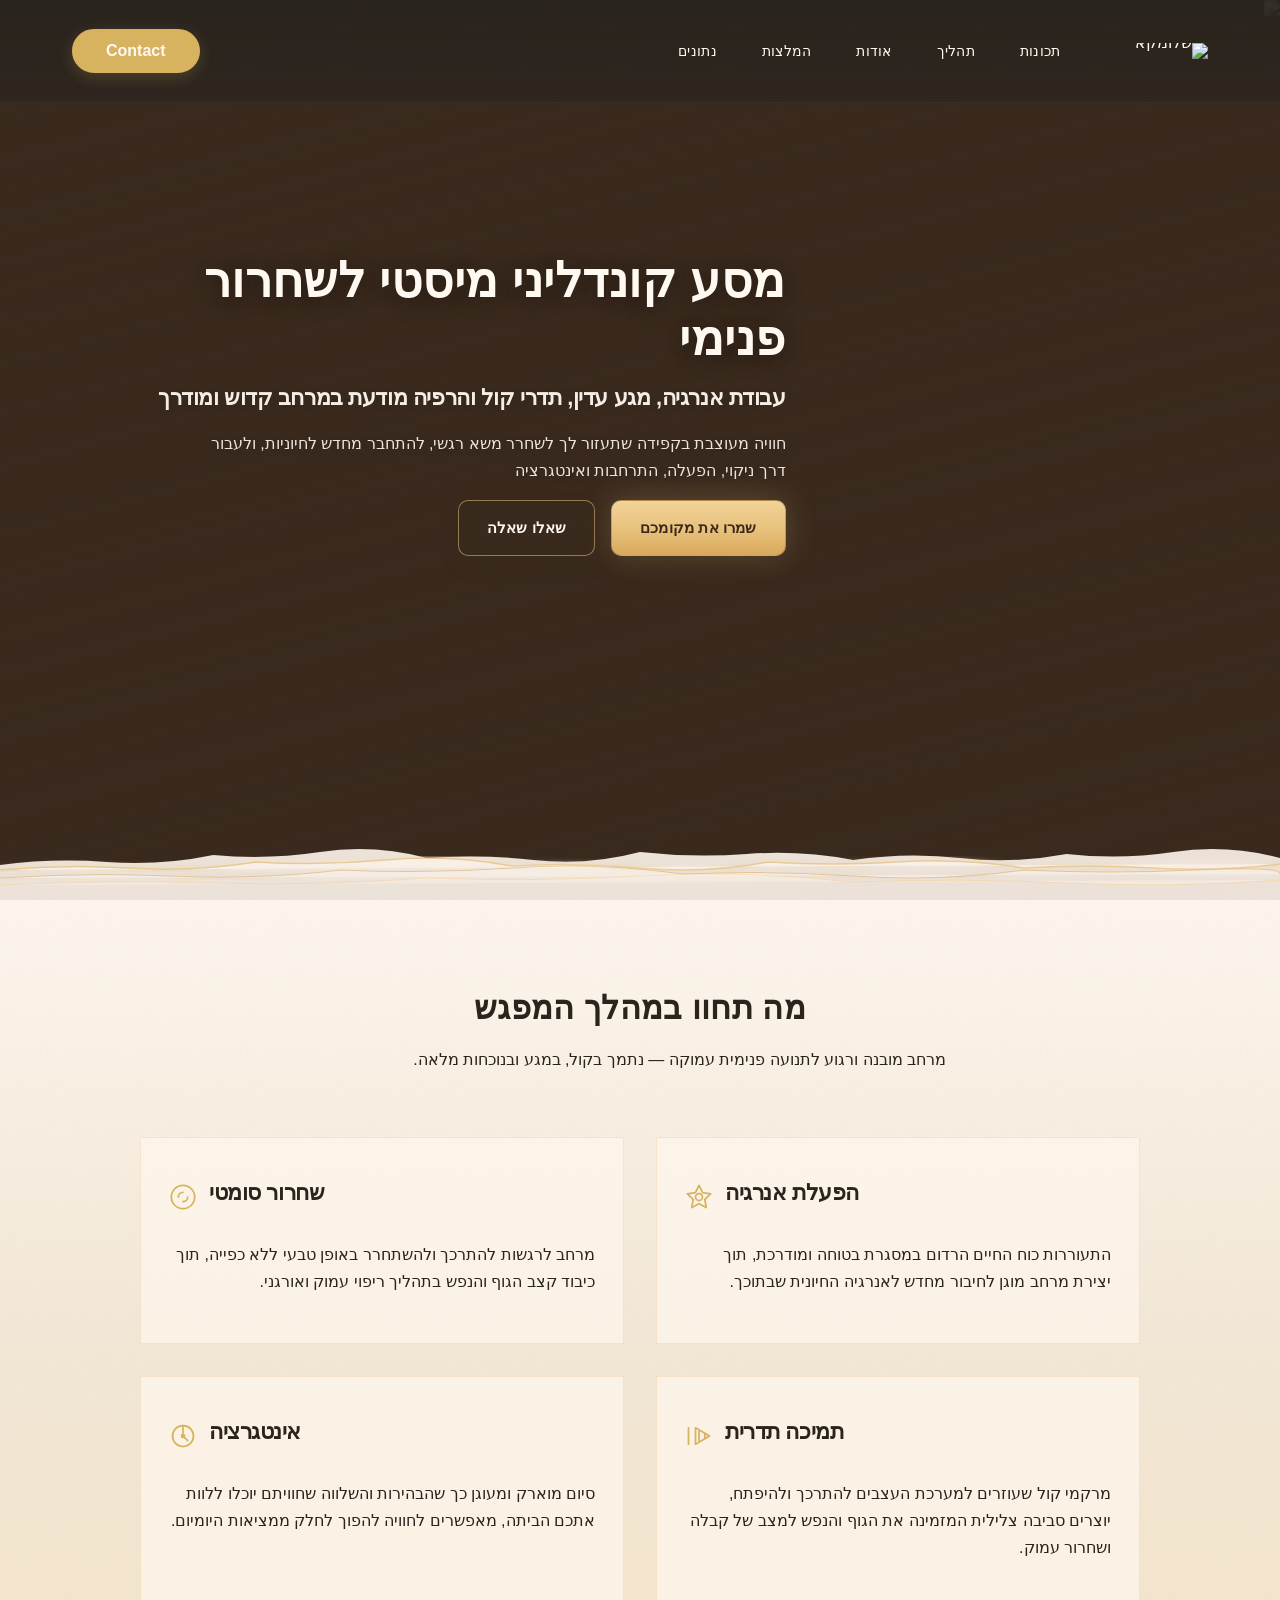
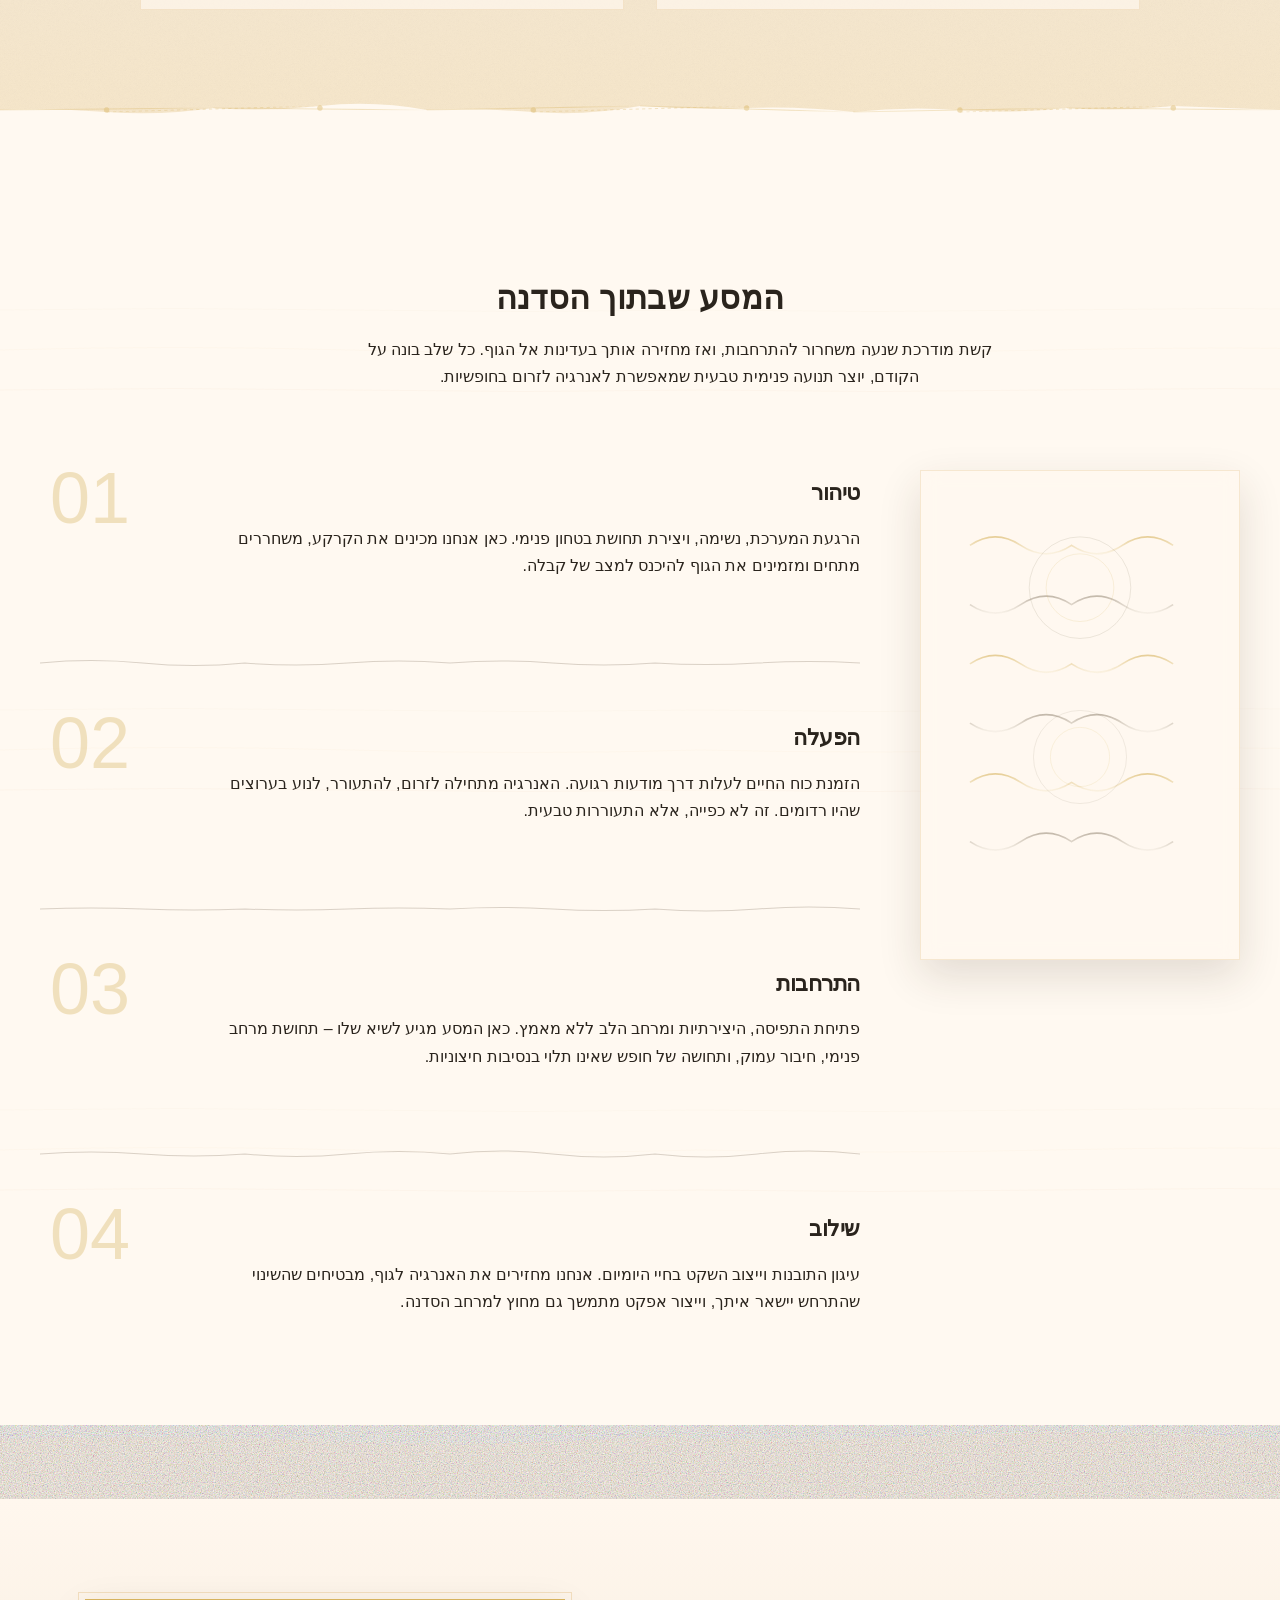
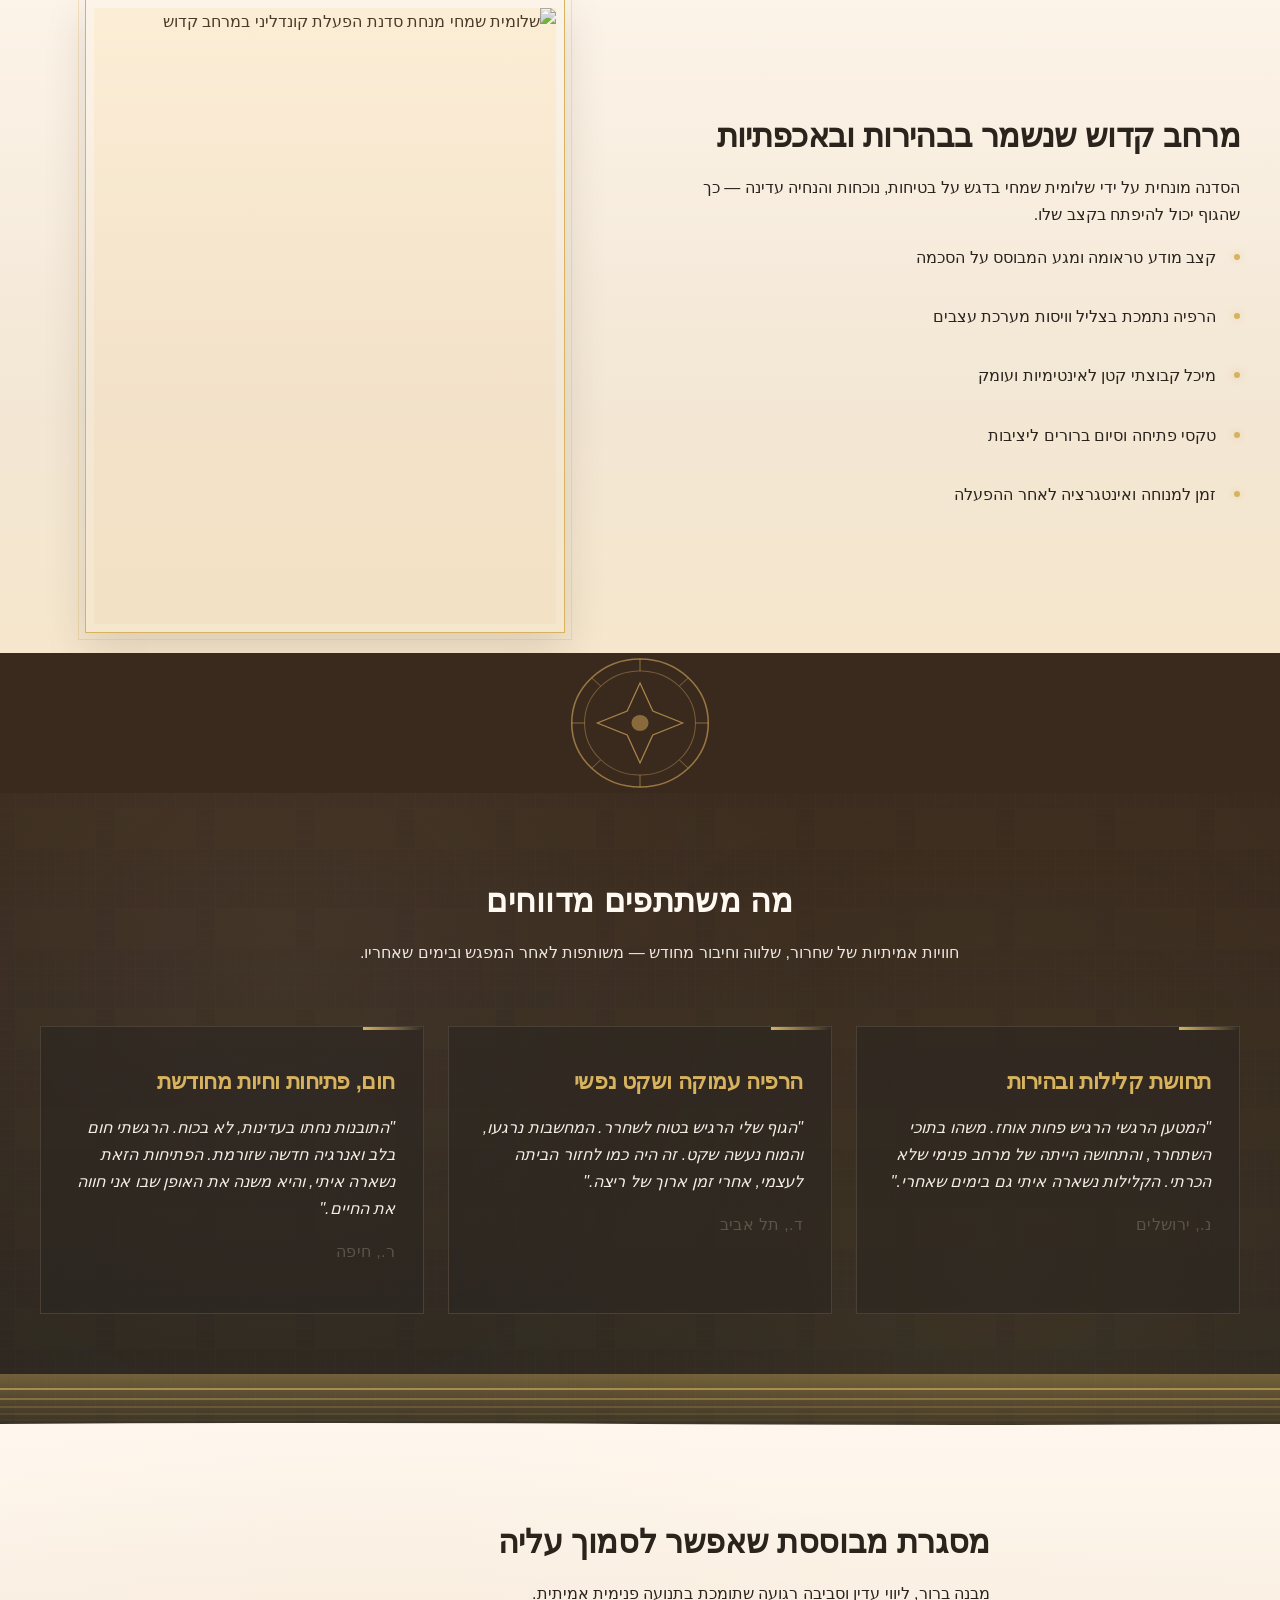
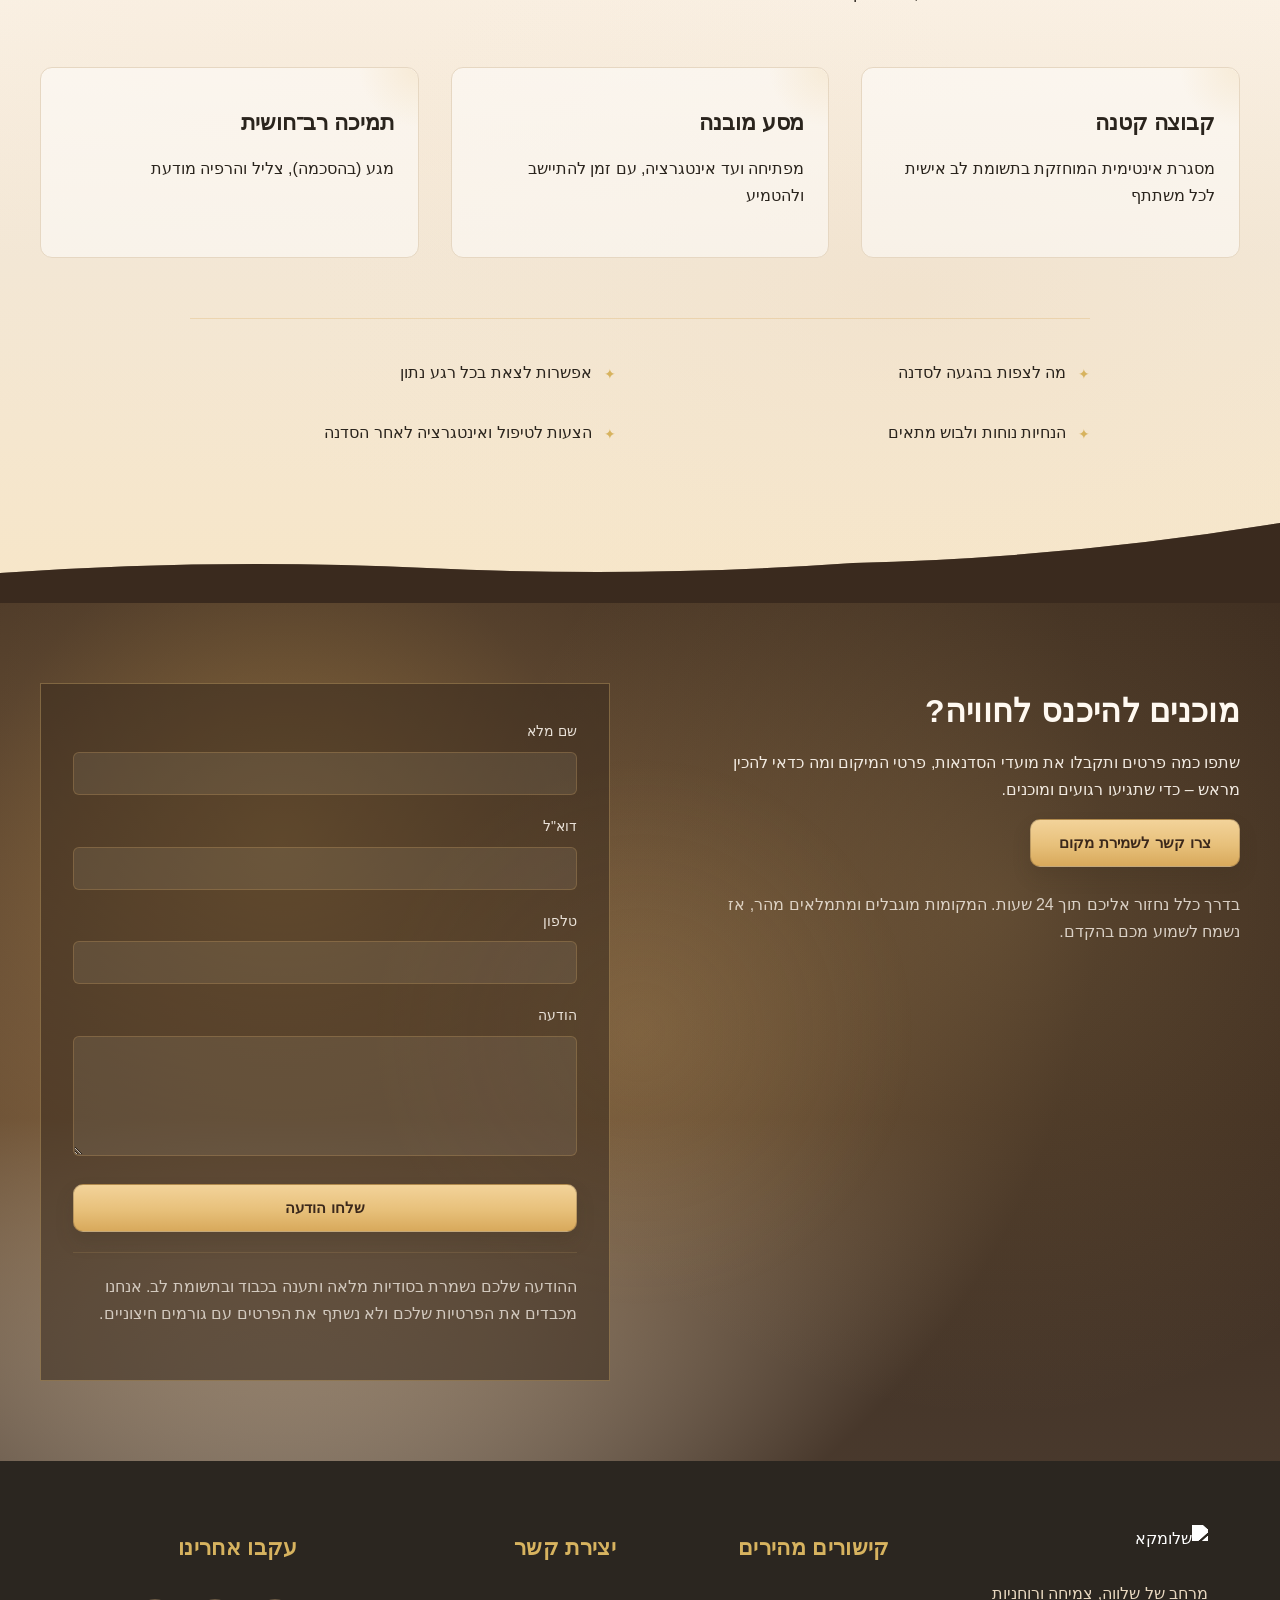
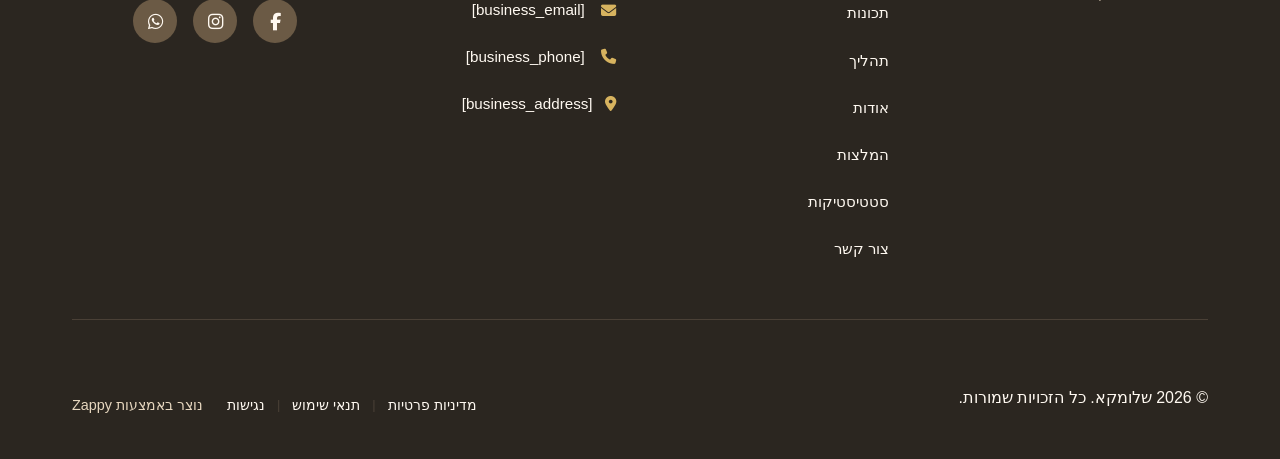
==== index.html @ fddba95b "Initial website commit" ====
<!DOCTYPE html>
<html lang="he" dir="rtl">
<head>
    <meta charset="UTF-8">
    <meta name="viewport" content="width=device-width, initial-scale=1.0">
    <meta name="robots" content="index, follow">
    <title>הפעלת קונדליני לשחרור פנימי וחופש רוחני — שלומקא</title>
    <meta name="description" content="סדנת קונדליני מיסטית בהנחיית שלומית סימצ&#39;י. שחררי נטלים רגשיים, התחברי לחיוניות הפנימית שלך וחוויי ריפוי טבעי דרך עבודת אנרגיה, מגע עדין ותדרי קול. מסע של טיהור והתרחבות מחכה לך.">
    <meta name="keywords" content="הפעלת קונדליני, סדנת רוחניות, שחרור רגשי, ריפוי אנרגטי, צמיחה רוחנית">
    
    <!-- Favicons -->
    <link rel="icon" type="image/x-icon" href="/assets/favicon.ico">
    <link rel="icon" type="image/png" sizes="16x16" href="/assets/favicon-16x16.png">
    <link rel="icon" type="image/png" sizes="32x32" href="/assets/favicon-32x32.png">
    <link rel="icon" type="image/png" sizes="48x48" href="/assets/favicon-48x48.png">
    <link rel="icon" type="image/png" sizes="192x192" href="/assets/favicon-192x192.png">
    <link rel="icon" type="image/png" sizes="512x512" href="/assets/favicon-512x512.png">
    <link rel="apple-touch-icon" href="/assets/apple-touch-icon.png">
    <!-- Zappy Analytics -->
<script>
(function() {
  'use strict';
  
  // Configuration
  var config = {
    websiteId: '18ccdbd9-aa16-41fb-8353-57daefb50f26',
    apiUrl: 'https://api.zappy5.com/api/analytics/track',
    sessionDuration: 30 * 60 * 1000, // 30 minutes
    visitorDuration: 30 * 24 * 60 * 60 * 1000, // 30 days
    trackPageViews: true,
    trackClicks: true,
    trackFormSubmissions: true
  };
  
  // Generate or retrieve persistent visitor ID (30 days)
  function getVisitorId() {
    var visitorKey = 'zappy_visitor_' + config.websiteId;
    var visitor = null;
    
    try {
      visitor = localStorage.getItem(visitorKey);
      if (visitor) {
        var visitorData = JSON.parse(visitor);
        var now = Date.now();
        
        // Check if visitor ID is still valid (30 days)
        if (now - visitorData.created < config.visitorDuration) {
          // Update last seen timestamp
          visitorData.lastSeen = now;
          localStorage.setItem(visitorKey, JSON.stringify(visitorData));
          return visitorData.id;
        }
      }
    } catch (e) {
      console.warn('Zappy Analytics: LocalStorage not available');
    }
    
    // Generate new visitor ID
    var newVisitorId = 'zv_' + Date.now() + '_' + Math.random().toString(36).substr(2, 9);
    
    try {
      localStorage.setItem(visitorKey, JSON.stringify({
        id: newVisitorId,
        created: Date.now(),
        lastSeen: Date.now()
      }));
    } catch (e) {
      // Continue without local storage
    }
    
    return newVisitorId;
  }
  
  // Generate or retrieve session ID (30 minutes)
  function getSessionId() {
    var sessionKey = 'zappy_session_' + config.websiteId;
    var session = null;
    
    try {
      session = sessionStorage.getItem(sessionKey);
      if (session) {
        var sessionData = JSON.parse(session);
        var now = Date.now();
        
        // Check if session is still valid
        if (now - sessionData.timestamp < config.sessionDuration) {
          // Update timestamp
          sessionData.timestamp = now;
          sessionStorage.setItem(sessionKey, JSON.stringify(sessionData));
          return sessionData.id;
        }
      }
    } catch (e) {
      console.warn('Zappy Analytics: SessionStorage not available');
    }
    
    // Generate new session ID
    var newSessionId = 'zs_' + Date.now() + '_' + Math.random().toString(36).substr(2, 9);
    
    try {
      sessionStorage.setItem(sessionKey, JSON.stringify({
        id: newSessionId,
        timestamp: Date.now()
      }));
    } catch (e) {
      // Continue without session storage
    }
    
    return newSessionId;
  }
  
  var visitorId = getVisitorId();
  var sessionId = getSessionId();
  
  // Track an event
  function trackEvent(eventType, data) {
    data = data || {};
    
    var eventData = {
      website_id: config.websiteId,
      event_type: eventType,
      page_path: window.location.pathname,
      referrer: document.referrer || 'direct',
      visitor_id: visitorId,
      session_id: sessionId,
      metadata: data
    };
    
    // Use sendBeacon if available (better for page unload events)
    if (navigator.sendBeacon) {
      var blob = new Blob([JSON.stringify(eventData)], { type: 'application/json' });
      navigator.sendBeacon(config.apiUrl, blob);
    } else {
      // Fallback to fetch
      fetch(config.apiUrl, {
        method: 'POST',
        headers: {
          'Content-Type': 'application/json'
        },
        body: JSON.stringify(eventData),
        keepalive: true
      }).catch(function(error) {
        console.warn('Zappy Analytics: Failed to track event', error);
      });
    }
  }
  
  // Track page view
  if (config.trackPageViews) {
    trackEvent('pageview', {
      title: document.title,
      url: window.location.href
    });
  }
  
  // Track clicks on important elements
  if (config.trackClicks) {
    document.addEventListener('click', function(e) {
      var target = e.target;
      
      // Track button clicks (counted as actions)
      if (target.tagName === 'BUTTON' || target.closest('button')) {
        var button = target.tagName === 'BUTTON' ? target : target.closest('button');
        trackEvent('click', {
          element: 'button',
          text: button.textContent.trim().substring(0, 100),
          id: button.id || null,
          class: button.className || null
        });
      }
      
      // Track link clicks (navigation - not counted as actions)
      else if (target.tagName === 'A' || target.closest('a')) {
        var link = target.tagName === 'A' ? target : target.closest('a');
        trackEvent('navigation', {
          element: 'link',
          text: link.textContent.trim().substring(0, 100),
          href: link.href,
          external: link.hostname !== window.location.hostname
        });
      }
    }, true);
  }
  
  // Track form submissions
  if (config.trackFormSubmissions) {
    document.addEventListener('submit', function(e) {
      var form = e.target;
      
      trackEvent('form_submit', {
        form_id: form.id || null,
        form_name: form.name || null,
        form_action: form.action || null,
        form_method: form.method || 'GET'
      });
    }, true);
  }
  
  // Track time on page (send on page unload)
  var pageLoadTime = Date.now();
  
  window.addEventListener('beforeunload', function() {
    var timeOnPage = Math.floor((Date.now() - pageLoadTime) / 1000); // in seconds
    
    trackEvent('page_unload', {
      time_on_page: timeOnPage,
      page_path: window.location.pathname
    });
  });
  
  // Expose tracking function globally for custom events
  window.zappyAnalytics = {
    track: trackEvent,
    getVisitorId: function() { return visitorId; },
    getSessionId: function() { return sessionId; }
  };
  
})();
</script>
<!-- End Zappy Analytics -->
    <meta property="og:title" content="הפעלת קונדליני לשחרור פנימי וחופש רוחני — שלומקא">
  <meta property="og:description" content="סדנת קונדליני מיסטית בהנחיית שלומית סימצ'י. שחררי נטלים רגשיים, התחברי לחיוניות הפנימית שלך וחוויי ריפוי טבעי דרך עבודת אנרגיה, מגע עדין ותדרי קול. מסע של טיהור והתרחבות מחכה לך.">
  <meta property="og:type" content="website">
  <meta property="og:locale" content="he_IL">
  
  <meta name="twitter:card" content="summary_large_image">
  <meta name="twitter:title" content="הפעלת קונדליני לשחרור פנימי וחופש רוחני — שלומקא">
  <meta name="twitter:description" content="סדנת קונדליני מיסטית בהנחיית שלומית סימצ'י. שחררי נטלים רגשיים, התחברי לחיוניות הפנימית שלך וחוויי ריפוי טבעי דרך עבודת אנרגיה, מגע עדין ותדרי קול. מסע של טיהור והתרחבות מחכה לך.">
  
  <link rel="stylesheet" href="https://cdnjs.cloudflare.com/ajax/libs/font-awesome/6.4.0/css/all.min.css">

    <!-- Favicons -->
    <link rel="icon" type="image/x-icon" href="/assets/favicon.ico">
    <link rel="icon" type="image/png" sizes="16x16" href="/assets/favicon-16x16.png">
    <link rel="icon" type="image/png" sizes="32x32" href="/assets/favicon-32x32.png">
    <link rel="icon" type="image/png" sizes="48x48" href="/assets/favicon-48x48.png">
    <link rel="icon" type="image/png" sizes="192x192" href="/assets/favicon-192x192.png">
    <link rel="icon" type="image/png" sizes="512x512" href="/assets/favicon-512x512.png">
    <link rel="apple-touch-icon" href="/assets/apple-touch-icon.png">
    <!-- Cookie Consent -->
    <link rel="stylesheet" href="https://cdn.jsdelivr.net/npm/vanilla-cookieconsent@3/dist/cookieconsent.css">
    <script src="https://cdn.jsdelivr.net/npm/vanilla-cookieconsent@3/dist/cookieconsent.umd.js"></script>
    <!-- Mickidum Accessibility Toolbar -->
    <script src="https://cdn.jsdelivr.net/gh/mickidum/acc_toolbar/acctoolbar/acctoolbar.min.js"></script>
    <link rel="stylesheet" href="/styles.css">

    <style id="zappy-dropdown-submenu-styles">
      /* ========== DESKTOP DROPDOWN SUBMENU STYLES ========== */
      /* Base styles for dropdown submenus - parent must be positioned */
      .nav-menu li:has(.sub-menu), nav li:has(.sub-menu), .navbar li:has(.sub-menu), #navMenu li:has(.sub-menu) { position: relative; }
      /* Submenu base - hidden by default */
      .nav-menu .sub-menu, nav .sub-menu, .navbar .sub-menu, #navMenu .sub-menu { display: block !important; position: absolute !important; top: 100%; left: 0; min-width: 220px; background: white; border-radius: 8px; box-shadow: 0 8px 25px rgba(0,0,0,0.15); padding: 8px 0; opacity: 0; visibility: hidden; transform: translateY(10px); transition: all 0.3s ease; z-index: 1000; list-style: none; pointer-events: none; }
      /* CRITICAL: Desktop hover styles to show dropdown */
      .nav-menu li:hover > .sub-menu, nav li:hover > .sub-menu, .navbar li:hover > .sub-menu, #navMenu li:hover > .sub-menu { opacity: 1 !important; visibility: visible !important; transform: translateY(0) !important; pointer-events: auto !important; }
      /* Submenu item styling */
      .sub-menu li { list-style: none; margin: 0; padding: 0; }
      .sub-menu a { display: block !important; padding: 10px 16px !important; color: var(--text-dark, #333) !important; font-weight: 500; text-decoration: none; white-space: nowrap; transition: background-color 0.2s; }
      .sub-menu a:hover { background-color: #f5f5f5; }
      /* RTL (Hebrew/Arabic) dropdown positioning */
      [dir="rtl"] .nav-menu .sub-menu, [dir="rtl"] nav .sub-menu, [dir="rtl"] .navbar .sub-menu, html[lang="he"] .nav-menu .sub-menu, html[lang="he"] nav .sub-menu, html[lang="he"] .navbar .sub-menu, html[lang="ar"] .nav-menu .sub-menu, html[lang="ar"] nav .sub-menu, html[lang="ar"] .navbar .sub-menu { left: auto !important; right: 0 !important; }
      /* Hide empty dropdown menus */
      .sub-menu:empty, .sub-menu:not(:has(li:not(.zappy-hidden-menu-item))), .sub-menu:not(:has(li)) { display: none !important; opacity: 0 !important; visibility: hidden !important; pointer-events: none !important; }
      /* Desktop: show submenu on Menu Group hover */
      li:has(.menu-group-title):hover > .sub-menu { opacity: 1 !important; visibility: visible !important; transform: translateY(0) !important; pointer-events: auto !important; }
      /* Menu Group title styling */
      .nav-menu > li > .menu-group-title, #navMenu > li > .menu-group-title { display: inline-block; padding: 0.5rem 1rem; cursor: default; user-select: none; }
      
      /* ========== MOBILE SUBMENU STYLES ========== */
      @media (max-width: 768px) {
        .nav-menu .sub-menu, nav .sub-menu, .navbar .sub-menu, #navMenu .sub-menu { position: static !important; transform: none !important; box-shadow: none !important; background: transparent !important; max-height: 0; overflow: hidden; opacity: 0; visibility: hidden; transition: max-height 0.3s ease, opacity 0.3s ease; padding: 0 !important; border-radius: 0 !important; }
        .sub-menu.mobile-expanded { max-height: 500px !important; opacity: 1 !important; visibility: visible !important; padding: 8px 0 8px 16px !important; }
        [dir="rtl"] .sub-menu.mobile-expanded, html[lang="he"] .sub-menu.mobile-expanded { padding: 8px 16px 8px 0 !important; }
        /* Disable hover behavior on mobile */
        .nav-menu li:hover > .sub-menu, nav li:hover > .sub-menu, .navbar li:hover > .sub-menu, #navMenu li:hover > .sub-menu { opacity: 0; visibility: hidden; pointer-events: none; }
        .nav-menu li > .sub-menu.mobile-expanded, nav li > .sub-menu.mobile-expanded, .navbar li > .sub-menu.mobile-expanded, #navMenu li > .sub-menu.mobile-expanded { opacity: 1 !important; visibility: visible !important; pointer-events: auto !important; }
        .nav-menu li:has(.sub-menu), nav li:has(.sub-menu), .navbar li:has(.sub-menu), #navMenu li:has(.sub-menu) { display: flex !important; flex-wrap: wrap !important; align-items: center !important; position: relative !important; min-height: 44px !important; }
        .nav-menu li:has(.sub-menu) > a, nav li:has(.sub-menu) > a, .navbar li:has(.sub-menu) > a, #navMenu li:has(.sub-menu) > a { flex: 1 !important; min-width: 0 !important; }
        .nav-menu li:has(.sub-menu) > .menu-group-title, nav li:has(.sub-menu) > .menu-group-title, .navbar li:has(.sub-menu) > .menu-group-title, #navMenu li:has(.sub-menu) > .menu-group-title { flex: 1 !important; min-width: 0 !important; padding: 0 !important; line-height: inherit !important; }
        .nav-menu li:has(.sub-menu) > .sub-menu, nav li:has(.sub-menu) > .sub-menu, .navbar li:has(.sub-menu) > .sub-menu, #navMenu li:has(.sub-menu) > .sub-menu { flex-basis: 100% !important; width: 100% !important; }
        .nav-menu li:has(.sub-menu) > a [class*="chevron"], .nav-menu li:has(.sub-menu) > a [class*="arrow"], .nav-menu li:has(.sub-menu) > a .fa-chevron-down, .nav-menu li:has(.sub-menu) > a .fa-angle-down, nav li:has(.sub-menu) > a [class*="chevron"], nav li:has(.sub-menu) > a [class*="arrow"], #navMenu li:has(.sub-menu) > a [class*="chevron"], #navMenu li:has(.sub-menu) > a [class*="arrow"] { display: none !important; visibility: hidden !important; }
        .mobile-submenu-toggle { display: flex !important; align-items: center !important; justify-content: center !important; width: 44px !important; height: auto !important; background: transparent !important; border: none !important; cursor: pointer !important; color: var(--text-dark) !important; position: static !important; flex-shrink: 0 !important; align-self: stretch !important; z-index: 2 !important; padding: 0 !important; margin: 0 !important; }
        .mobile-submenu-toggle::after { content: '' !important; width: 0 !important; height: 0 !important; border-left: 6px solid transparent !important; border-right: 6px solid transparent !important; border-top: 7px solid currentColor !important; transition: transform 0.3s ease !important; }
        .mobile-submenu-toggle.expanded::after { transform: rotate(180deg) !important; }
        .sub-menu a { padding: 10px 0 !important; display: block !important; color: var(--text-dark) !important; }
        .navbar .sub-menu li a, nav.navbar .sub-menu li a, .zappy-products-dropdown .sub-menu a { color: var(--text-dark) !important; }
      }
      @media (min-width: 769px) { .mobile-submenu-toggle { display: none !important; } }
    </style>

    <style id="mobile-lang-menu-deployed-css">
    @media (max-width: 768px) {
      .lang-switcher,
      .nav-cta-container .lang-switcher,
      .nav-container .lang-switcher,
      .navbar .lang-switcher,
      .navbar .nav-cta-container .lang-switcher,
      .nav-icons-left .lang-switcher,
      .nav-ecommerce-icons .lang-switcher { display: none !important; }
      .mobile-lang-menu { width: 100%; border-top: 1px solid rgba(128,128,128,0.2); padding: 8px 0 0 0; margin-top: 8px; }
      .mobile-lang-toggle { display: flex !important; align-items: center; justify-content: space-between; width: 100%; padding: 12px 16px; background: none; border: none; cursor: pointer; font-size: 15px; color: inherit; font-family: inherit; }
      .mobile-lang-toggle::after { content: ''; display: inline-block; width: 8px; height: 8px; border-right: 2px solid currentColor; border-bottom: 2px solid currentColor; transform: rotate(45deg); transition: transform 0.3s ease; margin-left: 8px; }
      .mobile-lang-toggle.expanded::after { transform: rotate(-135deg); }
      .mobile-lang-options { max-height: 0; overflow: hidden; transition: max-height 0.3s ease; }
      .mobile-lang-options.expanded { max-height: 300px; }
      .mobile-lang-option { display: flex !important; align-items: center; gap: 10px; padding: 10px 24px; text-decoration: none; color: inherit; font-size: 14px; font-family: inherit; }
      .mobile-lang-option:hover { background: rgba(128,128,128,0.1); }
      .mobile-lang-option.active { font-weight: 600; opacity: 0.7; pointer-events: none; }
      .mobile-lang-option img { width: 20px; height: 20px; border-radius: 50%; }
    }
    @media (min-width: 769px) {
      .mobile-lang-menu { display: none !important; }
    }
    </style>

    <style id="zappy-widget-visibility">
      #mic-access-tool-general-button, .mic-access-tool-general-button,
      #mic-init-access-tool .mic-access-tool-general-button, #mic-init-access-tool #mic-access-tool-general-button,
      ._access-icon, #mic-access-tool-box, .mic-access-tool-box,
      #mic-init-access-tool #mic-access-tool-box, div[id*="mic-access-tool-box"], ._access-menu {
        display: none !important; visibility: hidden !important; opacity: 0 !important; pointer-events: none !important;
      }
    </style>
</head>
<body>

  <nav class="navbar" dir="rtl">
  <button class="mobile-toggle" id="mobileToggle" aria-label="תפריט">
    <svg class="hamburger-icon" width="24" height="24" viewbox="0 0 24 24" fill="none">
      <path d="M3 12h18M3 6h18M3 18h18" stroke="currentColor" stroke-width="2" stroke-linecap="round"></path>
    </svg>
    <svg class="close-icon" width="24" height="24" viewbox="0 0 24 24" fill="none" style="display: none;">
      <path d="M18 6L6 18M6 6l12 12" stroke="currentColor" stroke-width="2" stroke-linecap="round"></path>
    </svg>
  </button>
  
  <button class="phone-header-btn" aria-label="התקשר">
    <svg width="20" height="20" viewbox="0 0 24 24" fill="currentColor">
      <path d="M22 16.92v3a2 2 0 0 1-2.18 2 19.79 19.79 0 0 1-8.63-3.07 19.5 19.5 0 0 1-6-6 19.79 19.79 0 0 1-3.07-8.67A2 2 0 0 1 4.11 2h3a2 2 0 0 1 2 1.72 12.84 12.84 0 0 0 .7 2.81 2 2 0 0 1-.45 2.11L8.09 9.91a16 16 0 0 0 6 6l1.27-1.27a2 2 0 0 1 2.11-.45 12.84 12.84 0 0 0 2.81.7A2 2 0 0 1 22 16.92z"></path>
    </svg>
  </button>
  
  <div class="nav-container">
    <div class="nav-right-group"><div class="nav-brand">
      <a href="/" class="logo-link">
        <img src="/assets/business-logo.webp" alt="שלומקא" class="logo">
      </a>
    </div><ul class="nav-menu" id="navMenu"><li><a href="#features">תכונות</a></li><li><a href="#process">תהליך</a></li><li><a href="#about">אודות</a></li><li><a href="#testimonials">המלצות</a></li><li><a href="#stats">נתונים</a></li></ul></div>
    
    
    
    <div class="nav-cta-container">
      <a href="#contact" class="nav-cta-btn">Contact</a>
    </div>
  </div>
</nav>
<script>

// Navbar Mobile Menu Toggle and Contrast Fix
(function() {
  // Use 'load' event instead of 'DOMContentLoaded' to ensure we run AFTER all other scripts
  window.addEventListener('load', function() {
    
    // FIX MOBILE BUTTON CONTRAST
    // Detect navbar background color and apply contrasting color to mobile buttons
    const navbar = document.querySelector('.navbar, nav, header');
    if (!navbar) {
      console.log('[Navbar] Navbar element not found');
      return;
    }
    
    // DECLARE VARIABLES EARLY to avoid Temporal Dead Zone errors
    // These are used in multiple places below
    let mobileToggle = document.getElementById('mobileToggle') ||
                       document.querySelector('.mobile-toggle') ||
                       document.querySelector('.hamburger') ||
                       document.querySelector('.hamburger-menu') ||
                       document.querySelector('.menu-toggle') ||
                       document.querySelector('.burger-menu') ||
                       document.querySelector('[aria-label="Menu"]') ||
                       document.querySelector('[aria-label="תפריט"]');
    
    const phoneBtn = document.querySelector('.phone-header-btn');
    
    const computedStyle = window.getComputedStyle(navbar);
    let bgColor = computedStyle.backgroundColor;
    
    console.log('[Navbar] Initial navbar background:', bgColor);
    
    // Check if background is transparent or rgba with 0 alpha
    const isTransparent = bgColor === 'transparent' || 
                         bgColor === 'rgba(0, 0, 0, 0)' ||
                         (bgColor.startsWith('rgba') && bgColor.includes(', 0)'));
    
    if (isTransparent) {
      // Check for background-image or gradient
      const bgImage = computedStyle.backgroundImage;
      if (bgImage && bgImage !== 'none') {
        console.log('[Navbar] Navbar has background image/gradient, using dark text');
        bgColor = 'rgb(240, 240, 240)'; // Assume light background
      } else {
        // Transparent navbar - check body background
        const bodyBg = window.getComputedStyle(document.body).backgroundColor;
        console.log('[Navbar] Navbar transparent, using body background:', bodyBg);
        bgColor = bodyBg;
      }
    }
    
    // Calculate luminance to determine if background is light or dark
    const rgb = bgColor.match(/\d+/g);
    if (rgb && rgb.length >= 3) {
      const r = parseInt(rgb[0]);
      const g = parseInt(rgb[1]);
      const b = parseInt(rgb[2]);
      const luminance = (0.299 * r + 0.587 * g + 0.114 * b) / 255;
      
      // Mobile button colors are set by Claude's AI-generated CSS (same as .nav-menu a)
      // No dynamic color overrides needed - colors come from the generated navbar CSS
      console.log('[Navbar] Mobile button colors preserved from Claude CSS (luminance:', luminance.toFixed(2) + ')');
      
      // FIX ICON SIZES - Ensure SVGs are properly sized and visible
      // INJECT CRITICAL CSS TO OVERRIDE ANY CONFLICTING RULES
      const criticalCSS = document.createElement('style');
      criticalCSS.id = 'zappy-mobile-nav-fix';
      const htmlLang = document.documentElement.lang || 'en';
      const htmlDir = document.documentElement.dir || 'ltr';
      // Check both dir attribute AND lang for RTL detection
      // dir="rtl" is the most reliable indicator
      const isRTL = htmlDir === 'rtl' || htmlLang === 'he' || htmlLang === 'ar';
      
      criticalCSS.textContent = `
        /* Hide mobile buttons on desktop, show only on mobile */
        @media (min-width: 769px) {
          .mobile-toggle,
          .phone-header-btn {
            display: none !important;
          }
        }
        
        /* Show and position mobile buttons correctly on mobile */
        @media (max-width: 768px) {
          .mobile-toggle,
          .phone-header-btn {
            position: absolute !important;
            top: 50% !important;
            transform: translateY(-50%) !important;
            z-index: 1001 !important;
            display: flex !important;
            align-items: center !important;
            justify-content: center !important;
            width: 36px !important;
            height: 36px !important;
            border-radius: 50% !important;
            border: none !important;
            cursor: pointer !important;
            padding: 6px !important;
            background: none !important;
            color: var(--nav-text, var(--text-dark)) !important;
          }
          
          /* LTR positioning (default): hamburger LEFT, phone RIGHT */
          html:not([dir="rtl"]):not([lang="he"]):not([lang="ar"]) .mobile-toggle,
          html[dir="ltr"] .mobile-toggle {
            left: 12px !important;
            right: auto !important;
          }
          html:not([dir="rtl"]):not([lang="he"]):not([lang="ar"]) .phone-header-btn,
          html[dir="ltr"] .phone-header-btn {
            right: 12px !important;
            left: auto !important;
          }
          
          /* RTL positioning: hamburger RIGHT, phone LEFT */
          html[dir="rtl"] .mobile-toggle,
          html[lang="he"] .mobile-toggle,
          html[lang="ar"] .mobile-toggle {
            right: 12px !important;
            left: auto !important;
          }
          html[dir="rtl"] .phone-header-btn,
          html[lang="he"] .phone-header-btn,
          html[lang="ar"] .phone-header-btn {
            left: 12px !important;
            right: auto !important;
          }
          
          /* CRITICAL: Ensure nav-container has min-height on mobile */
          /* All children are positioned absolutely/fixed on mobile, so height:auto collapses to 0 */
          .nav-container {
            min-height: 70px !important;
            position: relative !important;
          }
          
          /* Ensure SVG icons are properly sized and inherit color */
          .mobile-toggle svg,
          .phone-header-btn svg {
            width: 24px !important;
            height: 24px !important;
            /* Don't force display - let JavaScript control hamburger/close toggle */
          }
          
          /* Reset nav-cta-container on mobile - remove desktop box-shadow/padding */
          /* that creates a visible ghost box when CTA button is hidden */
          .nav-cta-container {
            box-shadow: none !important;
            padding: 0 !important;
          }
          
          /* Hide nav-cta-container entirely on mobile when there's no lang-switcher */
          /* (only the CTA button is inside, and it's hidden on mobile) */
          .nav-cta-container:not(:has(.lang-switcher)) {
            display: none !important;
          }
          
          /* CRITICAL: Prevent hero image fade gradient from bleeding over headline text */
          /* The .image-fade-gradient has bottom: -30px (extends below parent) */
          /* On mobile stacked layout, this overlaps the h1 text below the image */
          .hero-image-column {
            overflow: hidden !important;
          }
          .image-fade-gradient {
            bottom: 0 !important;
          }
          
          /* Hide desktop language switcher on mobile - hamburger menu handles it */
          /* High specificity to override stored CSS */
          .lang-switcher,
          .nav-cta-container .lang-switcher,
          .nav-container .lang-switcher,
          .navbar .lang-switcher,
          .navbar .nav-cta-container .lang-switcher {
            display: none !important;
          }
        }
      `;
      
      // Remove existing fix if present and inject new one
      const existing = document.getElementById('zappy-mobile-nav-fix');
      if (existing) existing.remove();
      document.head.appendChild(criticalCSS);
      
      console.log('[Navbar] Critical CSS injected for mobile nav positioning');
      
      // ONLY apply inline positioning styles on mobile viewport
      // On desktop, the CSS handles hiding these buttons with display: none
      // Inline styles were breaking desktop layout by overriding CSS
      const isMobileViewport = window.innerWidth <= 768;
      
      if (mobileToggle) {
        // Icon sizing applies to all viewports for consistency
        const hamburgerIcon = mobileToggle.querySelector('.hamburger-icon');
        const closeIcon = mobileToggle.querySelector('.close-icon');
        
        if (hamburgerIcon) {
          hamburgerIcon.style.setProperty('width', '24px', 'important');
          hamburgerIcon.style.setProperty('height', '24px', 'important');
          hamburgerIcon.style.setProperty('display', 'block', 'important'); // Show hamburger by default
        }
        if (closeIcon) {
          closeIcon.style.setProperty('width', '24px', 'important');
          closeIcon.style.setProperty('height', '24px', 'important');
          closeIcon.style.setProperty('display', 'none', 'important'); // Hide close icon by default
        }
        
        // ONLY set positioning inline styles on mobile
        if (isMobileViewport) {
          mobileToggle.style.setProperty('position', 'absolute', 'important');
          mobileToggle.style.setProperty('top', '50%', 'important');
          mobileToggle.style.setProperty('transform', 'translateY(-50%)', 'important');
          mobileToggle.style.setProperty('z-index', '1001', 'important');
          
          // Clear any inline left/right so CSS can take over based on html[dir]
          mobileToggle.style.removeProperty('left');
          mobileToggle.style.removeProperty('right');
          
          console.log('[Navbar] Mobile toggle positioning applied (mobile viewport)');
        } else {
          // On desktop, clear any positioning styles to let CSS handle it
          mobileToggle.style.removeProperty('position');
          mobileToggle.style.removeProperty('top');
          mobileToggle.style.removeProperty('transform');
          mobileToggle.style.removeProperty('z-index');
          mobileToggle.style.removeProperty('left');
          mobileToggle.style.removeProperty('right');
          console.log('[Navbar] Desktop viewport - cleared mobile toggle inline positioning');
        }
      }
      
      if (phoneBtn) {
        // Icon sizing applies to all viewports
        const phoneIcon = phoneBtn.querySelector('svg');
        if (phoneIcon) {
          phoneIcon.style.width = '24px';
          phoneIcon.style.height = '24px';
          phoneIcon.setAttribute('width', '24');
          phoneIcon.setAttribute('height', '24');
        }
        
        // ONLY set positioning inline styles on mobile
        if (isMobileViewport) {
          phoneBtn.style.setProperty('position', 'absolute', 'important');
          phoneBtn.style.setProperty('top', '50%', 'important');
          phoneBtn.style.setProperty('transform', 'translateY(-50%)', 'important');
          phoneBtn.style.setProperty('z-index', '1001', 'important');
          
          // Clear any inline left/right so CSS can take over based on html[dir]
          phoneBtn.style.removeProperty('left');
          phoneBtn.style.removeProperty('right');
          
          console.log('[Navbar] Phone button positioning applied (mobile viewport)');
        } else {
          // On desktop, clear any positioning styles to let CSS handle it
          phoneBtn.style.removeProperty('position');
          phoneBtn.style.removeProperty('top');
          phoneBtn.style.removeProperty('transform');
          phoneBtn.style.removeProperty('z-index');
          phoneBtn.style.removeProperty('left');
          phoneBtn.style.removeProperty('right');
          console.log('[Navbar] Desktop viewport - cleared phone button inline positioning');
        }
      }
    } else {
      console.log('[Navbar] Could not parse background color:', bgColor);
    }
    
    // MOBILE MENU TOGGLE
    // Re-query in case DOM changed (mobileToggle already declared at top of function)
    mobileToggle = document.getElementById('mobileToggle') ||
                   document.querySelector('.mobile-toggle') ||
                   document.querySelector('.hamburger') ||
                   document.querySelector('.hamburger-menu') ||
                   document.querySelector('.menu-toggle') ||
                   document.querySelector('.burger-menu') ||
                   document.querySelector('[aria-label="Menu"]') ||
                   document.querySelector('[aria-label="תפריט"]');
    
    // EXPANDED SEARCH: Find nav menu by ID or class
    const navMenu = document.getElementById('navMenu') ||
                  document.querySelector('.nav-menu') ||
                  document.querySelector('.nav-links') ||
                  document.querySelector('nav ul:not(.submenu)');
    
    if (!mobileToggle || !navMenu) {
      console.log('[Navbar] Mobile toggle or menu not found:', { toggle: !!mobileToggle, menu: !!navMenu });
      return;
    }
    
    // Ensure navMenu has ID for CSS targeting
    if (!navMenu.id) {
      navMenu.id = 'navMenu';
    }
    
    console.log('[Navbar] Initializing mobile menu...');
    
    // Remove any existing event listeners by cloning the button
    const newToggle = mobileToggle.cloneNode(true);
    mobileToggle.parentNode.replaceChild(newToggle, mobileToggle);
    
    // Toggle menu on button click - use newToggle now
    newToggle.addEventListener('click', function(e) {
      e.preventDefault();
      e.stopPropagation();
      
      const hamburgerIcon = this.querySelector('.hamburger-icon');
      const closeIcon = this.querySelector('.close-icon');
      const isActive = navMenu.classList.contains('active');
      
      if (isActive) {
        // Close menu
        navMenu.classList.remove('active');
        if (hamburgerIcon) hamburgerIcon.style.setProperty('display', 'block', 'important');
        if (closeIcon) closeIcon.style.setProperty('display', 'none', 'important');
        document.body.style.overflow = '';
        console.log('[Navbar] Menu closed');
      } else {
        // Open menu
        navMenu.classList.add('active');
        if (hamburgerIcon) hamburgerIcon.style.setProperty('display', 'none', 'important');
        if (closeIcon) closeIcon.style.setProperty('display', 'block', 'important');
        document.body.style.overflow = 'hidden';
        console.log('[Navbar] Menu opened');
      }
    });
    
    // Close menu when clicking nav links (but NOT dropdown toggles)
    const navLinks = navMenu.querySelectorAll('a');
    navLinks.forEach(function(link) {
      link.addEventListener('click', function() {
        // Don't close if it's a dropdown child (unless it's a real navigation link)
        if (this.getAttribute('href') === '#') return;
        
        const hamburgerIcon = newToggle.querySelector('.hamburger-icon');
        const closeIcon = newToggle.querySelector('.close-icon');
        
        navMenu.classList.remove('active');
        if (hamburgerIcon) hamburgerIcon.style.setProperty('display', 'block', 'important');
        if (closeIcon) closeIcon.style.setProperty('display', 'none', 'important');
        document.body.style.overflow = '';
        console.log('[Navbar] Menu closed (link clicked)');
      });
    });
    
    // DROPDOWN MENU TOGGLE (for mobile and touch devices)
    var dropdownToggles = navMenu.querySelectorAll('.dropdown-toggle');
    dropdownToggles.forEach(function(toggle) {
      toggle.addEventListener('click', function(e) {
        e.preventDefault();
        e.stopPropagation();
        var parent = this.closest('.nav-dropdown');
        if (!parent) return;
        
        // Close other open dropdowns at the same level
        var siblings = parent.parentNode.querySelectorAll('.nav-dropdown.open');
        siblings.forEach(function(sib) {
          if (sib !== parent) sib.classList.remove('open');
        });
        
        parent.classList.toggle('open');
        console.log('[Navbar] Dropdown toggled:', parent.classList.contains('open') ? 'open' : 'closed');
      });
    });
    
    // Close dropdowns when clicking outside
    document.addEventListener('click', function(e) {
      if (!e.target.closest('.nav-dropdown')) {
        var openDropdowns = document.querySelectorAll('.nav-dropdown.open');
        openDropdowns.forEach(function(dd) { dd.classList.remove('open'); });
      }
    });
    
    console.log('[Navbar] Dropdown handlers initialized for ' + dropdownToggles.length + ' dropdowns');
    
    // Phone button functionality (phoneBtn already declared at top of function)
    if (phoneBtn) {
      phoneBtn.addEventListener('click', function() {
        // Get phone number from placeholder in page or use default
        const phoneLinks = document.querySelectorAll('a[href^="tel:"]');
        const phoneNumber = phoneLinks.length > 0 
          ? phoneLinks[0].getAttribute('href').replace('tel:', '')
          : '[business_phone]';
        
        window.location.href = 'tel:' + phoneNumber;
        console.log('[Navbar] Phone button clicked');
      });
    }
    
    console.log('[Navbar] Mobile menu initialized successfully');
    
    // === WHATSAPP BUTTON VISIBILITY FIX ===
    // Ensure WhatsApp floating button is hidden on desktop and visible on mobile
    // IMPORTANT: Only target the floating button by its class, NOT generic wa.me links
    const handleWhatsAppVisibility = function() {
      const whatsappBtn = document.querySelector('.whatsapp-float');
      if (whatsappBtn) {
        const isDesktop = window.innerWidth >= 769;
        if (isDesktop) {
          whatsappBtn.style.setProperty('display', 'none', 'important');
          whatsappBtn.style.setProperty('visibility', 'hidden', 'important');
          whatsappBtn.style.setProperty('opacity', '0', 'important');
          whatsappBtn.style.setProperty('pointer-events', 'none', 'important');
          console.log('[WhatsApp] Button hidden on desktop');
        } else {
          whatsappBtn.style.removeProperty('display');
          whatsappBtn.style.removeProperty('visibility');
          whatsappBtn.style.removeProperty('opacity');
          whatsappBtn.style.removeProperty('pointer-events');
          console.log('[WhatsApp] Button visible on mobile');
        }
      }
    };
    
    // Run on load
    handleWhatsAppVisibility();
    
    // Run on resize with debouncing
    let resizeTimer;
    window.addEventListener('resize', function() {
      clearTimeout(resizeTimer);
      resizeTimer = setTimeout(handleWhatsAppVisibility, 100);
    });
  });
})();

</script>
  
  <main>
    <section class="index-hero-section" data-layout-spec="בית-hero" data-hero-type="fullscreen-scrim">
  <!-- Background Image -->
  <img data-hero-bg="true" data-placeholder="index-hero-image-1" data-context="Cinematic warm-toned workshop scene for Kundalini Activation. Soft-focus meditation space with warm golden lighting, subtle sacred geometry bokeh effects in background, sand and pearl color tones. Peaceful atmosphere with hints of candles or soft ambient light. Shot from slightly elevated angle showing serene workshop environment. Aura-like blur effect, mystical but refined aesthetic. No people visible, focus on the sacred space itself." class="index-hero-bg" width="1920" height="1080" src="/assets/site-index-hero-image-1.webp" alt="מרחב סדנת קונדליני בתאורה חמה ומיסטית">
  
  <!-- Scrim Overlay for Text Legibility -->
  <div class="index-hero-scrim" aria-hidden="true"></div>
  
  <!-- Content Overlay Group -->
  <div class="index-hero-content">
    <div class="index-hero-text-wrapper">
      <h1 class="index-hero-headline">מסע קונדליני מיסטי לשחרור פנימי</h1>
      <h3 class="index-hero-subtitle">עבודת אנרגיה, מגע עדין, תדרי קול והרפיה מודעת במרחב קדוש ומודרך</h3>
      <p class="index-hero-description">חוויה מעוצבת בקפידה שתעזור לך לשחרר משא רגשי, להתחבר מחדש לחיוניות, ולעבור דרך ניקוי, הפעלה, התרחבות ואינטגרציה</p>
      
      <div class="index-hero-cta-group">
        <a href="#contact" class="index-hero-btn-primary">שמרו את מקומכם</a>
        <a href="#contact" class="index-hero-btn-secondary">שאלו שאלה</a>
      </div>
    </div>
  </div>
  
  <!-- Bottom Divider: Sound Frequency Band -->
  <div class="index-hero-divider-wrapper">
    <svg data-no-icon-edit="true" aria-hidden="true" viewbox="0 0 1200 100" preserveaspectratio="none" xmlns="http://www.w3.org/2000/svg">
      <defs>
        <linearGradient id="index-hero-gold-glow" x1="0%" y1="0%" x2="0%" y2="100%">
          <stop offset="0%" style="stop-color:#E7C07A;stop-opacity:0.8"></stop>
          <stop offset="50%" style="stop-color:#D8A95B;stop-opacity:0.5"></stop>
          <stop offset="100%" style="stop-color:#F3E7D5;stop-"></stop>
        </linearGradient>
        <filter id="index-hero-glow-filter">
          <feGaussianBlur stddeviation="3" result="coloredBlur"></feGaussianBlur>
          <feMerge>
            <feMergeNode in="coloredBlur"></feMergeNode>
            <feMergeNode in="SourceGraphic"></feMergeNode>
          </feMerge>
        </filter>
      </defs>
      
      <!-- Oscillating frequency lines (gold foil effect) -->
      <path d="M0,100 L0,65 Q50,58 100,62 T200,55 Q250,60 300,52 T400,58 Q450,54 500,60 T600,52 Q650,58 700,54 T800,60 Q850,52 900,58 T1000,54 Q1050,60 1100,52 T1200,58 L1200,100 Z" fill="#FFF7EE" opacity="0.9"></path>
      
      <path d="M0,70 Q60,64 120,68 T240,62 Q300,66 360,60 T480,66 Q540,62 600,68 T720,62 Q780,66 840,62 T960,68 Q1020,64 1080,68 T1200,64" stroke="#E7C07A" stroke-width="1.5" fill="#FFF7EE" opacity="0.7" filter="url(#index-hero-glow-filter)"></path>
      
      <path d="M0,78 Q80,72 160,76 T320,70 Q400,74 480,68 T640,74 Q720,70 800,76 T960,70 Q1040,74 1120,70 T1200,74" stroke="#D8A95B" stroke-width="1" fill="#FFF7EE" opacity="0.5" filter="url(#index-hero-glow-filter)"></path>
      
      <path d="M0,85 Q100,80 200,83 T400,78 Q500,82 600,76 T800,82 Q900,78 1000,83 T1200,80" stroke="#FFC86B" stroke-width="0.8" fill="#FFF7EE" opacity="0.4"></path>
    </svg>
  </div>
</section>

<section id="features" class="index-features-section" data-layout-spec="בית-features">
  <div class="index-features-section__container">
    <div class="index-features-section__intro">
      <h2 class="index-features-section__title">מה תחוו במהלך המפגש</h2>
      <p class="index-features-section__description">מרחב מובנה ורגוע לתנועה פנימית עמוקה — נתמך בקול, במגע ובנוכחות מלאה.</p>
    </div>
    
    <div class="index-features-section__grid">
      <article class="index-features-section__card">
        <div class="index-features-section__card-header">
          <svg data-element-type="icon" data-icon-type="svg" class="index-features-section__icon" viewbox="0 0 24 24" fill="none" xmlns="http://www.w3.org/2000/svg">
            <path d="M12 2L15.09 8.26L22 9.27L17 14.14L18.18 21.02L12 17.77L5.82 21.02L7 14.14L2 9.27L8.91 8.26L12 2Z" stroke="currentColor" stroke-width="1.5" stroke-linecap="round" stroke-linejoin="round"></path>
            <circle cx="12" cy="12" r="3" stroke="currentColor" stroke-width="1.5"></circle>
          </svg>
          <h3 class="index-features-section__card-title">הפעלת אנרגיה</h3>
        </div>
        <p class="index-features-section__card-text">התעוררות כוח החיים הרדום במסגרת בטוחה ומודרכת, תוך יצירת מרחב מוגן לחיבור מחדש לאנרגיה החיונית שבתוכך.</p>
      </article>

      <article class="index-features-section__card">
        <div class="index-features-section__card-header">
          <svg data-element-type="icon" data-icon-type="svg" class="index-features-section__icon" viewbox="0 0 24 24" fill="none" xmlns="http://www.w3.org/2000/svg">
            <path d="M12 22C17.5228 22 22 17.5228 22 12C22 6.47715 17.5228 2 12 2C6.47715 2 2 6.47715 2 12C2 17.5228 6.47715 22 12 22Z" stroke="currentColor" stroke-width="1.5"></path>
            <path d="M8 12C8 9.79086 9.79086 8 12 8" stroke="currentColor" stroke-width="1.5" stroke-linecap="round"></path>
            <path d="M12 16C14.2091 16 16 14.2091 16 12" stroke="currentColor" stroke-width="1.5" stroke-linecap="round"></path>
          </svg>
          <h3 class="index-features-section__card-title">שחרור סומטי</h3>
        </div>
        <p class="index-features-section__card-text">מרחב לרגשות להתרכך ולהשתחרר באופן טבעי ללא כפייה, תוך כיבוד קצב הגוף והנפש בתהליך ריפוי עמוק ואורגני.</p>
      </article>

      <article class="index-features-section__card">
        <div class="index-features-section__card-header">
          <svg data-element-type="icon" data-icon-type="svg" class="index-features-section__icon" viewbox="0 0 24 24" fill="none" xmlns="http://www.w3.org/2000/svg">
            <path d="M9 18V5L21 12L9 19V18Z" stroke="currentColor" stroke-width="1.5" stroke-linejoin="round"></path>
            <path d="M3 5V19" stroke="currentColor" stroke-width="1.5" stroke-linecap="round"></path>
            <path d="M12 8L12 16" stroke="currentColor" stroke-width="1.5" stroke-linecap="round"></path>
            <path d="M17 10L17 14" stroke="currentColor" stroke-width="1.5" stroke-linecap="round"></path>
          </svg>
          <h3 class="index-features-section__card-title">תמיכה תדרית</h3>
        </div>
        <p class="index-features-section__card-text">מרקמי קול שעוזרים למערכת העצבים להתרכך ולהיפתח, יוצרים סביבה צלילית המזמינה את הגוף והנפש למצב של קבלה ושחרור עמוק.</p>
      </article>

      <article class="index-features-section__card">
        <div class="index-features-section__card-header">
          <svg data-element-type="icon" data-icon-type="svg" class="index-features-section__icon" viewbox="0 0 24 24" fill="none" xmlns="http://www.w3.org/2000/svg">
            <circle cx="12" cy="12" r="9" stroke="currentColor" stroke-width="1.5"></circle>
            <path d="M12 3V12L16 16" stroke="currentColor" stroke-width="1.5" stroke-linecap="round" stroke-linejoin="round"></path>
            <circle cx="12" cy="12" r="2" fill="currentColor"></circle>
          </svg>
          <h3 class="index-features-section__card-title">אינטגרציה</h3>
        </div>
        <p class="index-features-section__card-text">סיום מוארק ומעוגן כך שהבהירות והשלווה שחוויתם יוכלו ללוות אתכם הביתה, מאפשרים לחוויה להפוך לחלק ממציאות היומיום.</p>
      </article>
    </div>
  </div>

  <div class="index-features-section__divider-wrapper">
    <svg data-no-icon-edit="true" aria-hidden="true" viewbox="0 0 1200 100" preserveaspectratio="none" xmlns="http://www.w3.org/2000/svg">
      <defs>
        <linearGradient id="lattice-gradient" x1="0%" y1="0%" x2="100%" y2="0%">
          <stop offset="0%" stop-color="var(--accent)" stop-opacity="0.45"></stop>
          <stop offset="70%" stop-color="var(--accent)" stop-opacity="0.75"></stop>
          <stop offset="100%" stop-color="var(--accent)" stop-opacity="0"></stop>
        </linearGradient>
      </defs>
      <path d="M0,100 L0,60 Q50,58 100,62 T200,58 Q250,62 300,56 T400,60 Q450,58 500,62 T600,56 Q650,60 700,58 T800,62 Q850,56 900,60 T1000,58 Q1050,62 1100,56 L1200,60 L1200,100 Z" fill="var(--bg-light)"></path>
      <g stroke="url(#lattice-gradient)" fill="none" stroke-width="0.8" opacity="0.6">
        <line x1="0" y1="60" x2="200" y2="58"></line>
        <line x1="200" y1="58" x2="400" y2="60"></line>
        <line x1="400" y1="60" x2="600" y2="56"></line>
        <line x1="600" y1="56" x2="800" y2="62"></line>
        <line x1="800" y1="62" x2="1000" y2="58"></line>
        <line x1="1000" y1="58" x2="1200" y2="60"></line>
        <circle cx="100" cy="60" r="2.5" fill="var(--accent)" opacity="0.7"></circle>
        <circle cx="300" cy="58" r="2.5" fill="var(--accent)" opacity="0.7"></circle>
        <circle cx="500" cy="60" r="2.5" fill="var(--accent)" opacity="0.7"></circle>
        <circle cx="700" cy="58" r="2.5" fill="var(--accent)" opacity="0.7"></circle>
        <circle cx="900" cy="60" r="2.5" fill="var(--accent)" opacity="0.7"></circle>
        <circle cx="1100" cy="58" r="2.5" fill="var(--accent)" opacity="0.7"></circle>
        <line x1="100" y1="62" x2="300" y2="56" stroke-dasharray="3,3"></line>
        <line x1="500" y1="62" x2="700" y2="56" stroke-dasharray="3,3"></line>
        <line x1="900" y1="62" x2="1100" y2="56" stroke-dasharray="3,3"></line>
      </g>
    </svg>
  </div>
</section>

<section class="index-process-section" data-layout-spec="בית-process">
  <div class="index-process-container">
    <!-- Intro Block -->
    <div class="index-process-intro">
      <h2>המסע שבתוך הסדנה</h2>
      <p>קשת מודרכת שנעה משחרור להתרחבות, ואז מחזירה אותך בעדינות אל הגוף. כל שלב בונה על הקודם, יוצר תנועה פנימית טבעית שמאפשרת לאנרגיה לזרום בחופשיות.</p>
    </div>

    <!-- Main Content Wrapper -->
    <div class="index-process-main-wrapper">
      <!-- Steps Column -->
      <div class="index-process-steps-column">
        <!-- Step 1 -->
        <div class="index-process-step">
          <div class="index-process-step-number" aria-hidden="true">01</div>
          <div class="index-process-step-content">
            <h3>טיהור</h3>
            <p>הרגעת המערכת, נשימה, ויצירת תחושת בטחון פנימי. כאן אנחנו מכינים את הקרקע, משחררים מתחים ומזמינים את הגוף להיכנס למצב של קבלה.</p>
          </div>
        </div>
        <svg class="index-process-frequency-line" data-no-icon-edit="true" aria-hidden="true" viewbox="0 0 800 40" preserveaspectratio="none" xmlns="http://www.w3.org/2000/svg">
          <path d="M0,20 Q50,15 100,20 T200,20 Q250,24 300,20 T400,20 Q450,16 500,20 T600,20 Q650,23 700,20 T800,20" stroke="currentColor" stroke-width="1" fill="none" opacity="0.25"></path>
        </svg>

        <!-- Step 2 -->
        <div class="index-process-step">
          <div class="index-process-step-number" aria-hidden="true">02</div>
          <div class="index-process-step-content">
            <h3>הפעלה</h3>
            <p>הזמנת כוח החיים לעלות דרך מודעות רגועה. האנרגיה מתחילה לזרום, להתעורר, לנוע בערוצים שהיו רדומים. זה לא כפייה, אלא התעוררות טבעית.</p>
          </div>
        </div>
        <svg class="index-process-frequency-line" data-no-icon-edit="true" aria-hidden="true" viewbox="0 0 800 40" preserveaspectratio="none" xmlns="http://www.w3.org/2000/svg">
          <path d="M0,20 Q50,18 100,20 T200,20 Q250,22 300,20 T400,20 Q450,17 500,20 T600,20 Q650,24 700,20 T800,20" stroke="currentColor" stroke-width="1" fill="none" opacity="0.25"></path>
        </svg>

        <!-- Step 3 -->
        <div class="index-process-step">
          <div class="index-process-step-number" aria-hidden="true">03</div>
          <div class="index-process-step-content">
            <h3>התרחבות</h3>
            <p>פתיחת התפיסה, היצירתיות ומרחב הלב ללא מאמץ. כאן המסע מגיע לשיא שלו – תחושת מרחב פנימי, חיבור עמוק, ותחושה של חופש שאינו תלוי בנסיבות חיצוניות.</p>
          </div>
        </div>
        <svg class="index-process-frequency-line" data-no-icon-edit="true" aria-hidden="true" viewbox="0 0 800 40" preserveaspectratio="none" xmlns="http://www.w3.org/2000/svg">
          <path d="M0,20 Q50,16 100,20 T200,20 Q250,25 300,20 T400,20 Q450,14 500,20 T600,20 Q650,26 700,20 T800,20" stroke="currentColor" stroke-width="1" fill="none" opacity="0.25"></path>
        </svg>

        <!-- Step 4 -->
        <div class="index-process-step">
          <div class="index-process-step-number" aria-hidden="true">04</div>
          <div class="index-process-step-content">
            <h3>שילוב</h3>
            <p>עיגון התובנות וייצוב השקט בחיי היומיום. אנחנו מחזירים את האנרגיה לגוף, מבטיחים שהשינוי שהתרחש יישאר איתך, וייצור אפקט מתמשך גם מחוץ למרחב הסדנה.</p>
          </div>
        </div>
      </div>

      <!-- Companion Visualization Panel -->
      <div class="index-process-visualization-panel">
        <svg data-no-icon-edit="true" aria-hidden="true" viewbox="0 0 300 500" xmlns="http://www.w3.org/2000/svg">
          <defs>
            <linearGradient id="freq-grad-1" x1="0%" y1="0%" x2="0%" y2="100%">
              <stop offset="0%" stop-color="var(--accent)" stop-opacity="0.6"></stop>
              <stop offset="100%" stop-color="var(--accent)" stop-opacity="0.1"></stop>
            </linearGradient>
            <linearGradient id="freq-grad-2" x1="0%" y1="0%" x2="0%" y2="100%">
              <stop offset="0%" stop-color="var(--secondary)" stop-opacity="0.4"></stop>
              <stop offset="100%" stop-color="var(--secondary)" stop-opacity="0.05"></stop>
            </linearGradient>
          </defs>
          
          <!-- Frequency waves -->
          <path d="M20,50 Q50,30 80,50 T140,50 Q170,70 200,50 T260,50" stroke="url(#freq-grad-1)" stroke-width="2" fill="none"></path>
          <path d="M20,120 Q50,140 80,120 T140,120 Q170,100 200,120 T260,120" stroke="url(#freq-grad-2)" stroke-width="2" fill="none"></path>
          <path d="M20,190 Q50,170 80,190 T140,190 Q170,210 200,190 T260,190" stroke="url(#freq-grad-1)" stroke-width="2" fill="none"></path>
          <path d="M20,260 Q50,280 80,260 T140,260 Q170,240 200,260 T260,260" stroke="url(#freq-grad-2)" stroke-width="2" fill="none"></path>
          <path d="M20,330 Q50,310 80,330 T140,330 Q170,350 200,330 T260,330" stroke="url(#freq-grad-1)" stroke-width="2" fill="none"></path>
          <path d="M20,400 Q50,420 80,400 T140,400 Q170,380 200,400 T260,400" stroke="url(#freq-grad-2)" stroke-width="2" fill="none"></path>
          
          <!-- Sacred geometry circles -->
          <circle cx="150" cy="100" r="40" fill="none" stroke="var(--accent)" stroke-width="1" opacity="0.2"></circle>
          <circle cx="150" cy="100" r="60" fill="none" stroke="var(--secondary)" stroke-width="1" opacity="0.15"></circle>
          <circle cx="150" cy="300" r="35" fill="none" stroke="var(--accent)" stroke-width="1" opacity="0.18"></circle>
          <circle cx="150" cy="300" r="55" fill="none" stroke="var(--secondary)" stroke-width="1" opacity="0.12"></circle>
        </svg>
      </div>
    </div>
  </div>

  <!-- Bottom Divider -->
  <div class="index-process-divider-wrapper">
    <svg data-no-icon-edit="true" aria-hidden="true" viewbox="0 0 1200 100" preserveaspectratio="none" xmlns="http://www.w3.org/2000/svg">
      <defs>
        <linearGradient id="process-divider-grad" x1="0%" y1="0%" x2="0%" y2="100%">
          <stop offset="0%" stop-color="var(--bg-light)" stop-opacity="1"></stop>
          <stop offset="45%" stop-color="#E7D7BF" stop-opacity="0.85"></stop>
          <stop offset="100%" stop-color="var(--bg-dark)" stop-opacity="1"></stop>
        </linearGradient>
        <filter id="noise-filter">
          <feTurbulence type="fractalNoise" basefrequency="0.9" numoctaves="4" result="noise"></feTurbulence>
          <feColorMatrix in="noise" type="saturate" values="0"></feColorMatrix>
          <feBlend in="SourceGraphic" in2="noise" mode="multiply" result="blend"></feBlend>
        </filter>
      </defs>
      <path d="M0,100 L0,40 Q150,35 300,42 T600,38 Q750,44 900,36 T1200,42 L1200,100 Z" fill="#FFF7EE" filter="url(#noise-filter)"></path>
    </svg>
  </div>
</section>

<section class="index-about-section" data-layout-spec="בית-about">
  <div class="index-about-container">
    <div class="index-about-content">
      <h2 class="index-about-title">מרחב קדוש שנשמר בבהירות ובאכפתיות</h2>
      <p class="index-about-intro">הסדנה מונחית על ידי שלומית שמחי בדגש על בטיחות, נוכחות והנחיה עדינה — כך שהגוף יכול להיפתח בקצב שלו.</p>
      <div class="index-about-bullets">
        <p class="index-about-bullet">קצב מודע טראומה ומגע המבוסס על הסכמה</p>
        <p class="index-about-bullet">הרפיה נתמכת בצליל וויסות מערכת עצבים</p>
        <p class="index-about-bullet">מיכל קבוצתי קטן לאינטימיות ועומק</p>
        <p class="index-about-bullet">טקסי פתיחה וסיום ברורים ליציבות</p>
        <p class="index-about-bullet">זמן למנוחה ואינטגרציה לאחר ההפעלה</p>
      </div>
    </div>
    <div class="index-about-imagery">
      <div class="index-about-image-wrapper">
        <div class="index-about-image-overlay"></div>
        <img data-placeholder="index-about-image-1" data-context="Portrait-style photograph of a serene female spiritual facilitator (Shlomit Simchi) in a Kundalini Activation workshop setting. Warm sand-colored lighting creates a mystical atmosphere. She is seated or standing in a meditative pose, wearing flowing earth-toned clothing. Soft aura-like glow around her figure. Background shows a sacred workshop space with cushions, candles, and subtle sacred geometry symbols. Photographic style with natural grain, intimate and warm mood, professional wellness photography aesthetic." width="600" height="800" src="/assets/site-index-about-image-1.webp" alt="שלומית שמחי מנחת סדנת הפעלת קונדליני במרחב קדוש">
      </div>
    </div>
  </div>
  <div class="index-about-divider-wrapper">
    <svg data-no-icon-edit="true" aria-hidden="true" viewbox="0 0 1200 140" preserveaspectratio="none" xmlns="http://www.w3.org/2000/svg">
      <defs>
        <linearGradient id="about-medallion-gradient" x1="0%" y1="0%" x2="0%" y2="100%">
          <stop offset="0%" stop-color="#F3E7D5" stop-opacity="1"></stop>
          <stop offset="100%" stop-color="#3A2A1E" stop-opacity="1"></stop>
        </linearGradient>
      </defs>
      <path d="M0,140 L0,0 L1200,0 L1200,140 Z" fill="#3A2A1E"></path>
      <g transform="translate(600, 70)">
        <circle cx="0" cy="0" r="64" fill="none" stroke="#D8A95B" stroke-width="1.5" opacity="0.6"></circle>
        <circle cx="0" cy="0" r="52" fill="none" stroke="#D8A95B" stroke-width="1" opacity="0.4"></circle>
        <path d="M0,-40 L12,-12 L40,0 L12,12 L0,40 L-12,12 L-40,0 L-12,-12 Z" fill="#3A2A1E" stroke="#D8A95B" stroke-width="1.2" opacity="0.7"></path>
        <circle cx="0" cy="0" r="8" fill="#D8A95B" opacity="0.5"></circle>
        <path d="M0,-52 L0,-64 M52,0 L64,0 M0,52 L0,64 M-52,0 L-64,0" stroke="#D8A95B" stroke-width="1" opacity="0.5"></path>
        <path d="M-37,-37 L-45,-45 M37,-37 L45,-45 M37,37 L45,45 M-37,37 L-45,45" stroke="#D8A95B" stroke-width="1" opacity="0.4"></path>
      </g>
    </svg>
  </div>
</section>

<section class="index-testimonials-section" data-layout-spec="בית-testimonials">
  <div class="index-testimonials-container">
    <div class="index-testimonials-intro">
      <h2>מה משתתפים מדווחים</h2>
      <p>חוויות אמיתיות של שחרור, שלווה וחיבור מחודש — משותפות לאחר המפגש ובימים שאחריו.</p>
    </div>
    
    <div class="index-testimonials-grid">
      <article class="index-testimonial-card">
        <h3>תחושת קלילות ובהירות</h3>
        <p class="index-testimonial-quote">"המטען הרגשי הרגיש פחות אוחז. משהו בתוכי השתחרר, והתחושה הייתה של מרחב פנימי שלא הכרתי. הקלילות נשארה איתי גם בימים שאחרי."</p>
        <p class="index-testimonial-author">נ., ירושלים</p>
      </article>
      
      <article class="index-testimonial-card">
        <h3>הרפיה עמוקה ושקט נפשי</h3>
        <p class="index-testimonial-quote">"הגוף שלי הרגיש בטוח לשחרר. המחשבות נרגעו, והמוח נעשה שקט. זה היה כמו לחזור הביתה לעצמי, אחרי זמן ארוך של ריצה."</p>
        <p class="index-testimonial-author">ד., תל אביב</p>
      </article>
      
      <article class="index-testimonial-card">
        <h3>חום, פתיחות וחיות מחודשת</h3>
        <p class="index-testimonial-quote">"התובנות נחתו בעדינות, לא בכוח. הרגשתי חום בלב ואנרגיה חדשה שזורמת. הפתיחות הזאת נשארה איתי, והיא משנה את האופן שבו אני חווה את החיים."</p>
        <p class="index-testimonial-author">ר., חיפה</p>
      </article>
    </div>
  </div>
  
  <div class="index-testimonials-divider-wrapper">
    <svg data-no-icon-edit="true" aria-hidden="true" viewbox="0 0 1200 60" preserveaspectratio="none" xmlns="http://www.w3.org/2000/svg">
      <defs>
        <linearGradient id="testimonials-glow" x1="0%" y1="0%" x2="0%" y2="100%">
          <stop offset="0%" stop-color="#D7B35F" stop-opacity="0.4"></stop>
          <stop offset="100%" stop-color="#D7B35F" stop-opacity="0"></stop>
        </linearGradient>
      </defs>
      <line x1="0" y1="15" x2="1200" y2="15" stroke="#D7B35F" stroke-width="2" opacity="0.6"></line>
      <line x1="0" y1="25" x2="1200" y2="25" stroke="#D7B35F" stroke-width="1.5" opacity="0.5"></line>
      <line x1="0" y1="33" x2="1200" y2="33" stroke="#D7B35F" stroke-width="1" opacity="0.4"></line>
      <line x1="0" y1="40" x2="1200" y2="40" stroke="#D7B35F" stroke-width="0.8" opacity="0.3"></line>
      <line x1="0" y1="46" x2="1200" y2="46" stroke="#D7B35F" stroke-width="0.5" opacity="0.2"></line>
      <rect x="0" y="0" width="1200" height="60" fill="url(#testimonials-glow)"></rect>
      <path d="M0,60 L0,50 Q300,48 600,50 T1200,50 L1200,60 Z" fill="#FFF7EE"></path>
    </svg>
  </div>
</section>

<section class="index-stats-section" data-layout-spec="בית-stats">
  <div class="index-stats-section__container">
    <div class="index-stats-section__intro">
      <h2 class="index-stats-section__title">מסגרת מבוססת שאפשר לסמוך עליה</h2>
      <p class="index-stats-section__subtitle">מבנה ברור, ליווי עדין וסביבה רגועה שתומכת בתנועה פנימית אמיתית.</p>
    </div>

    <div class="index-stats-section__stats-grid">
      <div class="index-stats-section__stat-card">
        <h3 class="index-stats-section__stat-number">קבוצה קטנה</h3>
        <p class="index-stats-section__stat-text">מסגרת אינטימית המוחזקת בתשומת לב אישית לכל משתתף</p>
      </div>
      <div class="index-stats-section__stat-card">
        <h3 class="index-stats-section__stat-number">מסע מובנה</h3>
        <p class="index-stats-section__stat-text">מפתיחה ועד אינטגרציה, עם זמן להתיישב ולהטמיע</p>
      </div>
      <div class="index-stats-section__stat-card">
        <h3 class="index-stats-section__stat-number">תמיכה רב־חושית</h3>
        <p class="index-stats-section__stat-text">מגע (בהסכמה), צליל והרפיה מודעת</p>
      </div>
    </div>

    <div class="index-stats-section__trust-list">
      <div class="index-stats-section__trust-column">
        <p class="index-stats-section__trust-item"><span class="index-stats-section__trust-icon">✦</span>מה לצפות בהגעה לסדנה</p>
        <p class="index-stats-section__trust-item"><span class="index-stats-section__trust-icon">✦</span>הנחיות נוחות ולבוש מתאים</p>
      </div>
      <div class="index-stats-section__trust-column">
        <p class="index-stats-section__trust-item"><span class="index-stats-section__trust-icon">✦</span>אפשרות לצאת בכל רגע נתון</p>
        <p class="index-stats-section__trust-item"><span class="index-stats-section__trust-icon">✦</span>הצעות לטיפול ואינטגרציה לאחר הסדנה</p>
      </div>
    </div>
  </div>

  <div class="index-stats-section__divider-wrapper">
    <svg data-no-icon-edit="true" aria-hidden="true" viewbox="0 0 1200 120" preserveaspectratio="none" xmlns="http://www.w3.org/2000/svg">
      <defs>
        <pattern id="sacred-geo-pattern" x="0" y="0" width="80" height="80" patternunits="userSpaceOnUse">
          <circle cx="40" cy="40" r="18" fill="none" stroke="rgba(231,192,122,0.15)" stroke-width="1"></circle>
          <circle cx="40" cy="40" r="12" fill="none" stroke="rgba(231,192,122,0.12)" stroke-width="0.8"></circle>
          <line x1="40" y1="22" x2="40" y2="58" stroke="rgba(231,192,122,0.1)" stroke-width="0.6"></line>
          <line x1="22" y1="40" x2="58" y2="40" stroke="rgba(231,192,122,0.1)" stroke-width="0.6"></line>
        </pattern>
      </defs>
      <path d="M0,120 L0,90 Q200,75 400,85 T800,80 Q1000,75 1200,40 L1200,120 Z" fill="#3A2A1E"></path>
      <path d="M0,120 L0,90 Q200,75 400,85 T800,80 Q1000,75 1200,40 L1200,120 Z" fill="#3A2A1E" opacity="0.5"></path>
    </svg>
  </div>
</section>

<section id="contact" class="index-contact-section" data-layout-spec="בית-contact">
  <div class="index-contact-container">
    <div class="index-contact-content">
      <h2>מוכנים להיכנס לחוויה?</h2>
      <p class="index-contact-intro">שתפו כמה פרטים ותקבלו את מועדי הסדנאות, פרטי המיקום ומה כדאי להכין מראש – כדי שתגיעו רגועים ומוכנים.</p>
      <button class="btn-primary index-contact-cta" onclick="document.querySelector('.contact-form').scrollIntoView({behavior: 'smooth', block: 'start'})">צרו קשר לשמירת מקום</button>
      <p class="index-contact-response">בדרך כלל נחזור אליכם תוך 24 שעות. המקומות מוגבלים ומתמלאים מהר, אז נשמח לשמוע מכם בהקדם.</p>
    </div>
    
    <div class="index-contact-form-wrapper">
      <form class="contact-form">
        <div class="index-form-group">
          <label for="contact-name">שם מלא</label>
          <input type="text" id="contact-name" name="name" required="">
        </div>
        
        <div class="index-form-group">
          <label for="contact-email">דוא"ל</label>
          <input type="email" id="contact-email" name="email" required="">
        </div>
        
        <div class="index-form-group">
          <label for="contact-phone">טלפון</label>
          <input type="tel" id="contact-phone" name="phone" required="">
        </div>
        
        <div class="index-form-group">
          <label for="contact-message">הודעה</label>
          <textarea id="contact-message" name="message" rows="5" required=""></textarea>
        </div>
        
        <button type="submit" class="btn-primary index-submit-btn">שלחו הודעה</button>
      </form>
      
      <p class="index-privacy-note">ההודעה שלכם נשמרת בסודיות מלאה ותענה בכבוד ובתשומת לב. אנחנו מכבדים את הפרטיות שלכם ולא נשתף את הפרטים עם גורמים חיצוניים.</p>
    </div>
  </div>
  
  <div class="index-contact-glow-orb"></div>
</section>
  </main>
  
  <footer class="site-footer">
  <div class="footer-container">
    <div class="footer-top">
      <div class="footer-column footer-about">
        <img src="/assets/business-logo.webp" alt="שלומקא" class="logo">
        <p class="footer-tagline">מרחב של שלווה, צמיחה ורוחניות</p>
      </div>
      
      <div class="footer-column footer-links">
        <h3 class="footer-title">קישורים מהירים</h3>
        <ul class="footer-menu">
          <li><a href="#features">תכונות</a></li>
          <li><a href="#process">תהליך</a></li>
          <li><a href="#about">אודות</a></li>
          <li><a href="#testimonials">המלצות</a></li>
          <li><a href="#stats">סטטיסטיקות</a></li>
          <li><a href="#contact">צור קשר</a></li>
        </ul>
      </div>
      
      <div class="footer-column footer-contact">
        <h3 class="footer-title">יצירת קשר</h3>
        <ul class="contact-list">
          <li>
            <i class="fas fa-envelope"></i>
            <a href="mailto:[business_email]">[business_email]</a>
          </li>
          <li>
            <i class="fas fa-phone"></i>
            <a href="tel:[business_phone]">[business_phone]</a>
          </li>
          <li><a href="/"><i class="fas fa-map-marker-alt"></i>
            <span>[business_address]</span></a></li>
        </ul>
      </div>
      
      <div class="footer-column footer-social">
        <h3 class="footer-title">עקבו אחרינו</h3>
        <div class="social-links">
          <a href="[facebook_handle]" aria-label="Facebook"><i class="fab fa-facebook-f"></i></a>
          <a href="[instagram_handle]" aria-label="Instagram"><i class="fab fa-instagram"></i></a>
          <a href="[whatsapp_handle]" aria-label="WhatsApp"><i class="fab fa-whatsapp"></i></a>
        </div>
      </div>
    </div>
    
    <div class="footer-bottom">
      <div class="footer-bottom-content">
        <p class="copyright">© 2026 שלומקא. כל הזכויות שמורות.</p>
        <div class="footer-bottom-links">
          <nav class="legal-links">
            <a href="/privacy">מדיניות פרטיות</a>
            <span class="separator">|</span>
            <a href="/terms">תנאי שימוש</a>
            <span class="separator">|</span>
            <a href="/accessibility">נגישות</a>
          </nav>
          <a href="https://zappy5.com" target="_blank" class="zappy-attribution">נוצר באמצעות Zappy</a>
        </div>
      </div>
    </div>
  </div>
</footer>
  
  <a href="https://wa.me/[whatsapp_handle]" class="whatsapp-float" aria-label="WhatsApp">
    <i class="fab fa-whatsapp"></i>
  </a>
  
  <div data-integration="accessibility:toolbar"></div>

    <script src="/script.js"></script>

    <script id="zappy-mobile-submenu-script">
    (function() {
      function initMobileSubmenuToggles() {
        if (window.innerWidth > 768) {
          document.querySelectorAll('.mobile-submenu-toggle').forEach(function(btn) { btn.remove(); });
          document.querySelectorAll('.sub-menu.mobile-expanded').forEach(function(menu) { menu.classList.remove('mobile-expanded'); });
          return;
        }
        var items = document.querySelectorAll('.nav-menu li:has(.sub-menu), nav li:has(.sub-menu), .navbar li:has(.sub-menu), #navMenu li:has(.sub-menu)');
        items.forEach(function(li) {
          if (li.querySelector('.mobile-submenu-toggle')) return;
          var submenu = li.querySelector('.sub-menu');
          var parentLink = li.querySelector(':scope > a');
          if (!submenu || !parentLink) return;
          var toggleBtn = document.createElement('button');
          toggleBtn.className = 'mobile-submenu-toggle';
          toggleBtn.setAttribute('aria-label', 'Toggle submenu');
          toggleBtn.setAttribute('type', 'button');
          parentLink.insertAdjacentElement('afterend', toggleBtn);
          toggleBtn.addEventListener('click', function(e) {
            e.preventDefault(); e.stopPropagation();
            document.querySelectorAll('.sub-menu.mobile-expanded').forEach(function(menu) {
              if (menu !== submenu) { menu.classList.remove('mobile-expanded'); var t = menu.parentElement.querySelector('.mobile-submenu-toggle'); if(t) t.classList.remove('expanded'); }
            });
            submenu.classList.toggle('mobile-expanded');
            toggleBtn.classList.toggle('expanded');
          });
        });
      }
      if (document.readyState === 'loading') { document.addEventListener('DOMContentLoaded', initMobileSubmenuToggles); }
      else { initMobileSubmenuToggles(); }
      var resizeTimer; window.addEventListener('resize', function() { clearTimeout(resizeTimer); resizeTimer = setTimeout(initMobileSubmenuToggles, 250); });
      // Re-initialize when mobile menu becomes visible (MutationObserver)
      var observer = new MutationObserver(function(mutations) {
        mutations.forEach(function(mutation) {
          if (mutation.type === 'attributes') {
            var target = mutation.target;
            if (target.classList && (target.classList.contains('active') || target.classList.contains('open'))) {
              setTimeout(initMobileSubmenuToggles, 100);
            }
          }
        });
      });
      setTimeout(function() {
        document.querySelectorAll('.mobile-menu, .nav-menu, #navMenu, nav').forEach(function(menu) {
          observer.observe(menu, { attributes: true, attributeFilter: ['class', 'style'] });
        });
      }, 500);
    })();
    </script>

    <script id="zappy-navbar-scroll-effect">
    (function(){
      var nb=document.querySelector('nav.navbar,.navbar:not(.zappy-catalog-menu)');
      var cm=document.querySelector('.zappy-catalog-menu,#zappy-catalog-menu');
      if(!nb)return;
      var fb='rgba(43,38,32,0.85)';
      var th=60;
      var rs=getComputedStyle(document.documentElement);
      var td=rs.getPropertyValue('--text-dark').trim()||'#1a1a1a';
      var tl=rs.getPropertyValue('--text-light').trim()||'#ffffff';
      var st=false?td:tl;
      nb.style.transition='background 0.3s ease,backdrop-filter 0.3s ease,-webkit-backdrop-filter 0.3s ease,box-shadow 0.3s ease';
      if(cm)cm.style.transition='background 0.3s ease,backdrop-filter 0.3s ease,-webkit-backdrop-filter 0.3s ease';
      var neSel='a,.navbar-brand,.navbar-brand a,.dropdown-toggle,.mobile-toggle,.phone-header-btn,.mobile-hamburger-btn,.mobile-close-btn,.mobile-submenu-toggle,.nav-link';
      var skipCls=['cart-link','login-link','nav-search-toggle','search-toggle'];
      function sTC(c,clr){var els=c.querySelectorAll(neSel);for(var i=0;i<els.length;i++){var sk=false;if(els[i].closest('.sub-menu')||els[i].closest('.dropdown-menu')){sk=true;}for(var j=0;j<skipCls.length;j++){if(els[i].classList.contains(skipCls[j])){sk=true;break;}}if(!sk)els[i].style.setProperty('color',clr,'important');}}
      function cTC(c){var els=c.querySelectorAll(neSel);for(var i=0;i<els.length;i++){if(els[i].closest('.sub-menu')||els[i].closest('.dropdown-menu'))continue;els[i].style.removeProperty('color');}}
      function applyScrolled(){
        nb.classList.add('scrolled');
        if(window.innerWidth>768){
          nb.style.setProperty('--frosted-text',st);
          nb.style.setProperty('background-image','none','important');
          nb.style.setProperty('background-color',fb,'important');
          nb.style.backdropFilter='blur(12px)';nb.style.webkitBackdropFilter='blur(12px)';nb.style.boxShadow='0 2px 16px rgba(0,0,0,0.12)';
          sTC(nb,st);
        }
        if(cm){cm.classList.add('scrolled');if(window.innerWidth>768){cm.style.setProperty('background',fb,'important');cm.style.setProperty('backdrop-filter','blur(12px)','important');cm.style.setProperty('-webkit-backdrop-filter','blur(12px)','important');sTC(cm,st);}}
      }
      function onS(){
        if(window._zappyNavNoDarkHero) return;
        if(window.innerWidth<=768){nb.classList.remove('scrolled');cTC(nb);if(cm){cm.classList.remove('scrolled');cTC(cm);}return;}
        var y=window.scrollY||window.pageYOffset;
        if(y>th){
          nb.classList.add('scrolled');nb.style.setProperty('background-color',fb,'important');nb.style.setProperty('background-image','none','important');
          nb.style.setProperty('--frosted-text',st);nb.style.backdropFilter='blur(12px)';nb.style.webkitBackdropFilter='blur(12px)';nb.style.boxShadow='0 2px 16px rgba(0,0,0,0.12)';
          sTC(nb,st);
          if(cm){cm.classList.add('scrolled');cm.style.setProperty('background',fb,'important');cm.style.setProperty('backdrop-filter','blur(12px)','important');cm.style.setProperty('-webkit-backdrop-filter','blur(12px)','important');sTC(cm,st);}
        }else{
          nb.classList.remove('scrolled');nb.style.setProperty('background-color','transparent','important');nb.style.removeProperty('background-image');
          nb.style.removeProperty('--frosted-text');nb.style.backdropFilter='none';nb.style.webkitBackdropFilter='none';nb.style.boxShadow='none';
          cTC(nb);
          if(cm){cm.classList.remove('scrolled');cm.style.setProperty('background','transparent','important');cm.style.setProperty('backdrop-filter','none','important');cm.style.setProperty('-webkit-backdrop-filter','none','important');cTC(cm);}
        }
      }
      function sLum(rv,gv,bv){rv/=255;gv/=255;bv/=255;rv=rv<=0.03928?rv/12.92:Math.pow((rv+0.055)/1.055,2.4);gv=gv<=0.03928?gv/12.92:Math.pow((gv+0.055)/1.055,2.4);bv=bv<=0.03928?bv/12.92:Math.pow((bv+0.055)/1.055,2.4);return 0.2126*rv+0.7152*gv+0.0722*bv;}
      window.addEventListener('scroll',onS,{passive:true});
      window.addEventListener('resize',onS,{passive:true});
      onS();
      var heroEl=document.querySelector('section[class*="hero"],[data-hero-type],main>section:first-child');
      var hasDH=false;
      if(heroEl){var hCs=getComputedStyle(heroEl);var hBI=hCs.backgroundImage;if(hBI&&hBI!=='none'){if(hBI.indexOf('url(')!==-1){var hM2=hCs.backgroundColor.match(/\d+/g);if(hM2&&hM2.length>=3){hasDH=sLum(parseInt(hM2[0]),parseInt(hM2[1]),parseInt(hM2[2]))<0.4;}else{hasDH=true;}}else if(hBI.indexOf('gradient')!==-1){var cM=hBI.match(/rgba?\(\s*(\d+)\s*,\s*(\d+)\s*,\s*(\d+)/g);if(cM&&cM.length>0){var tLm=0;for(var ci=0;ci<cM.length;ci++){var pts=cM[ci].match(/\d+/g);tLm+=sLum(parseInt(pts[0]),parseInt(pts[1]),parseInt(pts[2]));}hasDH=(tLm/cM.length)<0.4;}else{hasDH=true;}}else{hasDH=true;}}else{var hM=hCs.backgroundColor.match(/\d+/g);if(hM&&hM.length>=3){hasDH=sLum(parseInt(hM[0]),parseInt(hM[1]),parseInt(hM[2]))<0.4;}}}
      if(!hasDH){window.removeEventListener('scroll',onS);window.removeEventListener('resize',onS);applyScrolled();window._zappyNavNoDarkHero=true;}
    })();
    </script>

    <script id="zappy-mobile-lang-menu-script">
    (function() {
      function initMobileLangMenu() {
        if (window.innerWidth > 768) {
          var existingMenu = document.querySelector('.mobile-lang-menu');
          if (existingMenu) existingMenu.remove();
          return;
        }
        if (document.querySelector('.mobile-lang-menu')) return;
        var switcher = document.querySelector('.lang-switcher');
        if (!switcher) return;
        var dropdown = switcher.querySelector('.lang-switcher-dropdown');
        if (!dropdown) return;
        var options = dropdown.querySelectorAll('.lang-option');
        if (options.length === 0) return;
        var navMenu = document.getElementById('navMenu') || document.querySelector('.nav-menu') || document.querySelector('nav ul');
        if (!navMenu) return;
        var currentLang = document.documentElement.lang || 'en';
        var langConfigs = {
          he: {name:'עברית',flag:'https://api.iconify.design/circle-flags/il.svg'},
          en: {name:'English',flag:'https://api.iconify.design/circle-flags/us.svg'},
          ar: {name:'العربية',flag:'https://api.iconify.design/circle-flags/sa.svg'},
          fr: {name:'Français',flag:'https://api.iconify.design/circle-flags/fr.svg'},
          es: {name:'Español',flag:'https://api.iconify.design/circle-flags/es.svg'},
          de: {name:'Deutsch',flag:'https://api.iconify.design/circle-flags/de.svg'},
          ru: {name:'Русский',flag:'https://api.iconify.design/circle-flags/ru.svg'},
          zh: {name:'中文',flag:'https://api.iconify.design/circle-flags/cn.svg'},
          ja: {name:'日本語',flag:'https://api.iconify.design/circle-flags/jp.svg'},
          pt: {name:'Português',flag:'https://api.iconify.design/circle-flags/br.svg'},
          it: {name:'Italiano',flag:'https://api.iconify.design/circle-flags/it.svg'},
          ko: {name:'한국어',flag:'https://api.iconify.design/circle-flags/kr.svg'}
        };
        var container = document.createElement('div');
        container.className = 'mobile-lang-menu';
        var currentConfig = langConfigs[currentLang] || {name:currentLang,flag:''};
        var toggleBtn = document.createElement('button');
        toggleBtn.className = 'mobile-lang-toggle';
        toggleBtn.type = 'button';
        var currentFlagHtml = currentConfig.flag ? '<img src="' + currentConfig.flag + '" width="20" height="20" alt="" style="border-radius:50%;margin-right:8px;margin-left:8px;">' : '';
        toggleBtn.innerHTML = currentFlagHtml + currentConfig.name;
        container.appendChild(toggleBtn);
        var optionsDiv = document.createElement('div');
        optionsDiv.className = 'mobile-lang-options';
        var currentLink = document.createElement('a');
        currentLink.className = 'mobile-lang-option active';
        currentLink.href = '#';
        currentLink.innerHTML = currentFlagHtml + currentConfig.name;
        optionsDiv.appendChild(currentLink);
        options.forEach(function(opt) {
          var link = document.createElement('a');
          link.className = 'mobile-lang-option';
          link.href = opt.getAttribute('href');
          link.innerHTML = opt.innerHTML;
          optionsDiv.appendChild(link);
        });
        container.appendChild(optionsDiv);
        navMenu.appendChild(container);
        toggleBtn.addEventListener('click', function(e) {
          e.preventDefault();
          e.stopPropagation();
          toggleBtn.classList.toggle('expanded');
          optionsDiv.classList.toggle('expanded');
        });
      }
      if (document.readyState === 'loading') { document.addEventListener('DOMContentLoaded', initMobileLangMenu); }
      else { initMobileLangMenu(); }
      window.addEventListener('resize', function() { clearTimeout(window._mlrt); window._mlrt = setTimeout(initMobileLangMenu, 250); });
    })();
    </script>
</body>
</html>
---- styles.css ----
/* Self-hosted fonts (Inter + Rubik for multi-language support) */

/* Inter font (English / LTR languages) */
@font-face {
  font-family: 'Inter';
  font-style: normal;
  font-weight: 400;
  font-display: swap;
  src: url('assets/fonts/Inter-Regular.woff2') format('woff2');
}

@font-face {
  font-family: 'Inter';
  font-style: normal;
  font-weight: 500;
  font-display: swap;
  src: url('assets/fonts/Inter-Medium.woff2') format('woff2');
}

@font-face {
  font-family: 'Inter';
  font-style: normal;
  font-weight: 600;
  font-display: swap;
  src: url('assets/fonts/Inter-SemiBold.woff2') format('woff2');
}

@font-face {
  font-family: 'Inter';
  font-style: normal;
  font-weight: 700;
  font-display: swap;
  src: url('assets/fonts/Inter-Bold.woff2') format('woff2');
}

/* Rubik font (Hebrew / RTL languages) */
@font-face {
  font-family: 'Rubik';
  font-style: normal;
  font-weight: 400;
  font-display: swap;
  src: url('assets/fonts/Rubik-Regular.woff2') format('woff2');
}

@font-face {
  font-family: 'Rubik';
  font-style: normal;
  font-weight: 500;
  font-display: swap;
  src: url('assets/fonts/Rubik-Medium.woff2') format('woff2');
}

@font-face {
  font-family: 'Rubik';
  font-style: normal;
  font-weight: 600;
  font-display: swap;
  src: url('assets/fonts/Rubik-SemiBold.woff2') format('woff2');
}

@font-face {
  font-family: 'Rubik';
  font-style: normal;
  font-weight: 700;
  font-display: swap;
  src: url('assets/fonts/Rubik-Bold.woff2') format('woff2');
}


/* Self-hosted fonts (Inter + Rubik for multi-language support) */

/* Inter font (English / LTR languages) */
@font-face {
  font-family: 'Inter';
  font-style: normal;
  font-weight: 400;
  font-display: swap;
  src: url('assets/fonts/Inter-Regular.woff2') format('woff2');
}

@font-face {
  font-family: 'Inter';
  font-style: normal;
  font-weight: 500;
  font-display: swap;
  src: url('assets/fonts/Inter-Medium.woff2') format('woff2');
}

@font-face {
  font-family: 'Inter';
  font-style: normal;
  font-weight: 600;
  font-display: swap;
  src: url('assets/fonts/Inter-SemiBold.woff2') format('woff2');
}

@font-face {
  font-family: 'Inter';
  font-style: normal;
  font-weight: 700;
  font-display: swap;
  src: url('assets/fonts/Inter-Bold.woff2') format('woff2');
}

/* Rubik font (Hebrew / RTL languages) */
@font-face {
  font-family: 'Rubik';
  font-style: normal;
  font-weight: 400;
  font-display: swap;
  src: url('assets/fonts/Rubik-Regular.woff2') format('woff2');
}

@font-face {
  font-family: 'Rubik';
  font-style: normal;
  font-weight: 500;
  font-display: swap;
  src: url('assets/fonts/Rubik-Medium.woff2') format('woff2');
}

@font-face {
  font-family: 'Rubik';
  font-style: normal;
  font-weight: 600;
  font-display: swap;
  src: url('assets/fonts/Rubik-SemiBold.woff2') format('woff2');
}

@font-face {
  font-family: 'Rubik';
  font-style: normal;
  font-weight: 700;
  font-display: swap;
  src: url('assets/fonts/Rubik-Bold.woff2') format('woff2');
}
:root {
  --primary: #E7D7BF;
  --secondary: #6B5A45;
  --accent: #D7B35F;
  --bg-light: #FFF9F1;
  --bg-dark: #2B2620;
  --text-dark: #2A241D;
  --text-light: #FFF9F1;
  --text-muted: #6F655A;
  --border-light: #E6D7C2;
  --border-dark: #4A4036;
  --nav-bg: transparent;
  --nav-text: #FFF9F1;
  --nav-text-hover: #F4B24D;
  
  --gradient-primary: linear-gradient(180deg, #F3D39A 0%, #E7C07A 45%, #C9944D 100%);
  --gradient-goldShine: linear-gradient(90deg, rgba(255,255,255,0) 0%, rgba(255,255,255,0.55) 18%, rgba(255,255,255,0) 38%, rgba(255,255,255,0.35) 62%, rgba(255,255,255,0) 100%);
  --gradient-secondary: linear-gradient(180deg, #6A4B2C 0%, #3A2A1E 100%);
  --gradient-goldAccent: linear-gradient(135deg, #FFDCA2 0%, #E7C07A 35%, #D8A95B 70%, #B27C3D 100%);
  --gradient-darkSection: linear-gradient(180deg, #3A2A1E 0%, #6C5034 55%, rgba(58,42,30,0) 100%);
  --gradient-overlayDark: linear-gradient(90deg, rgba(58,42,30,0.65) 0%, rgba(58,42,30,0.15) 55%, rgba(58,42,30,0) 100%);
  --gradient-lightSection: linear-gradient(180deg, #FFF7EE 0%, #F3E7D5 55%, #F7E6C8 100%);
  --gradient-overlayLight: linear-gradient(180deg, rgba(255,247,238,0.0) 0%, rgba(255,247,238,0.85) 68%, rgba(255,247,238,1) 100%);
  
  --font-heading: 'Fraunces', 'Ivar Text', 'Cormorant Garamond', Georgia, serif;
  --font-body: 'Inter', 'Manrope', 'IBM Plex Sans', -apple-system, BlinkMacSystemFont, 'Segoe UI', sans-serif;
  
  --container-max-width: 1200px;
  --container-padding: 1rem;
  --border-radius: 8px;
  --transition-speed: 0.3s;
}

* {
  margin: 0;
  padding: 0;
  box-sizing: border-box;
}

*::before,
*::after {
  box-sizing: border-box;
}

html {
  font-size: 16px !important;
  direction: rtl;
  scroll-behavior: smooth;
  -webkit-font-smoothing: antialiased;
  -moz-osx-font-smoothing: grayscale;
}

body {
  font-family: 'Rubik', sans-serif;
  font-size: 16px !important;
  line-height: 1.7 !important;
  color: var(--text-dark);
  background-color: var(--bg-light);
  overflow-x: hidden;
}

h1, h2, h3, h4, h5, h6 {
  font-family: 'Rubik', sans-serif;
  letter-spacing: -0.02em;
  color: var(--text-dark);
}

h1 {
  font-size: 48px !important;
  font-weight: 700 !important;
  line-height: 1.2 !important;
  margin-bottom: 1rem !important;
  margin-top: 0.5rem !important;
}

h2 {
  font-size: 32px !important;
  font-weight: 600 !important;
  line-height: 1.3 !important;
  margin-bottom: 1rem !important;
  margin-top: 0.5rem !important;
}

h3 {
  font-size: 22px !important;
  font-weight: 600 !important;
  line-height: 1.4 !important;
  margin-bottom: 1rem !important;
  margin-top: 0.5rem !important;
}

h4 {
  font-size: 18px;
  font-weight: 600;
  line-height: 1.5;
  margin-bottom: 0.75rem;
  margin-top: 0.5rem;
}

h5 {
  font-size: 16px;
  font-weight: 600;
  line-height: 1.5;
  margin-bottom: 0.5rem;
  margin-top: 0.5rem;
}

h6 {
  font-size: 14px;
  font-weight: 600;
  line-height: 1.5;
  margin-bottom: 0.5rem;
  margin-top: 0.5rem;
}

p {
  font-size: 16px !important;
  font-weight: 400 !important;
  line-height: 1.7 !important;
  margin-bottom: 1rem !important;
  max-width: 72ch;
}

small, .small-text {
  font-size: 14px !important;
  font-weight: 400 !important;
  line-height: 1.6 !important;
}

a {
  color: var(--primary);
  text-decoration: none;
  transition: color var(--transition-speed);
}

a:hover {
  color: var(--accent);
}

img {
  max-width: 100%;
  height: auto;
  display: block;
}

ul, ol {
  margin-bottom: 1rem;
  padding-right: 1.5rem;
  padding-left: 0;
}

li {
  margin-bottom: 0.5rem;
  line-height: 1.7;
}

button {
  font-family: 'Rubik', sans-serif;
  cursor: pointer;
  border: none;
  outline: none;
}

input, textarea, select {
  font-family: 'Rubik', sans-serif;
  font-size: 16px;
}

.container {
  max-width: var(--container-max-width);
  margin: 0 auto;
  padding-right: var(--container-padding);
  padding-left: var(--container-padding);
  width: 100%;
}

.btn {
  display: inline-block;
  padding: 12px 32px;
  font-size: 16px;
  font-weight: 500;
  text-align: center;
  border-radius: var(--border-radius);
  transition: all var(--transition-speed);
  cursor: pointer;
  border: 2px solid transparent;
  text-decoration: none;
  font-family: 'Rubik', sans-serif;
}

.btn-primary {
  background: var(--gradient-primary);
  color: var(--text-dark);
  border-color: var(--accent);
}

.btn-primary:hover {
  transform: translateY(-2px);
  box-shadow: 0 8px 16px rgba(215, 179, 95, 0.3);
  color: var(--text-dark);
}

.btn-secondary {
  background: var(--secondary);
  color: var(--text-light);
  border-color: var(--secondary);
}

.btn-secondary:hover {
  background: var(--bg-dark);
  border-color: var(--border-dark);
  transform: translateY(-2px);
  box-shadow: 0 8px 16px rgba(43, 38, 32, 0.3);
  color: var(--text-light);
}

.btn-outline {
  background: transparent;
  color: var(--secondary);
  border-color: var(--secondary);
}

.btn-outline:hover {
  background: var(--secondary);
  color: var(--text-light);
}

.text-center {
  text-align: center;
}

.text-right {
  text-align: right;
}

.text-left {
  text-align: left;
}

.mt-1 { margin-top: 0.5rem; }
.mt-2 { margin-top: 1rem; }
.mt-3 { margin-top: 1.5rem; }
.mt-4 { margin-top: 2rem; }
.mt-5 { margin-top: 3rem; }

.mb-1 { margin-bottom: 0.5rem; }
.mb-2 { margin-bottom: 1rem; }
.mb-3 { margin-bottom: 1.5rem; }
.mb-4 { margin-bottom: 2rem; }
.mb-5 { margin-bottom: 3rem; }

.pt-1 { padding-top: 0.5rem; }
.pt-2 { padding-top: 1rem; }
.pt-3 { padding-top: 1.5rem; }
.pt-4 { padding-top: 2rem; }
.pt-5 { padding-top: 3rem; }

.pb-1 { padding-bottom: 0.5rem; }
.pb-2 { padding-bottom: 1rem; }
.pb-3 { padding-bottom: 1.5rem; }
.pb-4 { padding-bottom: 2rem; }
.pb-5 { padding-bottom: 3rem; }

.whatsapp-float {
  position: fixed;
  bottom: 20px;
  left: 20px;
  width: 60px;
  height: 60px;
  background: #25D366;
  color: white;
  border-radius: 50%;
  display: flex;
  align-items: center;
  justify-content: center;
  font-size: 30px;
  z-index: 999;
  box-shadow: 0 4px 12px rgba(0,0,0,0.15);
  text-decoration: none;
  transition: transform 0.3s, box-shadow 0.3s;
}

.whatsapp-float:hover {
  transform: scale(1.1);
  box-shadow: 0 6px 20px rgba(0,0,0,0.2);
  color: white;
}

@media (max-width: 1024px) {
  h1 {
    font-size: 36px !important;
  }
  
  h2 {
    font-size: 28px !important;
  }
  
  h3 {
    font-size: 20px !important;
  }
  
  p {
    font-size: 15px !important;
  }
  
  .container {
    padding-right: 1.5rem;
    padding-left: 1.5rem;
  }
}

@media (max-width: 768px) {
  h1 {
    font-size: 28px !important;
    margin-bottom: 1rem !important;
    margin-top: 0.5rem !important;
  }
  
  h2 {
    font-size: 22px !important;
    margin-bottom: 1rem !important;
    margin-top: 0.5rem !important;
  }
  
  h3 {
    font-size: 18px !important;
    margin-bottom: 1rem !important;
    margin-top: 0.5rem !important;
  }
  
  p {
    font-size: 14px !important;
  }
  
  .btn {
    padding: 10px 24px;
    font-size: 14px;
  }
  
  .container {
    padding-right: 1rem;
    padding-left: 1rem;
  }
}

@media (min-width: 769px) {
  .whatsapp-float {
    display: none !important;
  }
}

@media (max-width: 480px) {
  .whatsapp-float {
    width: 50px;
    height: 50px;
    font-size: 24px;
    bottom: 15px;
    left: 15px;
  }
}

/* Navbar Styles */
:root {
  --nav-bg: transparent;
  --nav-text: #FFF9F1;
  --nav-text-hover: #F4B24D;
  --primary: #E7D7BF;
  --secondary: #6B5A45;
  --accent: #D7B35F;
  --bg-light: #FFF9F1;
  --bg-dark: #2B2620;
  --text-dark: #2A241D;
  --text-light: #FFF9F1;
  --text-muted: #6F655A;
  --border-light: #E6D7C2;
  --border-dark: #4A4036;
}

.navbar {
  position: fixed;
  top: 0;
  left: 0;
  right: 0;
  width: 100%;
  background: var(--nav-bg);
  backdrop-filter: blur(10px);
  -webkit-backdrop-filter: blur(10px);
  z-index: 1000;
  padding: 1rem 2rem;
  transition: all 0.3s ease;
  border-bottom: 1px solid rgba(231, 215, 191, 0.1);
}

.navbar::before {
  content: '';
  position: absolute;
  top: 0;
  left: 0;
  right: 0;
  bottom: 0;
  background: linear-gradient(to bottom, rgba(43, 38, 32, 0.85), rgba(43, 38, 32, 0.7));
  z-index: -1;
}

.nav-container {
  max-width: 1200px;
  margin: 0 auto;
  display: flex;
  align-items: center;
  justify-content: space-between;
  gap: 2rem;
}

.nav-brand {
  flex-shrink: 0;
}

.logo-link {
  display: inline-block;
  line-height: 0;
}

.logo {
  max-height: 40px;
  height: auto;
  width: auto;
  display: block;
}

.nav-menu {
  display: flex;
  list-style: none;
  margin: 0;
  padding: 0;
  gap: 2.5rem;
  align-items: center;
}

.nav-menu li {
  margin: 0;
}

.nav-menu a {
  color: var(--nav-text);
  text-decoration: none;
  font-size: 1rem;
  font-weight: 500;
  transition: all 0.3s ease;
  position: relative;
  padding: 0.5rem 0;
  letter-spacing: 0.3px;
}

.nav-menu a::after {
  content: '';
  position: absolute;
  bottom: 0;
  right: 0;
  width: 0;
  height: 2px;
  background: var(--nav-text-hover);
  transition: width 0.3s ease;
}

.nav-menu a:hover {
  color: var(--nav-text-hover);
}

.nav-menu a:hover::after {
  width: 100%;
  left: 0;
  right: auto;
}

.nav-cta-container {
  margin-left: auto;
  flex-shrink: 0;
}

.nav-cta-btn {
  display: inline-block;
  padding: 0.75rem 2rem;
  background: var(--accent);
  color: var(--text-dark);
  text-decoration: none;
  border-radius: 50px;
  font-weight: 600;
  font-size: 1rem;
  transition: all 0.3s ease;
  border: 2px solid var(--accent);
  box-shadow: 0 4px 15px rgba(215, 179, 95, 0.2);
}

.nav-cta-btn:hover {
  background: var(--primary);
  border-color: var(--primary);
  transform: translateY(-2px);
  box-shadow: 0 6px 20px rgba(231, 215, 191, 0.3);
}

.mobile-toggle,
.phone-header-btn {
  display: none;
  background: none;
  border: none;
  cursor: pointer;
  padding: 0.5rem;
  color: var(--nav-text);
  transition: color 0.3s ease;
}

.mobile-toggle:hover,
.phone-header-btn:hover {
  color: var(--nav-text-hover);
}

@media (max-width: 768px) {
  .navbar {
    padding: 1rem 1.5rem;
  }

  .mobile-toggle,
  .phone-header-btn {
    display: block;
    position: absolute;
    top: 50%;
    transform: translateY(-50%);
    z-index: 1001;
  }

  .mobile-toggle {
    right: 1.5rem;
  }

  .phone-header-btn {
    left: 1.5rem;
  }

  .nav-container {
    flex-direction: column;
    align-items: center;
    gap: 1rem;
  }

  .nav-brand {
    order: 1;
    margin: 0 auto;
  }

  .nav-menu {
    position: fixed;
    top: 0;
    right: -100%;
    width: 280px;
    height: 100vh;
    background: rgba(43, 38, 32, 0.98);
    backdrop-filter: blur(10px);
    flex-direction: column;
    gap: 0;
    padding: 5rem 2rem 2rem;
    transition: right 0.3s ease;
    box-shadow: -5px 0 20px rgba(0, 0, 0, 0.3);
    overflow-y: auto;
    order: 2;
  }

  .nav-menu.active {
    right: 0;
  }

  .nav-menu li {
    width: 100%;
    border-bottom: 1px solid rgba(231, 215, 191, 0.1);
  }

  .nav-menu a {
    display: block;
    padding: 1rem 0;
    font-size: 1.1rem;
  }

  .nav-menu a::after {
    display: none;
  }

  .nav-cta-container {
    order: 3;
    margin: 1rem 0 0 0;
  }

  .nav-cta-btn {
    padding: 0.65rem 1.75rem;
    font-size: 0.95rem;
  }

  .mobile-toggle.active .hamburger-icon {
    display: none;
  }

  .mobile-toggle.active .close-icon {
    display: block !important;
  }
}
:root {
  --nav-bg: transparent;
  --nav-text: #FFF9F1;
  --nav-text-hover: #F4B24D;
  --primary: #E7D7BF;
  --secondary: #6B5A45;
  --accent: #D7B35F;
  --bg-light: #FFF9F1;
  --bg-dark: #2B2620;
  --text-dark: #2A241D;
  --text-light: #FFF9F1;
  --text-muted: #6F655A;
  --border-light: #E6D7C2;
  --border-dark: #4A4036;
}

.navbar {
  position: fixed;
  top: 0;
  left: 0;
  right: 0;
  width: 100%;
  background: var(--nav-bg);
  backdrop-filter: blur(10px);
  -webkit-backdrop-filter: blur(10px);
  z-index: 1000;
  padding: 1rem 2rem;
  transition: all 0.3s ease;
  border-bottom: 1px solid rgba(231, 215, 191, 0.1);
}

.navbar::before {
  content: '';
  position: absolute;
  top: 0;
  left: 0;
  right: 0;
  bottom: 0;
  background: linear-gradient(to bottom, rgba(43, 38, 32, 0.85), rgba(43, 38, 32, 0.7));
  z-index: -1;
}

.nav-container {
  max-width: 1200px;
  margin: 0 auto;
  display: flex;
  align-items: center;
  justify-content: space-between;
  gap: 2rem;
}

.nav-brand {
  flex-shrink: 0;
}

.logo-link {
  display: inline-block;
  line-height: 0;
}

.logo {
  max-height: 40px;
  height: auto;
  width: auto;
  display: block;
}

.nav-menu {
  display: flex;
  list-style: none;
  margin: 0;
  padding: 0;
  gap: 2.5rem;
  align-items: center;
}

.nav-menu li {
  margin: 0;
}

.nav-menu a {
  color: var(--nav-text);
  text-decoration: none;
  font-size: 1rem;
  font-weight: 500;
  transition: all 0.3s ease;
  position: relative;
  padding: 0.5rem 0;
  letter-spacing: 0.3px;
}

.nav-menu a::after {
  content: '';
  position: absolute;
  bottom: 0;
  right: 0;
  width: 0;
  height: 2px;
  background: var(--nav-text-hover);
  transition: width 0.3s ease;
}

.nav-menu a:hover {
  color: var(--nav-text-hover);
}

.nav-menu a:hover::after {
  width: 100%;
  left: 0;
  right: auto;
}

.nav-cta-container {
  margin-left: auto;
  flex-shrink: 0;
}

.nav-cta-btn {
  display: inline-block;
  padding: 0.75rem 2rem;
  background: var(--accent);
  color: var(--text-dark);
  text-decoration: none;
  border-radius: 50px;
  font-weight: 600;
  font-size: 1rem;
  transition: all 0.3s ease;
  border: 2px solid var(--accent);
  box-shadow: 0 4px 15px rgba(215, 179, 95, 0.2);
}

.nav-cta-btn:hover {
  background: var(--primary);
  border-color: var(--primary);
  transform: translateY(-2px);
  box-shadow: 0 6px 20px rgba(231, 215, 191, 0.3);
}

.mobile-toggle,
.phone-header-btn {
  display: none;
  background: none;
  border: none;
  cursor: pointer;
  padding: 0.5rem;
  color: var(--nav-text);
  transition: color 0.3s ease;
}

.mobile-toggle:hover,
.phone-header-btn:hover {
  color: var(--nav-text-hover);
}

@media (max-width: 768px) {
  .navbar {
    padding: 1rem 1.5rem;
  }

  .mobile-toggle,
  .phone-header-btn {
    display: block;
    position: absolute;
    top: 50%;
    transform: translateY(-50%);
    z-index: 1001;
  }

  .mobile-toggle {
    right: 1.5rem;
  }

  .phone-header-btn {
    left: 1.5rem;
  }

  .nav-container {
    flex-direction: column;
    align-items: center;
    gap: 1rem;
  }

  .nav-brand {
    order: 1;
    margin: 0 auto;
  }

  .nav-menu {
    position: fixed;
    top: 0;
    right: -100%;
    width: 280px;
    height: 100vh;
    background: rgba(43, 38, 32, 0.98);
    backdrop-filter: blur(10px);
    flex-direction: column;
    gap: 0;
    padding: 5rem 2rem 2rem;
    transition: right 0.3s ease;
    box-shadow: -5px 0 20px rgba(0, 0, 0, 0.3);
    overflow-y: auto;
    order: 2;
  }

  .nav-menu.active {
    right: 0;
  }

  .nav-menu li {
    width: 100%;
    border-bottom: 1px solid rgba(231, 215, 191, 0.1);
  }

  .nav-menu a {
    display: block;
    padding: 1rem 0;
    font-size: 1.1rem;
  }

  .nav-menu a::after {
    display: none;
  }

  .nav-cta-container {
    order: 3;
    margin: 1rem 0 0 0;
  }

  .nav-cta-btn {
    padding: 0.65rem 1.75rem;
    font-size: 0.95rem;
  }

  .mobile-toggle.active .hamburger-icon {
    display: none;
  }

  .mobile-toggle.active .close-icon {
    display: block !important;
  }
}


/* ============================================
   NAVBAR LAYOUT - POST-GENERATION FIXES
   Structural layout only - colors from Claude
   ============================================ */

/* Base navbar styles - structural only, colors from AI */
.navbar {
  position: sticky;
  top: 0;
  width: 100%;
  z-index: 1000;
  /* Background color is set by Claude's CSS - don't override */
  box-shadow: 0 2px 4px rgba(0,0,0,0.1);
}

/* ============================================
   DESKTOP LAYOUT (>768px)
   ============================================ */

/* Nav container - constrains max width and provides padding */
.nav-container {
  display: flex;
  align-items: center;
  gap: 1rem;
  position: relative;
  max-width: 1400px;
  margin: 0 auto;
  padding: 1rem 2rem;
  width: 100%;
  box-sizing: border-box;
  min-height: 70px;
}

/* Logo styling (desktop) — mobile logo stays at 110px/35px, do not adjust */
.logo {
  max-height: 40px;
  max-width: 160px !important;
  height: auto;
  width: auto;
  display: block;
  object-fit: contain;
  transition: opacity 0.3s ease;
}

.logo:hover {
  opacity: 0.8;
}

.logo-link {
  display: inline-flex;
  align-items: center;
  text-decoration: none;
  line-height: 0;
}

.logo-link:focus {
  outline: none;
}

/* Nav brand container */
.nav-brand {
  display: flex;
  align-items: center;
  flex-shrink: 0;
  margin: 0;
}

/* Navigation menu - positioned adjacent to logo */
.nav-menu {
  display: flex;
  list-style: none;
  gap: 0.2rem;
  margin: 0;
  padding: 0;
  align-items: center;
  flex-wrap: nowrap;
  flex: 1;
  min-width: 0;
}

.nav-menu li {
  margin: 0;
  padding: 0;
}

.nav-menu > li > a,
.nav-menu > .nav-item > a {
  text-decoration: none;
  transition: color 0.3s ease;
  font-weight: 500;
  font-size: 0.9rem;
  padding: 0.5rem 0.65rem;
  white-space: nowrap;
  color: var(--nav-text, var(--text-dark)) !important;
}

.nav-menu > li > a:hover,
.nav-menu > .nav-item > a:hover {
  color: var(--nav-text-hover, var(--secondary)) !important;
}

/* CTA Container - pushed to end of navbar */
.nav-cta-container {
  margin-left: auto;
  display: flex;
  align-items: center;
  align-self: center;
  height: auto;
  max-height: none;
  padding-top: 0;
  padding-bottom: 0;
}

.nav-cta-item {
  list-style: none;
  margin: 0;
  padding: 0;
}

/* CTA button - prevent stretching to fill navbar height.
   AI CSS provides colors/gradients/etc - we only constrain sizing.
   display: inline-flex + max-height: 44px keeps it as a compact pill. */
.nav-cta-btn {
  display: inline-flex;
  align-items: center;
  align-self: center;
  height: auto;
  max-height: 44px;
  padding-top: 0.5rem;
  padding-bottom: 0.5rem;
  white-space: nowrap;
  box-sizing: border-box;
  overflow: hidden;
}

/* ============================================
   LTR DESKTOP LAYOUT (English, Spanish, French)
   ============================================ */
html[dir="ltr"] .nav-container,
html[lang="en"] .nav-container,
html[lang="es"] .nav-container,
html[lang="fr"] .nav-container {
  justify-content: flex-start;
}

html[dir="ltr"] .nav-menu,
html[lang="en"] .nav-menu,
html[lang="es"] .nav-menu,
html[lang="fr"] .nav-menu {
  margin-left: 0;
  margin-right: 0;
}

html[dir="ltr"] .nav-cta-container,
html[lang="en"] .nav-cta-container,
html[lang="es"] .nav-cta-container,
html[lang="fr"] .nav-cta-container {
  margin-left: auto;
  margin-right: 0;
}

/* ============================================
   RTL DESKTOP LAYOUT (Hebrew, Arabic)
   ============================================ */
html[dir="rtl"] .nav-container,
html[lang="he"] .nav-container,
html[lang="ar"] .nav-container {
  flex-direction: row-reverse;
  justify-content: space-between;
}

/* CTA on the left in RTL */
html[dir="rtl"] .nav-cta-container,
html[lang="he"] .nav-cta-container,
html[lang="ar"] .nav-cta-container {
  order: -1;
  margin: 0;
}

/* Wrapper groups menu and logo together on the right */
html[dir="rtl"] .nav-right-group,
html[lang="he"] .nav-right-group,
html[lang="ar"] .nav-right-group {
  display: flex;
  align-items: center;
  gap: 1rem;
  order: 1;
  flex: 1;
  min-width: 0;
  flex-direction: row-reverse;
}

/* Within wrapper: Logo on far right, menu to its left */
html[dir="rtl"] .nav-right-group .nav-brand,
html[lang="he"] .nav-right-group .nav-brand,
html[lang="ar"] .nav-right-group .nav-brand {
  order: 2;
}

html[dir="rtl"] .nav-right-group .nav-menu,
html[lang="he"] .nav-right-group .nav-menu,
html[lang="ar"] .nav-right-group .nav-menu {
  order: 1;
}

/* ============================================
   DROPDOWN MENUS (Desktop)
   ============================================ */
.nav-dropdown {
  position: relative;
}

.dropdown-toggle {
  background: none;
  border: none;
  cursor: pointer;
  font-family: 'Rubik', sans-serif;
  font-size: 0.9rem;
  font-weight: 500;
  display: inline-flex;
  align-items: center;
  gap: 4px;
  padding: 0.5rem 0.65rem;
  color: var(--nav-text, var(--text-dark)) !important;
  transition: color 0.3s ease;
  white-space: nowrap;
}

.dropdown-toggle:hover {
  color: var(--nav-text-hover, var(--secondary)) !important;
}

.dropdown-arrow {
  width: 10px;
  height: 10px;
  flex-shrink: 0;
  transition: transform 0.2s ease;
}

.nav-dropdown:hover .dropdown-arrow,
.nav-dropdown.open .dropdown-arrow {
  transform: rotate(180deg);
}

.nav-dropdown {
  overflow: visible !important;
}

.dropdown-menu {
  display: none;
  position: absolute;
  top: calc(100% + 8px);
  min-width: 220px;
  background: var(--bg-light, #ffffff);
  box-shadow: 0 8px 24px rgba(0,0,0,0.15);
  border-radius: 8px;
  padding: 8px 0;
  z-index: 100001;
  list-style: none;
  margin: 0;
}

html[dir="rtl"] .dropdown-menu,
html[lang="he"] .dropdown-menu,
html[lang="ar"] .dropdown-menu {
  right: 0;
  left: auto;
}

html[dir="ltr"] .dropdown-menu,
html:not([dir="rtl"]):not([lang="he"]):not([lang="ar"]) .dropdown-menu {
  left: 0;
  right: auto;
}

@media (min-width: 769px) {
  .nav-dropdown:hover > .dropdown-menu {
    display: block;
  }
}

.dropdown-menu li {
  margin: 0;
  padding: 0;
}

.dropdown-menu li a {
  display: block;
  padding: 10px 20px;
  text-decoration: none;
  white-space: nowrap;
  font-weight: 400;
  font-size: 0.9em;
  color: var(--text-dark, #1a1a1a) !important;
  transition: background 0.2s ease, color 0.2s ease;
}

.dropdown-menu li a:hover {
  background: rgba(128,128,128,0.1);
  color: var(--nav-text-hover, var(--accent, var(--primary))) !important;
}

/* Desktop: Hide mobile-only elements */
@media (min-width: 769px) {
  .mobile-toggle,
  .phone-header-btn {
    display: none !important;
  }
  
  /* Hide Contact in nav-menu on desktop (it shows in CTA container instead) */
  .nav-menu .mobile-contact-link {
    display: none !important;
  }
  
  /* When .nav-right-group wrapper is absent, the nav-container has 3 direct
     children (brand, menu, CTA) with space-between. flex:1 makes the menu
     fill the gap, and justify-content:flex-start pushes items toward the
     logo side instead of centering them in the available space. */
  .nav-menu {
    flex: 1 !important;
    justify-content: flex-start !important;
  }
}

/* ============================================
   MOBILE RESPONSIVE (≤768px)
   ============================================ */
@media (max-width: 768px) {
  /* Reset nav-container for mobile */
  /* CRITICAL: Reset position properties to prevent conflict with AI-generated mobile CSS */
  /* Some AI generations set .nav-container to position:fixed for slide-out menus, */
  /* position:relative is needed so .nav-brand (position:absolute) centers within it */
  .nav-container {
    padding: 0.75rem 1rem;
    gap: 0;
    justify-content: center !important;
    position: relative !important;
    top: auto !important;
    right: auto !important;
    left: auto !important;
    height: auto !important;
    min-height: 70px !important; /* Ensure height for absolutely positioned mobile buttons */
    width: 100% !important;
  }
  
  /* Show mobile elements - positioned as direct children of navbar */
  .mobile-toggle {
    position: absolute;
    top: 50%;
    transform: translateY(-50%);
    left: 12px; /* LTR default - hamburger on left */
    right: auto;
    display: flex !important;
    align-items: center;
    justify-content: center;
    background: none;
    border: none;
    cursor: pointer;
    padding: 6px;
    z-index: 1001;
    width: 36px !important;
    height: 36px !important;
    color: var(--nav-text, var(--text-dark)) !important;
  }
  
  .phone-header-btn {
    position: absolute;
    top: 50%;
    transform: translateY(-50%);
    right: 12px; /* LTR default - phone on right */
    left: auto;
    display: flex !important;
    align-items: center;
    justify-content: center;
    background: none;
    border: none;
    cursor: pointer;
    padding: 6px;
    z-index: 1001;
    width: 36px !important;
    height: 36px !important;
    color: var(--nav-text, var(--text-dark)) !important;
  }
  
  /* Ensure logo-link is centered */
  .logo-link, .nav-brand a {
    display: flex !important;
    justify-content: center !important;
    margin: 0 auto !important;
  }
  
  .mobile-toggle svg,
  .phone-header-btn svg {
    width: 24px !important;
    height: 24px !important;
    color: inherit !important;
    fill: none !important;
    stroke: currentColor !important;
    stroke-width: 2 !important;
    transition: opacity 0.3s ease;
  }
  
  .mobile-toggle svg path,
  .phone-header-btn svg path {
    stroke: currentColor !important;
  }
  
  .mobile-toggle img,
  .phone-header-btn img {
    width: 24px !important;
    height: 24px !important;
    /* Filter removed - preserve original image colors */
    /* ColorContrastService will handle contrast adjustments */
  }
  
  .mobile-toggle:hover svg,
  .phone-header-btn:hover svg {
    opacity: 0.8;
  }
  
  /* Remove default button styles */
  .mobile-toggle:focus,
  .mobile-toggle:active,
  .phone-header-btn:focus,
  .phone-header-btn:active {
    outline: none;
    border: none;
    box-shadow: none;
  }
  
  /* Center logo on mobile - applies to both LTR and RTL */
  /* RTL selectors added for higher specificity to override desktop RTL rules */
  /* IMPORTANT: Do NOT use margin shorthand (margin: 0 auto) — it resets margin-top
     which breaks AI centering hacks (top:50% + margin-top:-Npx).
     Use explicit left/right + transform for robust vertical centering. */
  .nav-brand,
  html[dir="rtl"] .nav-brand,
  html[lang="he"] .nav-brand,
  html[lang="ar"] .nav-brand,
  html[dir="rtl"] .nav-right-group .nav-brand,
  html[lang="he"] .nav-right-group .nav-brand,
  html[lang="ar"] .nav-right-group .nav-brand {
    position: absolute !important;
    left: 50% !important;
    top: 50% !important;
    transform: translate(-50%, -50%) !important;
    margin: 0 !important;
    text-align: center;
    order: 0 !important;
  }
  
  /* Mobile logo size: fixed at 35px/110px — do not adjust, especially for e-commerce/catalog sites */
  .logo {
    max-height: 35px !important;
    max-width: 110px !important;
  }
  
  /* Hide RTL wrapper on mobile */
  .nav-right-group {
    display: contents !important;
  }
  
  /* Hide CTA container on mobile - Contact will be in hamburger menu */
  .nav-cta-container {
    display: none !important;
  }
  
  /* Mobile menu - hidden by default */
  /* CRITICAL: flex-direction: column must have !important to override any desktop rules */
  .nav-menu {
    position: fixed;
    top: 70px;
    width: 50%;
    max-width: 300px;
    /* Background inherits from navbar or Claude's CSS - don't override */
    flex-direction: column !important;
    gap: 0;
    padding: 20px 0;
    box-shadow: 0 4px 12px rgba(0,0,0,0.15);
    display: none;
    z-index: 999;
    margin: 0 !important;
    /* Align menu items to top, not center */
    align-items: stretch !important;
    justify-content: flex-start !important;
  }
  
  .nav-menu.active {
    display: flex !important;
    flex-direction: column !important;
  }
  
  .nav-menu li {
    width: 100%;
  }
  
  /* Show mobile-contact-link in hamburger menu */
  .nav-menu .mobile-contact-link {
    display: block !important;
  }
  
  /* LTR mobile menu text alignment - left aligned */
  html[dir="ltr"] .nav-menu a,
  html:not([dir="rtl"]):not([lang="he"]):not([lang="ar"]) .nav-menu a {
    text-align: left !important;
  }
  
  .nav-menu a {
    display: block;
    padding: 15px 30px;
    width: 100%;
    font-weight: 500;
  }
  
  /* Mobile dropdown menus */
  .nav-dropdown {
    position: static;
  }
  
  .dropdown-toggle {
    display: flex;
    width: 100%;
    padding: 15px 30px;
    font-weight: 500;
    justify-content: space-between;
  }
  
  .dropdown-menu {
    position: static !important;
    box-shadow: none !important;
    border-radius: 0 !important;
    padding: 0 !important;
    background: rgba(128,128,128,0.06) !important;
    min-width: auto !important;
    max-height: 0 !important;
    overflow: hidden !important;
    opacity: 1 !important;
    visibility: visible !important;
    transform: none !important;
    transition: max-height 0.3s ease !important;
  }
  
  .nav-dropdown .dropdown-menu {
    display: block;
    max-height: 0 !important;
    overflow: hidden !important;
  }
  
  .nav-dropdown.open > .dropdown-menu {
    display: block !important;
    max-height: 500px !important;
    overflow: visible !important;
    padding: 0.5rem 0 !important;
  }
  
  .dropdown-menu li a {
    padding: 12px 30px 12px 50px !important;
    font-size: 0.9em;
  }
  
  html[dir="rtl"] .dropdown-menu li a,
  html[lang="he"] .dropdown-menu li a,
  html[lang="ar"] .dropdown-menu li a {
    padding: 12px 50px 12px 30px !important;
  }

  /* Mobile submenu links: use nav panel text color instead of desktop submenu color.
     Desktop submenu uses light bg + dark text, but mobile submenu is inline (transparent)
     within the nav panel which may be dark. Cannot use 'inherit' because the container
     chain (.sub-menu, li) has dark color — only nav <a> tags get light color explicitly. */
  .navbar .sub-menu li a,
  nav.navbar .sub-menu li a,
  .nav-menu .sub-menu a,
  .zappy-products-dropdown .sub-menu a,
  .sub-menu a {
    color: var(--nav-text, var(--text-dark)) !important;
  }
  .mobile-submenu-toggle {
    color: var(--nav-text, var(--text-dark)) !important;
  }

  /* Force sub-menu hidden by default on mobile */
  .navbar .zappy-products-dropdown .sub-menu,
  .navbar .zappy-products-dropdown > .sub-menu {
    display: none !important;
    position: static !important;
    max-height: 0 !important;
    overflow: hidden !important;
     !important;
    visibility: hidden !important;
    pointer-events: none !important;
    box-shadow: none !important;
    border: none !important;
    padding: 0 !important;
    transform: none !important;
  }
  /* Disable hover-triggered dropdowns on mobile — only open via click (.open class) */
  .navbar .zappy-products-dropdown:hover .sub-menu,
  .navbar .zappy-products-dropdown:hover > .sub-menu,
  .navbar .zappy-products-dropdown:focus-within .sub-menu,
  .navbar .zappy-products-dropdown:focus-within > .sub-menu,
  .navbar .menu-item-has-children:hover > .sub-menu,
  .navbar .nav-dropdown:hover > .dropdown-menu {
    display: none !important;
     !important;
    visibility: hidden !important;
    max-height: 0 !important;
    pointer-events: none !important;
  }
  .navbar .zappy-products-dropdown.open .sub-menu,
  .navbar .zappy-products-dropdown.open > .sub-menu,
  .navbar .zappy-products-dropdown .sub-menu.mobile-expanded,
  .navbar .zappy-products-dropdown > .sub-menu.mobile-expanded,
  .navbar .menu-item-has-children.open > .sub-menu,
  .navbar .menu-item-has-children > .sub-menu.mobile-expanded,
  .navbar .nav-dropdown.open > .dropdown-menu {
    display: block !important;
    opacity: 1 !important;
    visibility: visible !important;
    max-height: 500px !important;
    pointer-events: auto !important;
    position: static !important;
    overflow: visible !important;
    padding: 0.5rem 0 !important;
  }

  /* Prevent hero image fade gradient from bleeding over headline text below */
  /* The .image-fade-gradient has bottom: -30px which extends below parent; */
  /* on mobile stacked layout this overlaps the h1 text */
  .hero-image-column {
    overflow: hidden !important;
  }
  .image-fade-gradient {
    bottom: 0 !important;
  }
}

/* ============================================
   LTR POSITIONING (English, Spanish, French, etc.)
   For LTR mobile: hamburger on LEFT, phone on RIGHT
   Uses !important to override any inline styles
   ============================================ */
@media (max-width: 768px) {
  html[dir="ltr"] .mobile-toggle,
  html:not([dir="rtl"]):not([lang="he"]):not([lang="ar"]) .mobile-toggle {
    left: 12px !important;
    right: auto !important;
  }
  
  html[dir="ltr"] .phone-header-btn,
  html:not([dir="rtl"]):not([lang="he"]):not([lang="ar"]) .phone-header-btn {
    right: 12px !important;
    left: auto !important;
  }
  
  html[dir="ltr"] .nav-menu,
  html:not([dir="rtl"]):not([lang="he"]):not([lang="ar"]) .nav-menu {
    left: 0 !important;
    right: auto !important;
  }
}

/* ============================================
   RTL POSITIONING (Hebrew, Arabic)
   For RTL mobile: hamburger on RIGHT, phone on LEFT
   (natural mirror of LTR layout)
   Uses !important to override any inline styles
   ============================================ */
@media (max-width: 768px) {
  html[dir="rtl"] .mobile-toggle,
  html[lang="he"] .mobile-toggle,
  html[lang="ar"] .mobile-toggle {
    left: auto !important;
    right: 12px !important;
  }
  
  html[dir="rtl"] .phone-header-btn,
  html[lang="he"] .phone-header-btn,
  html[lang="ar"] .phone-header-btn {
    left: 12px !important;
    right: auto !important;
  }
  
  html[dir="rtl"] .nav-menu,
  html[lang="he"] .nav-menu,
  html[lang="ar"] .nav-menu {
    right: 0 !important;
    left: auto !important;
  }
  
  html[dir="rtl"] .nav-menu a,
  html[lang="he"] .nav-menu a,
  html[lang="ar"] .nav-menu a {
    text-align: right !important;
  }
  
  /* Hide desktop language switcher on mobile - hamburger menu handles it */
  /* High specificity to override stored CSS */
  .lang-switcher,
  .nav-cta-container .lang-switcher,
  .nav-container .lang-switcher,
  .navbar .lang-switcher,
  .navbar .nav-cta-container .lang-switcher {
    display: none !important;
  }
}

/* ============================================
   CLONED SITE NAVBAR FIXES
   For sites without nav-right-group wrapper
   ============================================ */

/* Force navbar to be truly full width */
header {
  width: 100% !important;
  max-width: 100% !important;
  margin: 0 !important;
  padding: 0 !important;
  box-sizing: border-box !important;
}

.navbar {
  width: 100% !important;
  max-width: 100% !important;
  margin: 0 !important;
  left: 0 !important;
  right: 0 !important;
}

nav.navbar {
  position: fixed;
  top: 0;
  left: 0;
  right: 0;
  width: 100vw !important;
  max-width: none !important;
}

/* Constrained nav-container - content limited to 1200px and centered */
.nav-container {
  width: 100% !important;
  max-width: 1200px !important;
  margin: 0 auto !important;
  padding: 0 2rem !important;
  box-sizing: border-box !important;
  display: flex !important;
  align-items: center !important;
  justify-content: space-between !important;
}

/* RTL layout for cloned sites (without nav-right-group) */
/* Base RTL styles - apply to all screens */
html[dir="rtl"] .nav-container,
html[lang="he"] .nav-container,
html[lang="ar"] .nav-container {
  justify-content: space-between !important;
}

/* Logo stays on right in RTL - DESKTOP ONLY */
/* On mobile, logo should be centered (handled by mobile media query) */
@media (min-width: 769px) {
  html[dir="rtl"] .nav-brand,
  html[dir="rtl"] .logo-link,
  html[lang="he"] .nav-brand,
  html[lang="he"] .logo-link,
  html[lang="ar"] .nav-brand,
  html[lang="ar"] .logo-link {
    order: 2 !important;
    margin-left: 1.5rem !important;
  }
}

/* Base RTL nav-menu styles - display:flex but NOT flex-direction (that's desktop-only) */
html[dir="rtl"] .nav-menu,
html[lang="he"] .nav-menu,
html[lang="ar"] .nav-menu {
  order: 1 !important;
  margin-right: 0 !important;
  margin-left: 0 !important;
}

/* CTA button pushed to far left in RTL */
html[dir="rtl"] .cta-button,
html[dir="rtl"] a.cta-button,
html[dir="rtl"] .nav-cta-btn,
html[lang="he"] .cta-button,
html[lang="he"] a.cta-button,
html[lang="he"] .nav-cta-btn,
html[lang="ar"] .cta-button,
html[lang="ar"] a.cta-button,
html[lang="ar"] .nav-cta-btn {
  order: 0 !important;
  margin-right: auto !important;
  margin-left: 0 !important;
}

/* DESKTOP ONLY: Horizontal flex layout for RTL navbar - prevents breaking mobile vertical menu */
@media (min-width: 769px) {
  html[dir="rtl"] .nav-container,
  html[lang="he"] .nav-container,
  html[lang="ar"] .nav-container {
    flex-direction: row-reverse !important;
  }
  
  html[dir="rtl"] .nav-menu,
  html[lang="he"] .nav-menu,
  html[lang="ar"] .nav-menu {
    display: flex !important;
    flex-direction: row !important;
    align-items: center !important;
    gap: 1.5rem !important;
    /* flex:1 ensures menu fills space between brand and CTA so items
       stay adjacent to the logo instead of centering when the
       .nav-right-group wrapper is absent (cloned sites, etc.).
       justify-content: flex-start pushes items toward the logo
       (in RTL, flex-start = right side, adjacent to the brand). */
    flex: 1 !important;
    justify-content: flex-start !important;
  }
}

/* ============================================
   END NAVBAR FIXES
   ============================================ */

/* Post-generation fix: Remove main element margin-top and padding-top */
main { margin-top: 0 !important; padding-top: 0 !important; }


/* Footer Styles */
:root {
  --primary: #E7D7BF;
  --secondary: #6B5A45;
  --accent: #D7B35F;
  --bg-light: #FFF9F1;
  --bg-dark: #2B2620;
  --text-dark: #2A241D;
  --text-light: #FFF9F1;
  --text-muted: #6F655A;
  --border-light: #E6D7C2;
  --border-dark: #4A4036;
}

.site-footer {
  background-color: var(--bg-dark);
  color: var(--text-light);
  direction: rtl;
  padding-block-start: 4rem;
  padding-block-end: 2rem;
  font-family: 'Rubik', sans-serif;
}

.footer-container {
  max-width: 1200px;
  margin-inline: auto;
  padding-inline: 2rem;
}

.footer-top {
  display: grid;
  grid-template-columns: 1fr;
  gap: 3rem;
  padding-block-end: 3rem;
  border-block-end: 1px solid var(--border-dark);
  margin-block-end: 2rem;
}

@media (min-width: 768px) {
  .footer-top {
    grid-template-columns: 1.2fr 1fr 1.2fr 1fr;
  }
}

.footer-column {
  display: flex;
  flex-direction: column;
  gap: 1.25rem;
}

.footer-about .logo {
  max-width: 150px;
  height: auto;
  margin-block-end: 0.5rem;
  filter: brightness(0) invert(1);
}

.footer-tagline {
  color: var(--primary);
  font-size: 0.95rem;
  line-height: 1.6;
  margin: 0;
}

.footer-title {
  color: var(--accent);
  font-size: 1.1rem;
  font-weight: 600;
  margin: 0;
  margin-block-end: 0.5rem;
  letter-spacing: 0.3px;
}

.footer-menu {
  list-style: none;
  padding: 0;
  margin: 0;
  display: flex;
  flex-direction: column;
  gap: 0.75rem;
}

.footer-menu li a {
  color: var(--text-light);
  text-decoration: none;
  font-size: 0.95rem;
  transition: color 0.3s ease, padding-inline-start 0.3s ease;
  display: inline-block;
}

.footer-menu li a:hover {
  color: var(--accent);
  padding-inline-start: 0.5rem;
}

.contact-list {
  list-style: none;
  padding: 0;
  margin: 0;
  display: flex;
  flex-direction: column;
  gap: 1rem;
}

.contact-list li {
  display: flex;
  align-items: flex-start;
  gap: 0.75rem;
  font-size: 0.95rem;
  line-height: 1.5;
}

.contact-list li i {
  color: var(--accent);
  margin-block-start: 0.2rem;
  flex-shrink: 0;
  width: 1.2rem;
}

.contact-list li a {
  color: var(--text-light);
  text-decoration: none;
  transition: color 0.3s ease;
}

.contact-list li a:hover {
  color: var(--accent);
}

.contact-list li span {
  color: var(--text-light);
}

.social-links {
  display: flex;
  gap: 1rem;
  flex-wrap: wrap;
}

.social-links a {
  display: flex;
  align-items: center;
  justify-content: center;
  width: 2.75rem;
  height: 2.75rem;
  background-color: var(--secondary);
  color: var(--text-light);
  border-radius: 50%;
  text-decoration: none;
  font-size: 1.1rem;
  transition: all 0.3s ease;
  border: 2px solid transparent;
}

.social-links a:hover {
  background-color: var(--accent);
  color: var(--bg-dark);
  transform: translateY(-3px);
  border-color: var(--accent);
}

.footer-bottom {
  padding-block-start: 2rem;
}

.footer-bottom-content {
  display: flex;
  flex-direction: column;
  gap: 1.5rem;
  align-items: center;
  text-align: center;
}

@media (min-width: 768px) {
  .footer-bottom-content {
    flex-direction: row;
    justify-content: space-between;
    text-align: start;
  }
}

.copyright {
  color: var(--text-light);
  font-size: 0.9rem;
  margin: 0;
}

.footer-bottom-links {
  display: flex;
  flex-direction: column;
  gap: 1rem;
  align-items: center;
}

@media (min-width: 768px) {
  .footer-bottom-links {
    flex-direction: row;
    gap: 1.5rem;
  }
}

.legal-links {
  display: flex;
  gap: 0.75rem;
  align-items: center;
  flex-wrap: wrap;
  justify-content: center;
}

.legal-links a {
  color: var(--text-light);
  text-decoration: none;
  font-size: 0.9rem;
  transition: color 0.3s ease;
}

.legal-links a:hover {
  color: var(--accent);
}

.legal-links .separator {
  color: var(--border-dark);
  font-size: 0.8rem;
}

.zappy-attribution {
  color: var(--primary);
  text-decoration: none;
  font-size: 0.9rem;
  transition: color 0.3s ease;
  font-weight: 500;
}

.zappy-attribution:hover {
  color: var(--accent);
}

@media (max-width: 767px) {
  .site-footer {
    padding-block-start: 3rem;
  }
  
  .footer-top {
    gap: 2.5rem;
    padding-block-end: 2rem;
  }
  
  .footer-column {
    text-align: center;
    align-items: center;
  }
  
  .footer-menu li a:hover {
    padding-inline-start: 0;
  }
  
  .contact-list li {
    justify-content: center;
  }
}

/* index-hero */
.index-hero-section {
  position: relative;
  width: 100%;
  min-height: 100vh;
  display: flex;
  align-items: center;
  justify-content: center;
  overflow: visible;
  padding-bottom: 100px;
  background-color: #3A2A1E;
}

/* Background Image */
.index-hero-section .index-hero-bg {
  position: absolute;
  top: 0;
  left: 0;
  width: 100%;
  height: 100%;
  object-fit: cover;
  object-position: center;
  z-index: 0;
}

/* Scrim Overlay for Text Legibility */
.index-hero-section .index-hero-scrim {
  position: absolute;
  top: 0;
  left: 0;
  width: 100%;
  height: 100%;
  background: linear-gradient(165deg, rgba(58,42,30,0.75) 0%, rgba(58,42,30,0.45) 35%, rgba(58,42,30,0.85) 100%);
  z-index: 1;
  pointer-events: none;
}

/* Content Overlay Group */
.index-hero-section .index-hero-content {
  position: relative;
  z-index: 10;
  width: 100%;
  max-width: 1200px;
  padding: 0 32px;
  display: flex;
  justify-content: flex-end;
  align-items: center;
  margin-inline-end: 5%;
}

.index-hero-section .index-hero-text-wrapper {
  max-width: 60%;
  text-align: start;
  direction: rtl;
}

/* H1 Headline */
.index-hero-section .index-hero-headline {
  font-family: 'Rubik', sans-serif;
  font-size: 56px;
  font-weight: 500;
  letter-spacing: 0.01em;
  line-height: 1.05;
  color: var(--text-light);
  text-shadow: 0 2px 14px rgba(58,42,30,0.28), 0 4px 20px rgba(0,0,0,0.4);
  margin-bottom: 24px;
}

/* H3 Subtitle */
.index-hero-section .index-hero-subtitle {
  font-family: 'Rubik', sans-serif;
  font-size: 26px;
  font-weight: 500;
  line-height: 1.2;
  color: var(--text-light);
  opacity: 0.95;
  text-shadow: 0 2px 10px rgba(58,42,30,0.3);
  margin-bottom: 20px;
}

/* Description Paragraph */
.index-hero-section .index-hero-description {
  font-family: 'Rubik', sans-serif;
  font-size: 16px;
  font-weight: 400;
  line-height: 1.8;
  color: var(--text-light);
  opacity: 0.9;
  text-shadow: 0 1px 8px rgba(58,42,30,0.4);
  margin-bottom: 32px;
  max-width: 580px;
}

/* CTA Group */
.index-hero-section .index-hero-cta-group {
  display: flex;
  gap: 16px;
  flex-wrap: wrap;
  align-items: center;
}

/* Primary CTA Button */
.index-hero-section .index-hero-btn-primary {
  background: linear-gradient(180deg, #F3D39A 0%, #E7C07A 55%, #D8A95B 100%);
  color: #3B281B;
  padding: 14px 28px;
  border-radius: 10px;
  border: 1px solid rgba(58,42,30,0.25);
  font-family: 'Rubik', sans-serif;
  font-weight: 600;
  font-size: 15px;
  letter-spacing: 0.01em;
  text-decoration: none;
  display: inline-block;
  box-shadow: 0 10px 18px rgba(58,42,30,0.18), 0 0 30px rgba(231,192,122,0.25);
  transition: transform 0.35s cubic-bezier(0.4, 0, 0.2, 1), box-shadow 0.35s cubic-bezier(0.4, 0, 0.2, 1);
}

.index-hero-section .index-hero-btn-primary:hover {
  transform: translateY(-2px);
  box-shadow: 0 14px 24px rgba(58,42,30,0.22), 0 0 40px rgba(231,192,122,0.35);
  background: linear-gradient(180deg, #FFC86B 0%, #F3D39A 55%, #E7C07A 100%);
}

/* Secondary CTA Button (Outline) */
.index-hero-section .index-hero-btn-secondary {
  background: rgba(58,42,30,0.55);
  backdrop-filter: blur(8px);
  -webkit-backdrop-filter: blur(8px);
  color: var(--text-light);
  padding: 14px 28px;
  border-radius: 10px;
  border: 1px solid rgba(231,192,122,0.55);
  font-family: 'Rubik', sans-serif;
  font-weight: 600;
  font-size: 15px;
  letter-spacing: 0.01em;
  text-decoration: none;
  display: inline-block;
  box-shadow: 0 10px 18px rgba(58,42,30,0.18);
  transition: transform 0.35s cubic-bezier(0.4, 0, 0.2, 1), background 0.35s cubic-bezier(0.4, 0, 0.2, 1), border-color 0.35s cubic-bezier(0.4, 0, 0.2, 1);
}

.index-hero-section .index-hero-btn-secondary:hover {
  transform: translateY(-2px);
  background: rgba(58,42,30,0.7);
  border-color: rgba(231,192,122,0.75);
  box-shadow: 0 14px 24px rgba(58,42,30,0.22);
}

/* Bottom Divider Wrapper */
.index-hero-section .index-hero-divider-wrapper {
  position: absolute;
  bottom: 0;
  left: 0;
  width: 100%;
  height: 100px;
  pointer-events: none;
  z-index: 5;
}

.index-hero-section .index-hero-divider-wrapper svg {
  display: block;
  width: 100%;
  height: 100%;
}

/* Tablet Responsive (768px - 1024px) */
@media (max-width: 1024px) {
  .index-hero-section .index-hero-text-wrapper {
    max-width: 70%;
  }
  
  .index-hero-section .index-hero-headline {
    font-size: 48px;
  }
  
  .index-hero-section .index-hero-subtitle {
    font-size: 22px;
  }
}

/* Mobile Responsive */
@media (max-width: 768px) {
  .index-hero-section {
    min-height: 100vh;
    padding-top: 100px;
    padding-bottom: 80px;
  }
  
  .index-hero-section .index-hero-content {
    padding: 0 16px;
    justify-content: center;
    margin-inline-end: 0;
  }
  
  .index-hero-section .index-hero-text-wrapper {
    max-width: 92%;
    text-align: center;
  }
  
  .index-hero-section .index-hero-headline {
    font-size: 36px;
    line-height: 1.1;
    margin-bottom: 20px;
  }
  
  .index-hero-section .index-hero-subtitle {
    font-size: 18px;
    line-height: 1.3;
    margin-bottom: 16px;
  }
  
  .index-hero-section .index-hero-description {
    font-size: 15px;
    line-height: 1.7;
    margin-bottom: 28px;
    max-width: 100%;
  }
  
  .index-hero-section .index-hero-cta-group {
    flex-direction: column;
    gap: 12px;
    width: 100%;
  }
  
  .index-hero-section .index-hero-btn-primary,
  .index-hero-section .index-hero-btn-secondary {
    width: 100%;
    text-align: center;
    padding: 12px 24px;
    font-size: 14px;
  }
  
  .index-hero-section .index-hero-divider-wrapper {
    height: 80px;
  }
}

/* Small Mobile (< 480px) */
@media (max-width: 480px) {
  .index-hero-section .index-hero-headline {
    font-size: 28px;
  }
  
  .index-hero-section .index-hero-subtitle {
    font-size: 16px;
  }
  
  .index-hero-section .index-hero-description {
    font-size: 14px;
  }
}

/* index-features */
.index-features-section {
  position: relative;
  background-color: #FFF7EE;
  background-image:
    url("data:image/svg+xml,%3Csvg xmlns='http://www.w3.org/2000/svg' width='400' height='400' viewBox='0 0 400 400'%3E%3Cfilter id='noise'%3E%3CfeTurbulence type='fractalNoise' baseFrequency='0.9' numOctaves='4' /%3E%3CfeColorMatrix type='saturate' values='0'/%3E%3C/filter%3E%3Crect width='400' height='400' filter='url(%23noise)' opacity='0.08'/%3E%3C/svg%3E"),
    linear-gradient(180deg, #FFF7EE 0%, #F3E7D5 55%, #F7E6C8 100%);
  background-size: 200px 200px, 100%;
  background-repeat: repeat, no-repeat;
  color: var(--text-dark);
  padding: 80px 24px 140px;
  overflow: visible;
  direction: rtl;
}

.index-features-section__container {
  max-width: 1200px;
  margin: 0 auto;
}

.index-features-section__intro {
  text-align: center;
  max-width: 720px;
  margin: 0 auto 64px;
}

.index-features-section__title {
  font-family: 'Rubik', sans-serif;
  font-size: 36px;
  font-weight: 500;
  letter-spacing: 0.01em;
  line-height: 1.15;
  color: var(--text-dark);
  margin: 0 0 20px;
}

.index-features-section__description {
  font-family: 'Rubik', sans-serif;
  font-size: 16px;
  line-height: 1.7;
  color: var(--text-dark);
  margin: 0;
}

.index-features-section__grid {
  display: grid;
  grid-template-columns: repeat(2, 1fr);
  gap: 32px;
  max-width: 1000px;
  margin: 0 auto;
}

.index-features-section__card {
  background: rgba(255,247,238,0.72);
  border: 1px solid rgba(214,169,95,0.22);
  border-radius: 0;
  padding: 32px 28px;
  text-align: right;
  transition: all 0.3s ease;
  position: relative;
}

.index-features-section__card::before {
  content: '';
  position: absolute;
  top: 0;
  right: 0;
  width: 2px;
  height: 0;
  background: linear-gradient(180deg, var(--accent) 0%, transparent 100%);
  transition: height 0.4s ease;
}

.index-features-section__card:hover {
  border-color: rgba(214,169,95,0.45);
  box-shadow: 0 16px 40px rgba(58,42,30,0.14);
  transform: translateY(-4px);
}

.index-features-section__card:hover::before {
  height: 100%;
}

.index-features-section__card-header {
  display: flex;
  align-items: center;
  gap: 12px;
  margin-bottom: 16px;
  flex-direction: row-reverse;
}

.index-features-section__icon {
  width: 28px;
  height: 28px;
  color: var(--accent);
  flex-shrink: 0;
}

.index-features-section__card-title {
  font-family: 'Rubik', sans-serif;
  font-size: 22px;
  font-weight: 500;
  line-height: 1.2;
  color: var(--text-dark);
  margin: 0;
}

.index-features-section__card-text {
  font-family: 'Rubik', sans-serif;
  font-size: 14px;
  line-height: 1.7;
  color: var(--text-dark);
  margin: 0;
}

.index-features-section__divider-wrapper {
  position: absolute;
  bottom: 0;
  left: 0;
  width: 100%;
  height: 100px;
  pointer-events: none;
  z-index: 5;
}

.index-features-section__divider-wrapper svg {
  display: block;
  width: 100%;
  height: 100%;
}

@media (max-width: 768px) {
  .index-features-section {
    padding: 60px 16px 120px;
  }

  .index-features-section__intro {
    margin-bottom: 48px;
  }

  .index-features-section__title {
    font-size: 28px;
  }

  .index-features-section__description {
    font-size: 15px;
  }

  .index-features-section__grid {
    grid-template-columns: 1fr;
    gap: 24px;
  }

  .index-features-section__card {
    padding: 24px 20px;
  }

  .index-features-section__card-header {
    gap: 10px;
    margin-bottom: 12px;
  }

  .index-features-section__icon {
    width: 24px;
    height: 24px;
  }

  .index-features-section__card-title {
    font-size: 20px;
  }

  .index-features-section__card-text {
    font-size: 14px;
  }

  .index-features-section__divider-wrapper {
    height: 80px;
  }
}

/* index-process */
.index-process-section {
  position: relative;
  background-color: var(--bg-light);
  background-image: url("data:image/svg+xml,%3Csvg xmlns='http://www.w3.org/2000/svg' width='1400' height='400' viewBox='0 0 1400 400'%3E%3Cpath d='M0,200 Q175,195 350,200 T700,200 Q875,204 1050,200 T1400,200' stroke='%23D8A95B' stroke-width='1' fill='none' opacity='0.04'/%3E%3Cpath d='M0,240 Q175,237 350,240 T700,240 Q875,243 1050,240 T1400,240' stroke='%23D8A95B' stroke-width='1' fill='none' opacity='0.05'/%3E%3Cpath d='M0,160 Q175,157 350,160 T700,160 Q875,163 1050,160 T1400,160' stroke='%23D8A95B' stroke-width='1' fill='none' opacity='0.03'/%3E%3C/svg%3E");
  background-repeat: repeat;
  background-size: 1400px 400px;
  color: var(--text-dark);
  padding: 120px 16px 120px;
  overflow: visible;
  direction: rtl;
}

.index-process-section * {
  direction: rtl;
}

.index-process-container {
  max-width: 1200px;
  margin: 0 auto;
}

.index-process-intro {
  max-width: 720px;
  margin: 0 auto 80px;
  text-align: center;
}

.index-process-intro h2 {
  font-family: 'Rubik', sans-serif;
  font-size: 36px;
  font-weight: 500;
  letter-spacing: 0.01em;
  line-height: 1.15;
  color: var(--text-dark);
  margin-bottom: 20px;
}

.index-process-intro p {
  font-family: 'Rubik', sans-serif;
  font-size: 16px;
  font-weight: 400;
  line-height: 1.8;
  color: var(--text-dark);
  margin: 0;
}

.index-process-main-wrapper {
  display: flex;
  flex-direction: row-reverse;
  gap: 60px;
  align-items: flex-start;
}

.index-process-steps-column {
  flex: 1;
  min-width: 0;
}

.index-process-step {
  display: flex;
  flex-direction: row-reverse;
  gap: 32px;
  align-items: flex-start;
  margin-bottom: 48px;
}

.index-process-step-number {
  font-family: 'Rubik', sans-serif;
  font-size: 72px;
  font-weight: 300;
  line-height: 1;
  color: var(--accent);
  opacity: 0.35;
  flex-shrink: 0;
  width: 100px;
  text-align: center;
  margin-top: -8px;
}

.index-process-step-content {
  flex: 1;
  min-width: 0;
}

.index-process-step-content h3 {
  font-family: 'Rubik', sans-serif;
  font-size: 26px;
  font-weight: 500;
  line-height: 1.2;
  color: var(--text-dark);
  margin-bottom: 12px;
  text-align: right;
}

.index-process-step-content p {
  font-family: 'Rubik', sans-serif;
  font-size: 16px;
  font-weight: 400;
  line-height: 1.7;
  color: var(--text-dark);
  margin: 0;
  text-align: right;
}

.index-process-frequency-line {
  width: 100%;
  height: 40px;
  display: block;
  margin: 32px 0;
  color: var(--secondary);
}

.index-process-visualization-panel {
  width: 32%;
  max-width: 320px;
  flex-shrink: 0;
  position: sticky;
  top: 140px;
  padding: 32px;
  background: rgba(255,247,238,0.55);
  backdrop-filter: blur(10px);
  -webkit-backdrop-filter: blur(10px);
  border-radius: 0px;
  border: 1px solid rgba(214,169,95,0.22);
  box-shadow: 0 16px 40px rgba(58,42,30,0.14);
}

.index-process-visualization-panel svg {
  width: 100%;
  height: auto;
  display: block;
}

.index-process-divider-wrapper {
  position: absolute;
  bottom: 0;
  left: 0;
  width: 100%;
  height: 100px;
  pointer-events: none;
  z-index: 5;
}

.index-process-divider-wrapper svg {
  display: block;
  width: 100%;
  height: 100%;
}

@media (max-width: 768px) {
  .index-process-section {
    padding: 100px 16px 80px;
  }

  .index-process-intro {
    margin-bottom: 60px;
  }

  .index-process-intro h2 {
    font-size: 28px;
  }

  .index-process-intro p {
    font-size: 16px;
    line-height: 1.7;
  }

  .index-process-main-wrapper {
    flex-direction: column;
    gap: 48px;
  }

  .index-process-steps-column {
    width: 100%;
  }

  .index-process-step {
    flex-direction: column;
    gap: 16px;
    margin-bottom: 40px;
    align-items: center;
  }

  .index-process-step-number {
    font-size: 56px;
    width: auto;
    margin-top: 0;
  }

  .index-process-step-content {
    text-align: center;
  }

  .index-process-step-content h3 {
    font-size: 22px;
    text-align: center;
  }

  .index-process-step-content p {
    font-size: 16px;
    text-align: center;
  }

  .index-process-frequency-line {
    margin: 24px 0;
    height: 30px;
  }

  .index-process-visualization-panel {
    width: 100%;
    max-width: 100%;
    position: static;
    padding: 24px;
    margin-top: 20px;
  }

  .index-process-divider-wrapper {
    height: 80px;
  }
}

/* index-about */
.index-about-section {
  position: relative;
  background: linear-gradient(180deg, #FFF7EE 0%, #F3E7D5 55%, #F7E6C8 100%);
  color: var(--text-dark);
  padding: 100px 16px 160px;
  overflow: visible;
  direction: rtl;
}

.index-about-section .index-about-container {
  max-width: 1200px;
  margin: 0 auto;
  display: grid;
  grid-template-columns: 1fr 1fr;
  gap: 60px;
  align-items: center;
}

.index-about-section .index-about-content {
  padding: 0;
  text-align: right;
}

.index-about-section .index-about-title {
  font-family: 'Rubik', sans-serif;
  font-size: 32px;
  font-weight: 600;
  line-height: 1.3;
  color: var(--text-dark);
  margin: 0 0 24px 0;
  letter-spacing: -0.02em;
}

.index-about-section .index-about-intro {
  font-size: 16px;
  line-height: 1.7;
  color: var(--text-dark);
  margin: 0 0 32px 0;
}

.index-about-section .index-about-bullets {
  display: flex;
  flex-direction: column;
  gap: 16px;
}

.index-about-section .index-about-bullet {
  font-size: 16px;
  line-height: 1.7;
  color: var(--text-dark);
  margin: 0;
  padding-inline-start: 24px;
  position: relative;
}

.index-about-section .index-about-bullet::before {
  content: '';
  position: absolute;
  inset-inline-start: 0;
  top: 10px;
  width: 6px;
  height: 6px;
  background: var(--accent);
  border-radius: 50%;
  box-shadow: 0 0 8px rgba(216, 169, 91, 0.4);
}

.index-about-section .index-about-imagery {
  position: relative;
  display: flex;
  justify-content: center;
  align-items: center;
}

.index-about-section .index-about-image-wrapper {
  position: relative;
  width: 100%;
  max-width: 480px;
  border: 1.5px solid var(--accent);
  padding: 8px;
  box-shadow: 0 16px 40px rgba(58, 42, 30, 0.14);
}

.index-about-section .index-about-image-wrapper::before {
  content: '';
  position: absolute;
  top: -8px;
  left: -8px;
  right: -8px;
  bottom: -8px;
  border: 1px solid rgba(216, 169, 91, 0.3);
  pointer-events: none;
}

.index-about-section .index-about-image-overlay {
  position: absolute;
  top: 8px;
  left: 8px;
  right: 8px;
  bottom: 8px;
  background: linear-gradient(180deg, rgba(255, 200, 107, 0.15) 0%, rgba(216, 169, 91, 0.08) 100%);
  pointer-events: none;
  z-index: 1;
}

.index-about-section .index-about-image-wrapper img {
  display: block;
  width: 100%;
  height: auto;
  position: relative;
  z-index: 0;
}

.index-about-section .index-about-divider-wrapper {
  position: absolute;
  bottom: 0;
  left: 0;
  width: 100%;
  height: 140px;
  pointer-events: none;
  z-index: 5;
}

.index-about-section .index-about-divider-wrapper svg {
  display: block;
  width: 100%;
  height: 100%;
}

@media (max-width: 768px) {
  .index-about-section {
    padding: 100px 16px 180px;
  }

  .index-about-section .index-about-container {
    grid-template-columns: 1fr;
    gap: 40px;
  }

  .index-about-section .index-about-title {
    font-size: 28px;
  }

  .index-about-section .index-about-bullets {
    gap: 12px;
  }

  .index-about-section .index-about-bullet {
    padding-inline-start: 20px;
  }

  .index-about-section .index-about-image-wrapper {
    max-width: 100%;
  }

  .index-about-section .index-about-divider-wrapper {
    height: 120px;
  }
}

/* index-testimonials */
.index-testimonials-section {
  position: relative;
  background-color: #3A2A1E;
  background-image:
    radial-gradient(circle at 78% 72%, rgba(215,179,95,0.08) 0%, transparent 50%),
    radial-gradient(circle at 22% 28%, rgba(231,215,191,0.06) 0%, transparent 50%),
    linear-gradient(180deg, #3A2A1E 0%, #2B2620 100%);
  padding: 80px 16px 120px;
  overflow: visible;
  color: var(--text-light);
  direction: rtl;
}

.index-testimonials-section::before {
  content: '';
  position: absolute;
  top: 0;
  left: 0;
  width: 100%;
  height: 100%;
  background-image: url("data:image/svg+xml,%3Csvg xmlns='http://www.w3.org/2000/svg' width='100' height='100' viewBox='0 0 100 100'%3E%3Cg fill-rule='evenodd'%3E%3Cg fill='%23D7B35F' fill-opacity='0.03'%3E%3Cpath opacity='.5' d='M96 [base64] 0v-9h-9v9h9zm-10 0v-9h-9v9h9zm-10 0v-9h-9v9h9zm-10 0v-9h-9v9h9zm-10 0v-9h-9v9h9zm-10 0v-9h-9v9h9zm-10 0v-9h-9v9h9zm-10 0v-9h-9v9h9zm-9-10h9v-9h-9v9zm10 0h9v-9h-9v9zm10 0h9v-9h-9v9zm10 0h9v-9h-9v9zm10 0h9v-9h-9v9zm10 0h9v-9h-9v9zm10 0h9v-9h-9v9zm10 0h9v-9h-9v9zm9-10v-9h-9v9h9zm-10 0v-9h-9v9h9zm-10 0v-9h-9v9h9zm-10 0v-9h-9v9h9zm-10 0v-9h-9v9h9zm-10 0v-9h-9v9h9zm-10 0v-9h-9v9h9zm-10 0v-9h-9v9h9zm-9-10h9v-9h-9v9zm10 0h9v-9h-9v9zm10 0h9v-9h-9v9zm10 0h9v-9h-9v9zm10 0h9v-9h-9v9zm10 0h9v-9h-9v9zm10 0h9v-9h-9v9zm10 0h9v-9h-9v9z'/%3E%3C/g%3E%3C/g%3E%3C/svg%3E");
  pointer-events: none;
  z-index: 0;
}

.index-testimonials-container {
  max-width: 1200px;
  margin: 0 auto;
  position: relative;
  z-index: 1;
}

.index-testimonials-intro {
  max-width: 680px;
  margin: 0 auto 60px;
  text-align: center;
}

.index-testimonials-intro h2 {
  font-family: 'Rubik', sans-serif;
  font-size: 36px;
  font-weight: 500;
  letter-spacing: 0.01em;
  line-height: 1.15;
  color: var(--text-light);
  margin-bottom: 16px;
}

.index-testimonials-intro p {
  font-family: 'Rubik', sans-serif;
  font-size: 16px;
  line-height: 1.7;
  color: var(--text-light);
  opacity: 0.9;
}

.index-testimonials-grid {
  display: grid;
  grid-template-columns: repeat(3, 1fr);
  gap: 24px;
  direction: rtl;
}

.index-testimonial-card {
  background: rgba(43,38,32,0.6);
  border: 1px solid var(--border-dark);
  border-radius: 0px;
  padding: 32px 28px;
  position: relative;
  transition: all 0.3s ease;
}

.index-testimonial-card::before {
  content: '';
  position: absolute;
  top: 0;
  right: 0;
  width: 60px;
  height: 3px;
  background: linear-gradient(90deg, var(--accent) 0%, transparent 100%);
  
  transition: opacity 0.3s ease;
}

.index-testimonial-card:hover {
  background: rgba(43,38,32,0.8);
  border-color: rgba(215,179,95,0.4);
  box-shadow: 0 10px 30px rgba(0,0,0,0.3);
}

.index-testimonial-card:hover::before {
  opacity: 1;
}

.index-testimonial-card h3 {
  font-family: 'Rubik', sans-serif;
  font-size: 22px;
  font-weight: 500;
  line-height: 1.3;
  color: var(--accent);
  margin-bottom: 16px;
  text-align: right;
}

.index-testimonial-quote {
  font-family: 'Rubik', sans-serif;
  font-size: 16px;
  line-height: 1.7;
  color: var(--text-light);
  margin-bottom: 20px;
  text-align: right;
  font-style: italic;
  opacity: 0.95;
}

.index-testimonial-author {
  font-family: 'Rubik', sans-serif;
  font-size: 14px;
  font-weight: 600;
  letter-spacing: 0.02em;
  color: var(--text-muted);
  text-align: right;
  opacity: 0.7;
}

.index-testimonials-divider-wrapper {
  position: absolute;
  bottom: 0;
  left: 0;
  width: 100%;
  height: 60px;
  pointer-events: none;
  z-index: 5;
}

.index-testimonials-divider-wrapper svg {
  display: block;
  width: 100%;
  height: 100%;
}

@media (max-width: 768px) {
  .index-testimonials-section {
    padding: 60px 16px 100px;
  }
  
  .index-testimonials-intro {
    margin-bottom: 40px;
  }
  
  .index-testimonials-intro h2 {
    font-size: 28px;
  }
  
  .index-testimonials-intro p {
    font-size: 15px;
  }
  
  .index-testimonials-grid {
    grid-template-columns: 1fr !important;
    gap: 20px;
  }
  
  .index-testimonial-card {
    padding: 24px 20px;
  }
  
  .index-testimonial-card h3 {
    font-size: 20px;
  }
  
  .index-testimonial-quote {
    font-size: 15px;
  }
  
  .index-testimonials-divider-wrapper {
    height: 50px;
  }
}

/* index-stats */
.index-stats-section {
  position: relative;
  overflow: visible;
  background: linear-gradient(180deg, #FFF7EE 0%, #F3E7D5 55%, #F7E6C8 100%);
  background-image:
    url("data:image/svg+xml,%3Csvg xmlns='http://www.w3.org/2000/svg' width='1400' height='800' viewBox='0 0 1400 800'%3E%3Cdefs%3E%3CradialGradient id='sand1' cx='30%25' cy='40%25' r='45%25'%3E%3Cstop offset='0' stop-color='%23F5E6D3' stop-opacity='0.4'/%3E%3Cstop offset='1' stop-color='%23F3E7D5' stop-opacity='0'/%3E%3C/radialGradient%3E%3CradialGradient id='sand2' cx='70%25' cy='60%25' r='50%25'%3E%3Cstop offset='0' stop-color='%23EDD9C0' stop-opacity='0.3'/%3E%3Cstop offset='1' stop-color='%23F3E7D5' stop-opacity='0'/%3E%3C/radialGradient%3E%3C/defs%3E%3Crect fill='url(%23sand1)' width='1400' height='800'/%3E%3Crect fill='url(%23sand2)' width='1400' height='800'/%3E%3C/svg%3E"),
    linear-gradient(180deg, #FFF7EE 0%, #F3E7D5 55%, #F7E6C8 100%);
  background-size: cover, 100% 100%;
  background-position: center, center;
  color: var(--text-dark);
  padding: 80px 16px 140px;
  direction: rtl;
}

.index-stats-section__container {
  max-width: 1200px;
  margin: 0 auto;
  padding: 0;
}

.index-stats-section__intro {
  text-align: start;
  max-width: 700px;
  margin: 0 auto 60px;
}

.index-stats-section__title {
  font-family: 'Rubik', sans-serif;
  font-size: 32px;
  font-weight: 600;
  line-height: 1.3;
  color: var(--text-dark);
  margin: 0 0 16px 0;
  letter-spacing: -0.01em;
}

.index-stats-section__subtitle {
  font-family: 'Rubik', sans-serif;
  font-size: 16px;
  line-height: 1.7;
  color: var(--text-dark);
  margin: 0;
}

.index-stats-section__stats-grid {
  display: grid;
  grid-template-columns: repeat(3, 1fr);
  gap: 32px;
  margin-bottom: 60px;
}

.index-stats-section__stat-card {
  position: relative;
  padding: 32px 24px;
  background: rgba(255, 255, 255, 0.5);
  border: 1px solid var(--border-light);
  border-radius: 12px;
  text-align: start;
  transition: transform 0.3s ease, box-shadow 0.3s ease;
}

.index-stats-section__stat-card::before {
  content: '';
  position: absolute;
  top: 0;
  right: 0;
  width: 60px;
  height: 60px;
  background: radial-gradient(circle at top right, rgba(231,192,122,0.2) 0%, transparent 70%);
  border-radius: 0 12px 0 0;
  pointer-events: none;
}

.index-stats-section__stat-card:hover {
  transform: translateY(-4px);
  box-shadow: 0 16px 40px rgba(58,42,30,0.14);
}

.index-stats-section__stat-number {
  font-family: 'Rubik', sans-serif;
  font-size: 22px;
  font-weight: 600;
  line-height: 1.4;
  color: var(--text-dark);
  margin: 0 0 12px 0;
  letter-spacing: -0.005em;
}

.index-stats-section__stat-text {
  font-family: 'Rubik', sans-serif;
  font-size: 16px;
  line-height: 1.7;
  color: var(--text-dark);
  margin: 0;
}

.index-stats-section__trust-list {
  display: grid;
  grid-template-columns: repeat(2, 1fr);
  gap: 24px 48px;
  max-width: 900px;
  margin: 0 auto;
  padding-top: 40px;
  border-top: 1px solid rgba(214,169,95,0.3);
}

.index-stats-section__trust-column {
  display: flex;
  flex-direction: column;
  gap: 16px;
}

.index-stats-section__trust-item {
  font-family: 'Rubik', sans-serif;
  font-size: 16px;
  line-height: 1.7;
  color: var(--text-dark);
  margin: 0;
  display: flex;
  align-items: flex-start;
  gap: 12px;
  text-align: start;
}

.index-stats-section__trust-icon {
  color: var(--accent);
  font-size: 14px;
  flex-shrink: 0;
  margin-top: 4px;
}

.index-stats-section__divider-wrapper {
  position: absolute;
  bottom: 0;
  left: 0;
  width: 100%;
  height: 120px;
  pointer-events: none;
  z-index: 5;
}

.index-stats-section__divider-wrapper svg {
  display: block;
  width: 100%;
  height: 100%;
}

@media (max-width: 768px) {
  .index-stats-section {
    padding: 60px 16px 120px;
  }

  .index-stats-section__intro {
    margin-bottom: 40px;
  }

  .index-stats-section__title {
    font-size: 28px;
  }

  .index-stats-section__stats-grid {
    grid-template-columns: 1fr !important;
    gap: 20px;
    margin-bottom: 40px;
  }

  .index-stats-section__stat-card {
    padding: 24px 20px;
  }

  .index-stats-section__trust-list {
    grid-template-columns: 1fr !important;
    gap: 16px;
    padding-top: 32px;
  }

  .index-stats-section__trust-item {
    font-size: 15px;
  }

  .index-stats-section__divider-wrapper {
    height: 80px;
  }
}

/* index-contact */
.index-contact-section {
  position: relative;
  background-color: #3A2A1E;
  background-image:
    radial-gradient(circle at 78% 35%, rgba(231, 192, 122, 0.18) 0%, transparent 45%),
    radial-gradient(circle at 22% 28%, rgba(255, 200, 107, 0.35) 0%, rgba(176, 139, 91, 0.22) 26%, rgba(58, 42, 30, 0.92) 70%),
    linear-gradient(180deg, #3A2A1E 0%, #6C5034 60%, #F3E7D5 100%);
  color: var(--text-light);
  padding: 80px 24px;
  overflow: visible;
  direction: rtl;
}

.index-contact-container {
  max-width: 1200px;
  margin: 0 auto;
  display: grid;
  grid-template-columns: 1fr 1fr;
  gap: 60px;
  align-items: start;
}

.index-contact-content {
  padding-inline-end: 40px;
}

.index-contact-section h2 {
  font-family: 'Rubik', sans-serif;
  font-size: 36px;
  font-weight: 500;
  letter-spacing: 0.01em;
  line-height: 1.15;
  color: var(--text-light);
  margin-bottom: 24px;
  text-align: right;
}

.index-contact-intro {
  font-size: 16px;
  line-height: 1.8;
  color: var(--text-light);
  margin-bottom: 32px;
  text-align: right;
  opacity: 0.92;
}

.index-contact-cta {
  display: inline-block;
  background: linear-gradient(180deg, #F3D39A 0%, #E7C07A 55%, #D8A95B 100%);
  color: #3B281B;
  padding: 14px 28px;
  border-radius: 10px;
  border: 1px solid rgba(58, 42, 30, 0.25);
  font-weight: 600;
  font-size: 15px;
  letter-spacing: 0.01em;
  box-shadow: 0 10px 18px rgba(58, 42, 30, 0.18);
  cursor: pointer;
  transition: all 0.3s ease;
  margin-bottom: 24px;
  text-align: center;
}

.index-contact-cta:hover {
  transform: translateY(-2px);
  box-shadow: 0 14px 24px rgba(58, 42, 30, 0.26);
}

.index-contact-response {
  font-size: 14px;
  line-height: 1.7;
  color: var(--text-light);
  text-align: right;
  opacity: 0.78;
}

.index-contact-form-wrapper {
  background: rgba(58, 42, 30, 0.55);
  border: 1px solid rgba(231, 192, 122, 0.35);
  border-radius: 0px;
  padding: 36px 32px;
  position: relative;
  z-index: 2;
}

.contact-form {
  display: flex;
  flex-direction: column;
  gap: 20px;
}

.index-form-group {
  display: flex;
  flex-direction: column;
  gap: 8px;
}

.index-form-group label {
  font-size: 14px;
  font-weight: 500;
  color: var(--text-light);
  text-align: right;
  opacity: 0.88;
}

.index-form-group input,
.index-form-group textarea {
  background: rgba(255, 247, 238, 0.08);
  border: 1px solid rgba(214, 169, 95, 0.25);
  border-radius: 6px;
  padding: 12px 16px;
  font-size: 15px;
  color: var(--text-light);
  font-family: 'Rubik', sans-serif;
  transition: all 0.3s ease;
  text-align: right;
  direction: rtl;
}

.index-form-group input::placeholder,
.index-form-group textarea::placeholder {
  color: rgba(255, 247, 238, 0.45);
}

.index-form-group input:focus,
.index-form-group textarea:focus {
  outline: none;
  border-color: rgba(231, 192, 122, 0.65);
  background: rgba(255, 247, 238, 0.12);
  box-shadow: 0 0 0 3px rgba(231, 192, 122, 0.15);
}

.index-form-group textarea {
  resize: vertical;
  min-height: 120px;
}

.index-submit-btn {
  background: linear-gradient(180deg, #F3D39A 0%, #E7C07A 55%, #D8A95B 100%);
  color: #3B281B;
  padding: 14px 28px;
  border-radius: 10px;
  border: 1px solid rgba(58, 42, 30, 0.25);
  font-weight: 600;
  font-size: 15px;
  letter-spacing: 0.01em;
  box-shadow: 0 10px 18px rgba(58, 42, 30, 0.18);
  cursor: pointer;
  transition: all 0.3s ease;
  margin-top: 8px;
  width: 100%;
}

.index-submit-btn:hover {
  transform: translateY(-2px);
  box-shadow: 0 14px 24px rgba(58, 42, 30, 0.26);
}

.index-privacy-note {
  font-size: 13px;
  line-height: 1.6;
  color: var(--text-light);
  text-align: right;
  opacity: 0.72;
  margin-top: 20px;
  padding-top: 20px;
  border-top: 1px solid rgba(231, 192, 122, 0.18);
}

.index-contact-glow-orb {
  position: absolute;
  top: 50%;
  left: 50%;
  transform: translate(-50%, -50%);
  width: 600px;
  height: 600px;
  background: radial-gradient(circle, rgba(231, 192, 122, 0.22) 0%, transparent 65%);
  pointer-events: none;
  z-index: 0;
  opacity: 0.6;
}

@media (max-width: 768px) {
  .index-contact-section {
    padding: 60px 16px;
  }
  
  .index-contact-container {
    grid-template-columns: 1fr;
    gap: 40px;
  }
  
  .index-contact-content {
    padding-inline-end: 0;
  }
  
  .index-contact-section h2 {
    font-size: 28px;
  }
  
  .index-contact-form-wrapper {
    padding: 24px 20px;
  }
  
  .index-contact-glow-orb {
    width: 400px;
    height: 400px;
  }
}



/* Global font override - exclude icon fonts and special elements */
*:not(.fas):not(.far):not(.fab):not(.fa):not([class*="fa-"]):not(.iconify):not([class*="icon"]):not(code):not(pre):not(i[class*="fa"]) {
  font-family: 'Rubik', sans-serif !important;
}


/* Logo size constraint - enforce max-height only */
.logo, img.logo, .logo img, .logo-link img, .nav-brand img {
  max-height: 40px !important;
  height: auto !important;
  width: auto !important;
  object-fit: contain !important;
}


/* Hide WhatsApp float button on desktop (mobile-only) */
@media (min-width: 769px) {
  .whatsapp-float {
    display: none !important;
    visibility: hidden !important;
    opacity: 0 !important;
    pointer-events: none !important;
  }
}


/* ============================================
   MOBILE RESPONSIVE FIXES (Auto-generated)
   Safe, minimal fixes for common overflow issues
   ============================================ */

@media (max-width: 768px) {
  
  /* 1. GLOBAL FIXES - Essential for preventing horizontal scroll */
  html, body {
    width: 100% !important;
    max-width: 100vw !important;
    overflow-x: hidden !important;
    box-sizing: border-box !important;
  }
  
  *, *::before, *::after {
    box-sizing: border-box !important;
  }

  /* 2. FORM FIXES - Forms often have fixed widths */
  input[type="text"],
  input[type="email"],
  input[type="tel"],
  input[type="number"],
  input[type="url"],
  input[type="search"],
  select,
  textarea {
    width: 100% !important;
    max-width: 100% !important;
    min-width: 0 !important;
    box-sizing: border-box !important;
  }

  .form-field,
  .form-group,
  .input-group {
    width: 100% !important;
    max-width: 100% !important;
    box-sizing: border-box !important;
  }

  /* 3. GRID TO COLUMN CONVERSION */
  /* Only convert grids that don't have proper mobile handling */
  [style*="display: grid"]:not([data-zappy-auto-grid="true"]):not(.zappy-preserve-css-grid),
  [style*="display:grid"]:not([data-zappy-auto-grid="true"]):not(.zappy-preserve-css-grid),
  .grid:not([data-zappy-auto-grid="true"]):not(.zappy-preserve-css-grid) {
    display: flex !important;
    flex-direction: column !important;
    gap: 1rem !important;
  }
  
  /* Ensure auto-grids use single column on mobile */
  [data-zappy-auto-grid="true"] {
    display: grid !important;
    grid-template-columns: 1fr !important;
    gap: 1.5rem !important;
  }
  
  /* Force single-column for AI-generated grids with class names like gallery-grid, features-grid, etc. */
  /* These often have fixed column counts (repeat(3, 1fr) or repeat(4, 1fr)) that don't fit mobile */
  [class*="-grid"]:not([data-zappy-auto-grid="true"]):not([data-zappy-explicit-columns="true"]) {
    grid-template-columns: 1fr !important;
  }
  
  /* Reset any column/row spanning items on mobile - they cause overflow */
  [class*="-grid"] > [class*="-large"],
  [class*="-grid"] > [class*="-item-large"],
  [class*="-grid"] > [style*="grid-column: span"],
  [class*="-grid"] > [style*="grid-row: span"] {
    grid-column: span 1 !important;
    grid-row: span 1 !important;
  }
  
  /* Fix zoom wrapper images to be responsive on mobile */
  [data-zappy-zoom-wrapper="true"] {
    width: 100% !important;
    max-width: 100% !important;
    height: auto !important;
  }
  
  [data-zappy-zoom-wrapper="true"] img {
    position: relative !important;
    width: 100% !important;
    height: auto !important;
    max-height: 300px !important;
    object-fit: cover !important;
    top: 0 !important;
    left: 0 !important;
  }

  /* Hero sections need extra padding-top to clear the sticky navbar */
  /* The navbar is ~70px tall, so hero needs at least 100px padding-top */
  /* IMPORTANT: Use section tag to avoid matching child elements like buttons that contain "-hero-section" in their BEM class */
  section[class*="-hero-section"]:first-of-type,
  main > section:first-child {
    padding-top: 100px !important;
  }

  /* 4. TYPOGRAPHY SCALING - Only headings, NOT spans (breaks icons) */
  h1 {
    font-size: clamp(28px, 8vw, 48px) !important;
  }
  
  h2 {
    font-size: clamp(24px, 6vw, 36px) !important;
  }
  
  h3 {
    font-size: clamp(20px, 5vw, 28px) !important;
  }
  
  h4 {
    font-size: clamp(18px, 4vw, 24px) !important;
  }

  /* Body text scaling - exclude spans to avoid breaking icons */
  p, li {
    font-size: clamp(14px, 4vw, 18px) !important;
  }

  /* 5. IMAGE RESPONSIVENESS */
  img {
    max-width: 100% !important;
    height: auto !important;
  }

  /* 5b. HERO BG IMAGE EXCEPTION - fullscreen hero backgrounds must fill their
     absolute-positioned wrapper, not shrink to natural aspect-ratio height.
     data-hero-bg is added deterministically by sectionGenerationService. */
  img[data-hero-bg] {
    height: 100% !important;
    width: 100% !important;
    object-fit: cover !important;
  }

  /* 6. MULTI-COLUMN LAYOUTS */
  .columns,
  [style*="column-count"],
  [style*="columns:"] {
    column-count: 1 !important;
    columns: 1 !important;
  }

  /* 7. TABLES */
  table {
    width: 100% !important;
    display: block !important;
    overflow-x: auto !important;
  }

  /* 8. CARDS/BLOCKS */
  .card,
  .block,
  .box {
    width: 100% !important;
    max-width: 100% !important;
  }

  /* 9. HERO SECTIONS - Targeted selectors only */
  section.hero,
  section.hero-section,
  section[class*="hero-section"] {
    min-height: auto !important;
    height: auto !important;
    padding: 2rem 1rem !important;
  }

  /* 9b. HERO SECTION CHILDREN - prevent 100vh min-height on inner wrappers
     AI often sets content-wrappers / scrim divs to min-height:100vh which
     creates huge empty space on mobile. Reset direct children so the section
     sizes to its content. Absolute-positioned backgrounds are unaffected. */
  section.hero > *,
  section.hero-section > *,
  section[class*="hero-section"] > * {
    min-height: auto !important;
  }

  /* 9c. FULLSCREEN HERO EXCEPTION - preserve viewport height for fullscreen
     hero sections. Rule 9 above resets all heroes to height:auto which is correct
     for side-by-side heroes, but fullscreen-scrim/fullscreen-card heroes are
     designed to fill the viewport with a background image behind a scrim.
     data-hero-type is added deterministically by sectionGenerationService. */
  section[data-hero-type*="fullscreen"] {
    min-height: 100vh !important;
    height: auto !important;
  }

  /* 10. HERO TITLE ACCENTS - ensure inline display for proper text flow */
  h1 span[class*="accent"],
  h2 span[class*="accent"],
  .hero-title span,
  .hero-heading span {
    display: inline !important;
  }

  /* 11. PACKAGES/CARDS GRIDS - Specific class targeting */
  .packages-grid,
  .cards-grid,
  .pricing-grid {
    display: flex !important;
    flex-direction: column !important;
    width: 100% !important;
  }

  /* 12. PREVENT HORIZONTAL SCROLL - Safety net */
  body > * {
    max-width: 100vw !important;
  }
}

/* END MOBILE RESPONSIVE FIXES */

/* === NAVBAR STYLE OVERRIDES START === */
.navbar { background-color: transparent !important; background-image: linear-gradient(to bottom, rgba(0,0,0,var(--nav-overlay-opacity,0.35)), transparent) !important; transition: background-color 0.3s ease, background-image 0.3s ease, backdrop-filter 0.3s ease, -webkit-backdrop-filter 0.3s ease, box-shadow 0.3s ease !important; }
.zappy-catalog-menu, #zappy-catalog-menu { background-image: linear-gradient(to bottom, rgba(0,0,0,var(--nav-overlay-opacity,0.35)), transparent) !important; transition: background 0.3s ease, background-image 0.3s ease, backdrop-filter 0.3s ease, -webkit-backdrop-filter 0.3s ease !important;}
.navbar .nav-menu > li > a,
.navbar .nav-menu > .nav-item > a,
.navbar .nav-link,
.navbar .navbar-nav .nav-link,
.navbar a { color: #FFF9F1 !important; }
.navbar .nav-menu > li > a:hover,
.navbar .nav-menu > .nav-item > a:hover,
.navbar .nav-link:hover,
.navbar a:hover { color: #F4B24D !important; }
.navbar .navbar-brand, .navbar .navbar-brand a { color: #FFF9F1 !important; }
.navbar .dropdown-toggle { color: #FFF9F1 !important; }
.navbar .dropdown-toggle:hover { color: #F4B24D !important; }
.navbar .mobile-hamburger-btn, .navbar .mobile-close-btn { color: #FFF9F1 !important; }
.navbar-toggler { color: #FFF9F1 !important; border-color: #FFF9F144 !important; }
.navbar-toggler-icon { background-image: url("data:image/svg+xml,%3csvg xmlns='http://www.w3.org/2000/svg' viewBox='0 0 30 30'%3e%3cpath stroke='%23FFF9F1' stroke-linecap='round' stroke-miterlimit='10' stroke-width='2' d='M4 7h22M4 15h22M4 23h22'/%3e%3c/svg%3e") !important; }
.navbar .dropdown-menu { background-color: #2B2620 !important; }
.navbar .dropdown-menu li a,
.navbar .dropdown-menu .dropdown-item { color: #FFF9F1 !important; }
.navbar .dropdown-menu li a:hover,
.navbar .dropdown-menu .dropdown-item:hover { color: #F4B24D !important; background-color: rgba(128,128,128,0.1) !important; }
.navbar .sub-menu,
.navbar ul.sub-menu,
nav.navbar .sub-menu { background-color: #2B2620 !important; }
.navbar .sub-menu a,
.navbar .sub-menu li a,
.navbar .nav-menu .sub-menu a,
.navbar .nav-menu .sub-menu li a,
.navbar .zappy-products-dropdown .sub-menu a,
nav.navbar .sub-menu li a { color: #FFF9F1 !important; }
.navbar .sub-menu a:hover,
.navbar .sub-menu li a:hover,
nav.navbar .sub-menu li a:hover { color: #F4B24D !important; background-color: rgba(128,128,128,0.1) !important; }
.navbar .mobile-submenu-toggle { color: #FFF9F1 !important; }
.navbar .phone-header-btn { color: #FFF9F1 !important; }
.navbar .nav-search-input,
.navbar .nav-search-box .nav-search-input { color: #2A241D !important; }
.navbar .nav-search-input::placeholder { color: var(--text-muted, rgba(128,128,128,0.6)) !important; }
@media (min-width: 769px) {
  .navbar .nav-search-box .nav-search-btn { color: #2A241D !important; }
  .navbar .nav-search-box .nav-search-btn svg { stroke: #2A241D !important; fill: none !important; }
}
.navbar .nav-search-result-name { color: #2A241D !important; }
.navbar .nav-search-result-item a { color: #2A241D !important; }
.navbar .nav-search-result-price { color: var(--primary) !important; }
.navbar .nav-search-no-results,
.navbar .search-no-results { color: var(--text-muted, rgba(128,128,128,0.6)) !important; }
.zappy-catalog-menu, #zappy-catalog-menu { background: transparent !important; }
.zappy-catalog-menu .catalog-menu-item,
.zappy-catalog-menu .catalog-menu-all { color: #FFF9F1 !important; }
.zappy-catalog-menu .catalog-menu-item:hover,
.zappy-catalog-menu .catalog-menu-all:hover { color: #F4B24D !important; background: rgba(128,128,128,0.1) !important; }
.navbar .cart-link.nav-cart,
.navbar .login-link.nav-login,
.navbar .nav-search-toggle,
.navbar .search-toggle { background: var(--bg-light, #ffffff) !important; color: var(--text-dark, #1a1a1a) !important; }
.navbar .cart-link.nav-cart:hover,
.navbar .login-link.nav-login:hover,
.navbar .nav-search-toggle:hover,
.navbar .search-toggle:hover { background: rgba(128,128,128,0.15) !important; color: var(--text-dark, #1a1a1a) !important; }
.navbar .cart-link.nav-cart svg, .navbar .login-link.nav-login svg, .navbar .nav-search-toggle svg, .navbar .search-toggle svg { color: inherit !important; fill: none !important; stroke: currentColor !important; }

@media (min-width: 769px) {
  .navbar:not(.scrolled) .dropdown-menu { background-color: #2B2620 !important; }
  .navbar:not(.scrolled) .dropdown-menu li a,
  .navbar:not(.scrolled) .dropdown-menu .dropdown-item { color: #FFF9F1 !important; }
  .navbar:not(.scrolled) .dropdown-menu li a:hover,
  .navbar:not(.scrolled) .dropdown-menu .dropdown-item:hover { color: var(--nav-text-hover, var(--primary)) !important; }
  .navbar:not(.scrolled) .sub-menu { background-color: #2B2620 !important; }
  .navbar:not(.scrolled) .sub-menu a,
  .navbar:not(.scrolled) .sub-menu li a,
  .navbar:not(.scrolled) .nav-menu .sub-menu a,
  .navbar:not(.scrolled) .zappy-products-dropdown .sub-menu a { color: #FFF9F1 !important; }
  .navbar:not(.scrolled) .sub-menu a:hover,
  .navbar:not(.scrolled) .sub-menu li a:hover { color: var(--nav-text-hover, var(--primary)) !important; }
}
.navbar.scrolled { background-color: rgba(43,38,32,0.85) !important; background-image: none !important; backdrop-filter: blur(12px) !important; -webkit-backdrop-filter: blur(12px) !important; box-shadow: 0 2px 16px rgba(0,0,0,0.12) !important; }
.navbar.scrolled::before, .navbar.scrolled::after { background: transparent !important; opacity: 0 !important; }
.navbar.scrolled ~ .zappy-catalog-menu, .navbar.scrolled ~ #zappy-catalog-menu, .zappy-catalog-menu.scrolled, #zappy-catalog-menu.scrolled { background: rgba(43,38,32,0.85) !important; background-image: none !important; backdrop-filter: blur(12px) !important; -webkit-backdrop-filter: blur(12px) !important; }
.zappy-catalog-menu.scrolled .catalog-menu-item,
.zappy-catalog-menu.scrolled .catalog-menu-all,
#zappy-catalog-menu.scrolled .catalog-menu-item,
#zappy-catalog-menu.scrolled .catalog-menu-all,
.navbar.scrolled ~ .zappy-catalog-menu .catalog-menu-item,
.navbar.scrolled ~ .zappy-catalog-menu .catalog-menu-all,
.navbar.scrolled ~ #zappy-catalog-menu .catalog-menu-item,
.navbar.scrolled ~ #zappy-catalog-menu .catalog-menu-all { color: var(--frosted-text, #FFF9F1) !important; }
.zappy-catalog-menu.scrolled .catalog-menu-item:hover,
.zappy-catalog-menu.scrolled .catalog-menu-all:hover,
#zappy-catalog-menu.scrolled .catalog-menu-item:hover,
#zappy-catalog-menu.scrolled .catalog-menu-all:hover,
.navbar.scrolled ~ .zappy-catalog-menu .catalog-menu-item:hover,
.navbar.scrolled ~ .zappy-catalog-menu .catalog-menu-all:hover,
.navbar.scrolled ~ #zappy-catalog-menu .catalog-menu-item:hover,
.navbar.scrolled ~ #zappy-catalog-menu .catalog-menu-all:hover { color: var(--nav-text-hover, var(--primary)) !important; }
.navbar.scrolled .nav-menu > li > a,
.navbar.scrolled .nav-menu > .nav-item > a,
.navbar.scrolled .nav-link,
.navbar.scrolled a { color: var(--frosted-text, #FFF9F1) !important; }
.navbar.scrolled .nav-menu > li > a:hover,
.navbar.scrolled .nav-menu > .nav-item > a:hover,
.navbar.scrolled .nav-link:hover,
.navbar.scrolled a:hover { color: var(--nav-text-hover, var(--primary)) !important; }
.navbar.scrolled .navbar-brand, .navbar.scrolled .navbar-brand a { color: var(--frosted-text, #FFF9F1) !important; }
.navbar.scrolled .dropdown-toggle { color: var(--frosted-text, #FFF9F1) !important; }
.navbar.scrolled .mobile-hamburger-btn, .navbar.scrolled .mobile-close-btn { color: var(--frosted-text, #FFF9F1) !important; }
.navbar.scrolled .phone-header-btn { color: var(--frosted-text, #FFF9F1) !important; }
.navbar.scrolled .mobile-toggle { color: var(--frosted-text, #FFF9F1) !important; }
.navbar.scrolled .mobile-toggle svg { color: inherit !important; }
.navbar.scrolled .mobile-toggle svg path { stroke: currentColor !important; }
.navbar.scrolled .nav-search-btn { color: var(--frosted-text, #FFF9F1) !important; }
.navbar.scrolled .nav-search-btn svg { stroke: var(--frosted-text, #FFF9F1) !important; fill: none !important; }
@media (min-width: 769px) {
  .navbar.scrolled .sub-menu,
  .navbar.scrolled ul.sub-menu,
  nav.navbar.scrolled .sub-menu { background-color: #FFF9F1 !important; border-radius: 8px !important; box-shadow: 0 4px 20px rgba(0,0,0,0.15) !important; }
  .navbar.scrolled .sub-menu a,
  .navbar.scrolled .sub-menu li a,
  .navbar.scrolled .nav-menu .sub-menu a,
  .navbar.scrolled .nav-menu .sub-menu li a,
  .navbar.scrolled .zappy-products-dropdown .sub-menu a,
  nav.navbar.scrolled .sub-menu li a { color: #2A241D !important; }
  .navbar.scrolled .sub-menu a:hover,
  .navbar.scrolled .sub-menu li a:hover,
  .navbar.scrolled .nav-menu .sub-menu a:hover,
  nav.navbar.scrolled .sub-menu li a:hover { color: #F4B24D !important; background-color: rgba(128,128,128,0.1) !important; }
  .navbar.scrolled .dropdown-menu { background-color: #FFF9F1 !important; }
  .navbar.scrolled .dropdown-menu li a,
  .navbar.scrolled .dropdown-menu .dropdown-item { color: #2A241D !important; }
  .navbar.scrolled .dropdown-menu li a:hover,
  .navbar.scrolled .dropdown-menu .dropdown-item:hover { color: #F4B24D !important; background-color: rgba(128,128,128,0.1) !important; }
  .navbar.scrolled .mobile-submenu-toggle { color: #2A241D !important; }
}

.navbar.scrolled .cart-link.nav-cart,
.navbar.scrolled .login-link.nav-login,
.navbar.scrolled .nav-search-toggle,
.navbar.scrolled .search-toggle { background: var(--bg-light, #ffffff) !important; color: var(--text-dark, #1a1a1a) !important; }
@media (max-width: 768px) {
  .navbar { background-color: transparent !important; background-image: none !important; backdrop-filter: none !important; -webkit-backdrop-filter: none !important; box-shadow: none !important; }
  .zappy-catalog-menu, #zappy-catalog-menu { background-image: none !important; }
  .navbar::before, .navbar::after { background: transparent !important; opacity: 0 !important; }
  body.menu-open .navbar, body.nav-open .navbar, body.mobile-menu-open .navbar, .navbar.scrolled, .navbar.active, .navbar.open, .navbar.show, .navbar.menu-open, .navbar:has(.nav-menu.active), .navbar:has(#navMenu.active), .navbar:has(.mobile-menu.active), .navbar:has(.mobile-toggle.active), .navbar:has(#mobileToggle.active) { background-color: #2B2620 !important; }
  .nav-menu, .nav-menu.active, .nav-menu.nav-menu-active, #navMenu, #navMenu.active, .mobile-menu, .mobile-menu.active, .mobile-nav, .mobile-nav.active { background-color: #2B2620 !important; background: #2B2620 !important; }
  .nav-menu a, .nav-menu > li > a, #navMenu a, #navMenu > li > a { color: #FFF9F1 !important; }
  .nav-menu a:hover, .nav-menu > li > a:hover { color: #F4B24D !important; }
  .nav-menu .dropdown-menu { background: rgba(128,128,128,0.06) !important; }
  .nav-menu .dropdown-menu a, .nav-menu .dropdown-menu li a { color: #FFF9F1 !important; }
  .nav-menu .dropdown-menu a:hover { color: #F4B24D !important; }
  .nav-menu .sub-menu a { color: #FFF9F1 !important; }
  .nav-menu .sub-menu a:hover { color: #F4B24D !important; }
  .nav-menu > li { position: relative !important; }
  .navbar .nav-menu .mobile-submenu-toggle { color: #FFF9F1 !important; position: static !important; height: auto !important; flex-shrink: 0 !important; align-self: stretch !important; }
  .mobile-toggle { color: #FFF9F1 !important; }
  .mobile-toggle svg { color: inherit !important; }
  .mobile-toggle svg path { stroke: currentColor !important; }
  
  /* When menu is open or navbar is scrolled in mobile, the background is dropdownBg, so text should be mobileMenuText */
  .navbar.scrolled .mobile-toggle, .navbar.scrolled .mobile-hamburger-btn, .navbar.scrolled .mobile-close-btn,
  .navbar.scrolled .navbar-brand, .navbar.scrolled .dropdown-toggle, .navbar.scrolled .phone-header-btn,
  body.menu-open .navbar .mobile-toggle, body.nav-open .navbar .mobile-toggle, body.mobile-menu-open .navbar .mobile-toggle,
  .navbar.active .mobile-toggle, .navbar.open .mobile-toggle, .navbar.show .mobile-toggle, .navbar.menu-open .mobile-toggle,
  .navbar:has(.nav-menu.active) .mobile-toggle, .navbar:has(#navMenu.active) .mobile-toggle, .navbar:has(.mobile-menu.active) .mobile-toggle, .navbar:has(.mobile-toggle.active) .mobile-toggle,
  body.menu-open .navbar .navbar-brand, body.nav-open .navbar .navbar-brand, body.mobile-menu-open .navbar .navbar-brand,
  .navbar.active .navbar-brand, .navbar.open .navbar-brand, .navbar.show .navbar-brand, .navbar.menu-open .navbar-brand,
  .navbar:has(.nav-menu.active) .navbar-brand, .navbar:has(#navMenu.active) .navbar-brand, .navbar:has(.mobile-menu.active) .navbar-brand, .navbar:has(.mobile-toggle.active) .navbar-brand,
  body.menu-open .navbar .phone-header-btn, body.nav-open .navbar .phone-header-btn, body.mobile-menu-open .navbar .phone-header-btn,
  .navbar.active .phone-header-btn, .navbar.open .phone-header-btn, .navbar.show .phone-header-btn, .navbar.menu-open .phone-header-btn,
  .navbar:has(.nav-menu.active) .phone-header-btn, .navbar:has(#navMenu.active) .phone-header-btn, .navbar:has(.mobile-menu.active) .phone-header-btn, .navbar:has(.mobile-toggle.active) .phone-header-btn {
    color: #FFF9F1 !important;
  }
  
  .navbar.scrolled .mobile-toggle svg { color: inherit !important; }
  .navbar.scrolled .mobile-toggle svg path { stroke: currentColor !important; }
  
  .navbar.scrolled .nav-menu > li > a,
  .navbar.scrolled .nav-menu > .nav-item > a,
  .navbar.scrolled .nav-link,
  .navbar.scrolled a { color: #FFF9F1 !important; }
  .cart-link.nav-cart,
  .login-link.nav-login,
  .nav-search-toggle,
  .search-toggle { background: var(--bg-light, #ffffff) !important; color: var(--text-dark, #1a1a1a) !important; }
  .cart-link.nav-cart svg,
  .login-link.nav-login svg,
  .nav-search-toggle svg,
  .search-toggle svg { stroke: var(--text-dark, #1a1a1a) !important; color: var(--text-dark, #1a1a1a) !important; }
  .mobile-search-panel { color: #FFF9F1 !important; }
  .mobile-search-panel input { color: #FFF9F1 !important; background: rgba(255,255,255,0.12) !important; }
  .mobile-search-panel .close-search { color: #FFF9F1 !important; background: rgba(255,255,255,0.15) !important; }
  .mobile-search-panel .close-search svg { stroke: #FFF9F1 !important; color: #FFF9F1 !important; }
  .mobile-search-panel .close-search:hover { color: #FFF9F1 !important; background: rgba(255,255,255,0.25) !important; }
  .mobile-search-panel .close-search:hover svg { stroke: #FFF9F1 !important; color: #FFF9F1 !important; }
  .navbar .zappy-products-dropdown .sub-menu,
  .navbar .zappy-products-dropdown > .sub-menu {
    display: none !important; position: static !important; max-height: 0 !important;
    overflow: hidden !important; opacity: 0 !important; visibility: hidden !important;
    pointer-events: none !important; box-shadow: none !important; border: none !important;
    padding: 0 !important; transform: none !important;
  }
  .navbar .zappy-products-dropdown:hover .sub-menu,
  .navbar .zappy-products-dropdown:hover > .sub-menu,
  .navbar .zappy-products-dropdown:focus-within .sub-menu,
  .navbar .zappy-products-dropdown:focus-within > .sub-menu,
  .navbar .menu-item-has-children:hover > .sub-menu,
  .navbar .nav-dropdown:hover > .dropdown-menu {
    display: none !important; opacity: 0 !important; visibility: hidden !important;
    max-height: 0 !important; pointer-events: none !important;
  }
  .navbar .zappy-products-dropdown.open .sub-menu,
  .navbar .zappy-products-dropdown.open > .sub-menu,
  .navbar .zappy-products-dropdown .sub-menu.mobile-expanded,
  .navbar .zappy-products-dropdown > .sub-menu.mobile-expanded,
  .navbar .menu-item-has-children.open > .sub-menu,
  .navbar .menu-item-has-children > .sub-menu.mobile-expanded,
  .navbar .nav-dropdown.open > .dropdown-menu {
    display: block !important; opacity: 1 !important; visibility: visible !important;
    max-height: 500px !important; pointer-events: auto !important; position: static !important;
    overflow: visible !important; padding: 0.5rem 0 !important;
  }
}
/* === NAVBAR STYLE OVERRIDES END === */

/* Legal Pages Content Styles */

/* Legal Pages Content Styles */
.legal-page-content {
  padding: 60px 0;
  min-height: 60vh;
}

.legal-page-content .container {
  max-width: 800px;
  margin: 0 auto;
  padding: 0 20px;
}

.legal-page-content h1 {
  font-size: 2.5rem;
  margin-bottom: 1rem;
  color: inherit;
}

.legal-page-content .last-updated {
  color: #666;
  margin-bottom: 2rem;
  font-style: italic;
}

.legal-page-content h2 {
  font-size: 1.5rem;
  margin-top: 2rem;
  margin-bottom: 1rem;
  color: inherit;
}

.legal-page-content p {
  margin-bottom: 1rem;
  line-height: 1.7;
}

.legal-page-content ul {
  margin-bottom: 1.5rem;
  padding-left: 1.5rem;
}

[dir="rtl"] .legal-page-content ul {
  padding-left: 0;
  padding-right: 1.5rem;
}

.legal-page-content li {
  margin-bottom: 0.5rem;
  line-height: 1.6;
}

.legal-page-content .contact-box {
  background: rgba(0, 0, 0, 0.03);
  padding: 1.5rem;
  border-radius: 8px;
  margin-top: 1.5rem;
}

.legal-page-content .contact-box a {
  color: inherit;
  text-decoration: underline;
}

.legal-page-content .contact-box a:hover {
  opacity: 0.8;
}


/* Cookie Consent Styles */

/* Cookie Consent Customizations */
:root {
  --cc-btn-primary-bg: #3b82f6;
  --cc-btn-primary-border: #3b82f6;
  --cc-btn-primary-hover-bg: #2269dd;
}

#cc--main {
  font-family: inherit !important;
}

.cc-btn.cc--btn-primary {
  background-color: var(--cc-btn-primary-bg) !important;
  border-color: var(--cc-btn-primary-border) !important;
}

.cc-btn.cc--btn-primary:hover {
  background-color: var(--cc-btn-primary-hover-bg) !important;
}

/* Responsive adjustments */
@media (max-width: 768px) {
  #cc--main .cc__btn {
    font-size: 14px !important;
    padding: 8px 16px !important;
  }
  
  .cc__modal .cc__modal-content {
    margin: 10px !important;
  }
}

/* Cookie preferences button in footer */
.cookie-preferences-btn:hover {
  text-decoration: none !important;
}

/* Accessibility Styles */

/* Basic Accessibility Enhancements */
:root {
  --accessibility-focus: #2B2620;
}

/* Skip link styles */
.skip-link:focus {
  position: absolute !important;
  top: 6px !important;
  left: 6px !important;
  background: #000 !important;
  color: white !important;
  padding: 8px !important;
  text-decoration: none !important;
  z-index: 10000 !important;
  border-radius: 4px !important;
}

/* Enhanced focus indicators */
*:focus {
  outline: 2px solid var(--accessibility-focus) !important;
  outline-offset: 2px !important;
}

/* High contrast mode support */
@media (prefers-contrast: high) {
  * {
    border-color: currentColor !important;
  }
}

/* Reduced motion support */
@media (prefers-reduced-motion: reduce) {
  *,
  *::before,
  *::after {
    animation-duration: 0.01ms !important;
    animation-iteration-count: 1 !important;
    transition-duration: 0.01ms !important;
    scroll-behavior: auto !important;
  }
}

/* Screen reader only content */
.sr-only {
  position: absolute !important;
  width: 1px !important;
  height: 1px !important;
  padding: 0 !important;
  margin: -1px !important;
  overflow: hidden !important;
  clip: rect(0, 0, 0, 0) !important;
  white-space: nowrap !important;
  border: 0 !important;
}


/* Custom Accessibility Toolbar Styling - Zappy Style */

/* Main button icon - ONLY target the floating button, not menu elements */
#mic-access-tool-general-button {
  background-color: transparent !important;
  background: transparent !important;
  border: none !important;
  width: 32px !important;
  height: 32px !important;
  min-width: 32px !important;
  min-height: 32px !important;
  display: flex !important;
  align-items: center !important;
  justify-content: center !important;
  padding: 0 !important;
  line-height: 0 !important;
  position: relative !important;
  overflow: hidden !important;
}

/* AGGRESSIVELY hide all text in the button */
#mic-access-tool-general-button,
#mic-access-tool-general-button *:not(svg):not(path):not(circle):not(rect):not(polygon):not(ellipse):not(line):not(polyline):not(g) {
  font-size: 0 !important;
  color: transparent !important;
  text-indent: -9999px !important;
  line-height: 0 !important;
  letter-spacing: -999em !important;
  white-space: nowrap !important;
}

/* Hide text nodes specifically */
#mic-access-tool-general-button::before,
#mic-access-tool-general-button::after {
  content: none !important;
  display: none !important;
}

/* Hover state - keep text hidden */
#mic-access-tool-general-button:hover {
  background-color: rgba(43, 38, 32, 0.1) !important;
  background: rgba(43, 38, 32, 0.1) !important;
  box-shadow: 0 2px 8px rgba(43, 38, 32, 0.2) !important;
  font-size: 0 !important;
  color: transparent !important;
  text-indent: -9999px !important;
}

/* Target the SVG and make it the selected color */
#mic-access-tool-general-button svg {
  width: 18px !important;
  height: 18px !important;
  max-width: 18px !important;
  max-height: 18px !important;
  position: absolute !important;
  top: 50% !important;
  left: 50% !important;
  transform: translate(-50%, -50%) !important;
  margin: 0 !important;
  /* Convert green to selected color using dynamic CSS filter */
  filter: invert(50%) sepia(100%) saturate(500%) hue-rotate(0deg) brightness(100%) contrast(100%) !important;
}

/* Also directly target all SVG elements to be the selected color */
#mic-access-tool-general-button svg,
#mic-access-tool-general-button svg *,
#mic-access-tool-general-button svg path,
#mic-access-tool-general-button svg circle,
#mic-access-tool-general-button svg rect,
#mic-access-tool-general-button svg polygon,
#mic-access-tool-general-button svg ellipse,
#mic-access-tool-general-button svg line,
#mic-access-tool-general-button svg polyline,
#mic-access-tool-general-button svg g {
  fill: #2B2620 !important;
  stroke: #2B2620 !important;
  color: #2B2620 !important;
}

/* Target images if the icon is an img instead of SVG */
#mic-access-tool-general-button img,
#mic-access-tool-general-button i {
  width: 18px !important;
  height: 18px !important;
  position: absolute !important;
  top: 50% !important;
  left: 50% !important;
  transform: translate(-50%, -50%) !important;
  /* Convert green to selected color using dynamic filter */
  filter: invert(50%) sepia(100%) saturate(500%) hue-rotate(0deg) brightness(100%) contrast(100%) !important;
}

/* Menu header with selected color */
#mic-access-tool-box .mic-access-tool-box-header,
.mic-access-tool-box-header,
div[id*="mic-access-tool-box"] header,
div[id*="mic-access-tool-box"] .header {
  background: #2B2620 !important;
  color: white !important;
}

/* Make header text white - title and close button */
#mic-access-tool-box .mic-access-tool-box-header *,
.mic-access-tool-box-header *,
div[id*="mic-access-tool-box"] header *,
div[id*="mic-access-tool-box"] .header * {
  color: white !important;
}

/* Close button text */
#mic-access-tool-box .mic-access-tool-box-header button,
#mic-access-tool-box .mic-access-tool-box-header a,
#mic-access-tool-box [class*="close"],
#mic-access-tool-box button[title*="close"],
#mic-access-tool-box button[title*="Close"] {
  color: white !important;
  background: transparent !important;
}

/* Active buttons and highlights in menu */
#mic-access-tool-box button.active,
#mic-access-tool-box button:hover,
div[id*="mic-access-tool-box"] button.active,
div[id*="mic-access-tool-box"] button:hover {
  border-color: #2B2620 !important;
  color: #2B2620 !important;
  background-color: rgba(43, 38, 32, 0.1) !important;
}

/* Reset button */
#mic-access-tool-box button[title*="reset"],
#mic-access-tool-box button[title*="Reset"],
#mic-access-tool-box [class*="reset"],
div[id*="mic-access-tool-box"] button[class*="reset"] {
  background: #2B2620 !important;
  color: white !important;
}

/* Reset button text and icon */
#mic-access-tool-box button[title*="reset"] *,
#mic-access-tool-box button[title*="Reset"] *,
#mic-access-tool-box [class*="reset"] *,
div[id*="mic-access-tool-box"] button[class*="reset"] * {
  color: white !important;
}

/* Hide accessibility widget by default on all screen sizes */
/* TODO: Can be re-enabled in the future by removing display: none */
/* The widget can be shown via ALT+A keyboard shortcut (desktop only) */
/* Target Mickidum accessibility button with high specificity */
#mic-access-tool-general-button,
.mic-access-tool-general-button,
#mic-init-access-tool .mic-access-tool-general-button,
#mic-init-access-tool #mic-access-tool-general-button,
._access-icon {
  display: none !important; /* Hidden by default - can be re-enabled */
}

/* Target Mickidum accessibility menu with high specificity */
#mic-access-tool-box,
.mic-access-tool-box,
#mic-init-access-tool #mic-access-tool-box,
div[id*="mic-access-tool-box"],
._access-menu {
  display: none !important; /* Hidden by default - can be re-enabled */
}

/* Show accessibility widget when ALT+A keyboard shortcut is used (desktop only) */
body.accessibility-widget-visible #mic-access-tool-general-button,
body.accessibility-widget-visible .mic-access-tool-general-button,
body.accessibility-widget-visible #mic-init-access-tool .mic-access-tool-general-button,
body.accessibility-widget-visible #mic-init-access-tool #mic-access-tool-general-button,
body.accessibility-widget-visible ._access-icon {
  display: flex !important; /* Show button when visible class is added */
}

body.accessibility-widget-visible #mic-access-tool-box,
body.accessibility-widget-visible .mic-access-tool-box,
body.accessibility-widget-visible #mic-init-access-tool #mic-access-tool-box,
body.accessibility-widget-visible div[id*="mic-access-tool-box"],
body.accessibility-widget-visible ._access-menu {
  display: block !important; /* Show menu when visible class is added */
}

/* On mobile, ensure it stays hidden */
@media (max-width: 768px) {
  /* Hide the accessibility button on mobile - higher specificity */
  #mic-access-tool-general-button,
  .mic-access-tool-general-button,
  #mic-init-access-tool .mic-access-tool-general-button,
  #mic-init-access-tool #mic-access-tool-general-button,
  ._access-icon {
    display: none !important; /* Hidden on mobile - can be re-enabled */
  }
  
  /* Hide the accessibility menu on mobile - higher specificity */
  #mic-access-tool-box,
  .mic-access-tool-box,
  #mic-init-access-tool #mic-access-tool-box,
  div[id*="mic-access-tool-box"],
  ._access-menu {
    display: none !important; /* Hidden on mobile - can be re-enabled */
  }
  
  /* Ensure mobile never shows widget even with keyboard shortcut */
  body.accessibility-widget-visible #mic-access-tool-general-button,
  body.accessibility-widget-visible .mic-access-tool-general-button,
  body.accessibility-widget-visible #mic-init-access-tool .mic-access-tool-general-button,
  body.accessibility-widget-visible #mic-init-access-tool #mic-access-tool-general-button,
  body.accessibility-widget-visible ._access-icon,
  body.accessibility-widget-visible #mic-access-tool-box,
  body.accessibility-widget-visible .mic-access-tool-box,
  body.accessibility-widget-visible #mic-init-access-tool #mic-access-tool-box,
  body.accessibility-widget-visible div[id*="mic-access-tool-box"],
  body.accessibility-widget-visible ._access-menu {
    display: none !important;
  }
}

/* ========== RTL MOBILE NAVBAR FIX (zappy-rtl-mobile-fix) ========== */
/* High-specificity rules to ensure RTL positioning wins over any [lang="en"] conflicts */
/* For RTL sites: hamburger on RIGHT, phone on LEFT (mirror of LTR layout) */
/* NOTE: Includes both html[dir="rtl"] AND [dir="rtl"] selectors as fallback */
/* because some pages may be wrapped with <html lang="en"> (missing dir="rtl" on html) */
/* but still have dir="rtl" on <body> or other ancestor elements */

@media (max-width: 768px) {
  /* RTL Mobile Toggle (hamburger) - positioned on RIGHT */
  /* Using multiple parent selectors for higher specificity */
  html[dir="rtl"] .navbar .mobile-toggle,
  html[dir="rtl"] nav .mobile-toggle,
  html[dir="rtl"] header .mobile-toggle,
  html[dir="rtl"] .nav-container .mobile-toggle,
  html[dir="rtl"] .mobile-toggle,
  [dir="rtl"] .navbar .mobile-toggle,
  [dir="rtl"] nav .mobile-toggle,
  [dir="rtl"] header .mobile-toggle,
  [dir="rtl"] .nav-container .mobile-toggle,
  [dir="rtl"] .mobile-toggle,
  html[lang="he"] .mobile-toggle,
  html[lang="ar"] .mobile-toggle {
    left: auto !important;
    right: 15px !important;
  }
  
  /* RTL Phone Button - positioned on LEFT */
  html[dir="rtl"] .navbar .phone-header-btn,
  html[dir="rtl"] nav .phone-header-btn,
  html[dir="rtl"] header .phone-header-btn,
  html[dir="rtl"] .nav-container .phone-header-btn,
  html[dir="rtl"] .phone-header-btn,
  [dir="rtl"] .navbar .phone-header-btn,
  [dir="rtl"] nav .phone-header-btn,
  [dir="rtl"] header .phone-header-btn,
  [dir="rtl"] .nav-container .phone-header-btn,
  [dir="rtl"] .phone-header-btn,
  html[lang="he"] .phone-header-btn,
  html[lang="ar"] .phone-header-btn {
    left: 15px !important;
    right: auto !important;
  }
  
  /* RTL Mobile Menu - slides from RIGHT */
  html[dir="rtl"] .navbar .nav-menu,
  html[dir="rtl"] nav .nav-menu,
  html[dir="rtl"] header .nav-menu,
  html[dir="rtl"] .nav-container .nav-menu,
  html[dir="rtl"] .nav-menu,
  [dir="rtl"] .navbar .nav-menu,
  [dir="rtl"] nav .nav-menu,
  [dir="rtl"] header .nav-menu,
  [dir="rtl"] .nav-container .nav-menu,
  [dir="rtl"] .nav-menu,
  html[lang="he"] .nav-menu,
  html[lang="ar"] .nav-menu {
    left: auto !important;
    right: 0 !important;
  }
  
  /* RTL Mobile Menu Links - text align right */
  html[dir="rtl"] .nav-menu a,
  html[dir="rtl"] .nav-menu li,
  [dir="rtl"] .nav-menu a,
  [dir="rtl"] .nav-menu li,
  html[lang="he"] .nav-menu a,
  html[lang="he"] .nav-menu li,
  html[lang="ar"] .nav-menu a,
  html[lang="ar"] .nav-menu li {
    text-align: right !important;
  }
}

/* ========== END RTL MOBILE NAVBAR FIX ========== */


/* ========== NAV CONTAINER MIN-HEIGHT FIX (nav-container-min-height-fix) ========== */
/* On mobile, all nav children are position:absolute/fixed (out of flow), */
/* so height:auto collapses to 0px. min-height ensures the navbar is visible. */

/* DEFENSIVE: Ensure CTA container is visible on desktop */
/* This guards against CSS minifiers (CleanCSS level 2) that may pull */
/* the mobile display:none rule out of its @media query */
@media (min-width: 769px) {
  .nav-cta-container,
  .nav-cta-container:not(:has(.lang-switcher)) {
    display: flex !important;
    align-items: center !important;
  }
}

@media (max-width: 768px) {
  .nav-container {
    min-height: 70px !important;
    position: relative !important;
  }
  /* Reset nav-cta-container desktop styling (box-shadow/padding) on mobile */
  .nav-cta-container {
    box-shadow: none !important;
    padding: 0 !important;
  }
  /* Hide nav-cta-container when no lang-switcher (only CTA btn, which is hidden on mobile) */
  .nav-cta-container:not(:has(.lang-switcher)) {
    display: none !important;
  }
}

/* ========== END NAV CONTAINER MIN-HEIGHT FIX ========== */


/* ========== HERO IMAGE GRADIENT FIX (hero-image-gradient-fix) ========== */
/* Prevent hero image fade gradient from bleeding over headline text below. */
/* The .image-fade-gradient has bottom: -30px which extends below its parent; */
/* on mobile stacked layout this overlaps the h1 text. */

@media (max-width: 768px) {
  .hero-image-column {
    overflow: hidden !important;
  }
  .image-fade-gradient {
    bottom: 0 !important;
  }
}

/* ========== END HERO IMAGE GRADIENT FIX ========== */


/* ========== PRODUCT ICON STYLES (product-icon-styles) ========== */
.product-title-row { display: flex; align-items: flex-start; justify-content: space-between; gap: 16px; width: 100%; }
.product-title-row h1 { flex: 1; min-width: 0; }
.product-icon-actions { display: flex; gap: 8px; flex-shrink: 0; padding-top: 6px; }
.icon-btn { width: 36px; height: 36px; border: none; background: transparent; cursor: pointer; display: flex; align-items: center; justify-content: center; transition: color 0.2s; color: currentColor; padding: 0; }
.icon-btn:hover { color: var(--primary-color, #ff0083); }
.icon-btn.active { color: #e74c3c; }
.icon-btn.active .heart-outline { display: none !important; }
.icon-btn.active .heart-filled { display: block !important; }
.profile-section, .addresses-section, .favorites-section, .orders-section { border: 1px solid var(--border-color, rgba(128,128,128,0.2)); border-radius: 12px; padding: 24px; margin-bottom: 24px; background: transparent; }
.favorites-section h2 { font-size: 1.25rem; color: var(--text-color, #1f2937); margin-bottom: 20px; }
.favorites-loading { text-align: center; padding: 20px; color: var(--text-secondary, #6b7280); }
.favorites-empty { text-align: center; padding: 32px; color: var(--text-secondary, #6b7280); }
.favorites-empty p { margin-bottom: 16px; }
.favorites-grid { display: grid; grid-template-columns: repeat(auto-fill, minmax(180px, 1fr)); gap: 16px; }
.favorite-card { background: transparent; border: 1px solid var(--border-color, rgba(128,128,128,0.2)); border-radius: 10px; overflow: hidden; transition: box-shadow 0.2s; position: relative; }
.favorite-card:hover { box-shadow: 0 2px 12px rgba(0,0,0,0.08); }
.favorite-card-img { width: 100%; aspect-ratio: 1; object-fit: cover; }
.favorite-card-body { padding: 12px; }
.favorite-card-body h4 { font-size: 0.875rem; font-weight: 500; color: var(--text-color, #1f2937); margin: 0 0 6px 0; overflow: hidden; text-overflow: ellipsis; white-space: nowrap; }
.favorite-price { font-weight: 600; color: var(--primary-color, #ff0083); font-size: 0.9rem; }
.favorite-remove-btn { position: absolute; top: 8px; right: 8px; width: 28px; height: 28px; border-radius: 50%; border: none; background: rgba(255,255,255,0.9); color: #dc2626; cursor: pointer; display: flex; align-items: center; justify-content: center; font-size: 16px; transition: all 0.2s; box-shadow: 0 1px 4px rgba(0,0,0,0.1); }
.favorite-remove-btn:hover { background: #dc2626; color: white; }
@media (max-width: 480px) { .favorites-grid { grid-template-columns: repeat(2, 1fr); gap: 10px; } }
/* ========== END PRODUCT ICON STYLES ========== */

/* ========== ORPHANED_ZOOM_IMG_FIX ========== */
@media (max-width: 768px) {
  .zappy-preserve-css-grid > img[data-zappy-zoom],
  [class*="-grid"] > img[data-zappy-zoom] {
    position: relative !important;
    width: 100% !important;
    height: auto !important;
    max-width: 100% !important;
    max-height: 300px !important;
    object-fit: cover !important;
    left: auto !important;
    top: auto !important;
  }
}
/* ========== END ORPHANED_ZOOM_IMG_FIX ========== */


/* ========== GRID RESPONSIVE FIX (zappy-grid-mobile-fix) ========== */
/* Ensures grids with explicit columns use CSS variable and are responsive on mobile */

/* DESKTOP: Explicit column grids use CSS variable for grid-template-columns */
/* This rule reads the --zappy-grid-cols CSS variable set in inline styles */
[data-zappy-explicit-columns="true"] {
  display: grid !important;
  grid-template-columns: var(--zappy-grid-cols, repeat(2, minmax(0, 1fr))) !important;
}
/* Carousel mode overrides grid display to allow flex-based track layout */
.zappy-carousel-mode,
[data-zappy-display-mode="carousel"] {
  display: block !important;
}

/* ZOOM WRAPPER: Ensure overflow:hidden and position:relative for crop zoom effect */
/* The wrapper clips the oversized image to create the zoom/crop effect */
/* position:relative is needed so absolutely positioned images stay within the wrapper */
[data-zappy-zoom-wrapper="true"] {
  overflow: hidden !important;
  position: relative !important;
}

/* Prevent inserted elements from exceeding their container width.
   max-width uses no !important so inline styles can set a specific constraint. */
.zappy-inserted-element {
  max-width: 100%;
  box-sizing: border-box !important;
}

@media (max-width: 768px) {
  /* Auto-grid (AI-generated) grids - force single column on mobile */
  .zappy-preserve-css-grid[data-zappy-auto-grid="true"],
  [data-zappy-auto-grid="true"] {
    grid-template-columns: 1fr !important;
    gap: 1.5rem !important;
  }
  
  /* Grid children: override min-width:auto so children with fixed-width
     content (e.g. zoom wrappers with width:448px!important) can shrink
     to fit the 1fr column instead of overflowing the grid container. */
  .zappy-preserve-css-grid[data-zappy-auto-grid="true"] > *,
  [data-zappy-auto-grid="true"] > *,
  [data-zappy-explicit-columns="true"] > * {
    min-width: 0 !important;
    max-width: 100% !important;
  }
  
  /* Featured grids - force single column on mobile */
  .featured-grid {
    grid-template-columns: 1fr !important;
  }
  
  /* Neutralize centering transforms on mobile */
  [data-zappy-center-transform] {
    transform: none !important;
  }
  
  /* Media-only grid items - constrain height on mobile */
  .zappy-preserve-css-grid[data-zappy-auto-grid="true"] > .zappy-grid-item-media-only,
  [data-zappy-auto-grid="true"] > .zappy-grid-item-media-only {
    height: auto !important;
    max-height: 300px !important;
  }
  
  .zappy-preserve-css-grid[data-zappy-auto-grid="true"] > .zappy-grid-item-media-only img,
  [data-zappy-auto-grid="true"] > .zappy-grid-item-media-only img {
    height: auto !important;
    max-height: 300px !important;
  }
  
  /* Full-width mode zoom wrappers - ensure image is visible (not collapsed) */
  [data-zappy-zoom-wrapper-width-mode="full"] img {
    position: relative !important;
    width: 100% !important;
    height: auto !important;
    max-width: 100% !important;
    max-height: 300px !important;
    left: auto !important;
    top: auto !important;
    object-fit: cover !important;
  }
  
  /* MOBILE: Explicit column grids - force single column on mobile */
  [data-zappy-explicit-columns="true"] {
    grid-template-columns: 1fr !important;
  }
  
  /* Inline grid with fixed pixel columns - make responsive */
  .zappy-inline-grid-active.zappy-preserve-css-grid {
    grid-template-columns: 1fr !important;
  }
  
  /* AI-generated section grids with common naming patterns */
  /* These often have fixed pixel column widths that don't adapt to mobile */
  [class*="-grid"]:not([data-zappy-auto-grid]):not(.zappy-preserve-css-grid):not([data-zappy-explicit-columns="true"]) {
    grid-template-columns: 1fr !important;
  }
  
  /* Reset any column/row spanning items on mobile - they cause overflow */
  /* Gallery grids often have -large items that span multiple columns */
  [class*="-grid"] > [class*="-large"],
  [class*="-grid"] > [class*="-item-large"],
  [class*="-grid"] > [style*="grid-column: span"],
  [class*="-grid"] > [style*="grid-row: span"] {
    grid-column: span 1 !important;
    grid-row: span 1 !important;
  }
  
  /* Common AI-generated visual/frame containers that may overflow */
  [class*="-visual"],
  [class*="-frame"] {
    width: 100% !important;
    max-width: 100% !important;
    min-width: 0 !important;
  }
  
  /* CRITICAL: Constrain zoom wrappers on mobile - they often have fixed pixel widths */
  [data-zappy-zoom-wrapper="true"] {
    width: 100% !important;
    max-width: 100% !important;
    min-width: 0 !important;
    height: auto !important;
  }
  
  /* Fix zoom wrapper images on mobile - make responsive */
  [data-zappy-zoom-wrapper="true"] img {
    position: relative !important;
    width: 100% !important;
    height: auto !important;
    max-height: 300px !important;
    max-width: 100% !important;
    object-fit: cover !important;
    top: auto !important;
    left: auto !important;
    right: auto !important;
    bottom: auto !important;
  }
  
  /* Carousel: ensure block display on mobile */
  .zappy-carousel-mode,
  [data-zappy-display-mode="carousel"] {
    display: block !important;
  }
  /* JS-initialized carousel: constrain wrapper on mobile */
  .zappy-carousel-js-init .zappy-carousel-container-wrapper {
    max-width: calc(100% - 20px) !important;
  }
  .zappy-carousel-js-init .zappy-carousel-item {
    min-width: 0 !important;
    max-width: 100% !important;
  }
  /* CSS-only fallback: if JS didn't initialize, stack items vertically */
  .zappy-carousel-mode:not(.zappy-carousel-js-init) .zappy-carousel-container-wrapper {
    width: 100% !important;
    max-width: 100% !important;
    overflow: visible !important;
  }
  .zappy-carousel-mode:not(.zappy-carousel-js-init) .zappy-carousel-track {
    flex-direction: column !important;
    transform: none !important;
    gap: 1.5rem !important;
  }
  .zappy-carousel-mode:not(.zappy-carousel-js-init) .zappy-carousel-item {
    width: 100% !important;
    min-width: 0 !important;
    max-width: 100% !important;
    flex: 0 0 auto !important;
  }
  .zappy-carousel-mode:not(.zappy-carousel-js-init) > :not(style):not(script):not(.zappy-carousel-btn):not(.zappy-carousel-dots):not(.zappy-carousel-container-wrapper) {
    width: 100% !important;
    min-width: 0 !important;
    max-width: 100% !important;
    flex: none !important;
  }
  .zappy-carousel-mode:not(.zappy-carousel-js-init) .zappy-carousel-btn,
  .zappy-carousel-mode:not(.zappy-carousel-js-init) .zappy-carousel-dots {
    display: none !important;
  }
  /* Carousel items: fix zoom wrapper padding creating excess spacing */
  .zappy-carousel-item [data-zappy-zoom-wrapper="true"],
  .zappy-carousel-mode > div [data-zappy-zoom-wrapper="true"] {
    padding-bottom: 0 !important;
    min-height: 0 !important;
    height: auto !important;
  }
  /* Carousel buttons: position inside the card area on mobile */
  .zappy-carousel-js-init > .zappy-carousel-btn {
    left: 4px !important;
    right: auto !important;
    width: 36px !important;
    height: 36px !important;
    font-size: 16px !important;
    background: rgba(255,255,255,0.9) !important;
  }
  .zappy-carousel-js-init > .zappy-carousel-btn.zappy-carousel-right {
    left: auto !important;
    right: 4px !important;
  }
  
  /* ========== MAIN PADDING FIX ========== */
  /* Fix double-padding from old V2 mobile CSS that applied padding to both main and sections */
  /* Exclude ecommerce-page which needs its own horizontal padding for proper mobile layout */
  main:not(.ecommerce-page) {
    padding-left: 0 !important;
    padding-right: 0 !important;
  }
  
  /* Hero sections need flex-column on mobile for proper stacking */
  section[class*="hero"],
  .home-Hero-section {
    flex-direction: column !important;
  }
  
  /* Hero sections need extra padding-top to clear the sticky navbar */
  /* The navbar is ~70px tall, so hero needs at least 100px padding-top */
  /* IMPORTANT: Use section tag to avoid matching child elements like buttons that contain "-hero-section" in their BEM class */
  section[class*="-hero-section"]:first-of-type,
  main > section:first-child {
    padding-top: 100px !important;
  }
  
  /* ========== HERO CONTAINER FULL-WIDTH (FULLSCREEN HEROES ONLY) ========== */
  /* Only strip container padding/width for heroes with actual background images.
     Text-only and side-by-side hero sections on inner pages need normal padding. */
  .hero-container,
  /* V2 generation-time fullscreen heroes */
  section[data-hero-type="fullscreen-scrim"] > .container,
  section[data-hero-type="fullscreen-card"] > .container,
  /* Editor-applied background images on hero sections */
  section[class*="hero"][data-zappy-bg-type="image"] > .container,
  section[class*="hero"][data-zappy-bg-type="video"] > .container,
  /* V1 fallback: hero sections with known bg structures */
  section[class*="hero"]:has(.hero-bg-container) > .container,
  section[class*="hero"]:has([data-hero-bg]) > .container {
    width: 100% !important;
    max-width: 100% !important;
  }
  
  /* ========== HERO WIDTH FIX ========== */
  /* Remove nested horizontal padding for fullscreen-type heroes only */
  .home-Hero-section .hero-container,
  .home-Hero-section .hero-content,
  .home-Hero-section .hero-metrics,
  .home-Hero-section .hero-image-column,
  .home-Hero-section .hero-image-frame,
  .home-Hero-section .container,
  .home-Hero-section .wrapper,
  /* V2 fullscreen heroes */
  section[data-hero-type="fullscreen-scrim"] .hero-container,
  section[data-hero-type="fullscreen-scrim"] .hero-content,
  section[data-hero-type="fullscreen-scrim"] .container,
  section[data-hero-type="fullscreen-card"] .hero-container,
  section[data-hero-type="fullscreen-card"] .hero-content,
  section[data-hero-type="fullscreen-card"] .container,
  /* Editor-applied background images on hero sections */
  section[class*="hero"][data-zappy-bg-type="image"] .hero-container,
  section[class*="hero"][data-zappy-bg-type="image"] .hero-content,
  section[class*="hero"][data-zappy-bg-type="image"] .container,
  section[class*="hero"][data-zappy-bg-type="video"] .hero-container,
  section[class*="hero"][data-zappy-bg-type="video"] .hero-content,
  section[class*="hero"][data-zappy-bg-type="video"] .container,
  /* V1 fallback: hero sections with known bg structures */
  section[class*="hero"]:has(.hero-bg-container) .hero-container,
  section[class*="hero"]:has(.hero-bg-container) .hero-content,
  section[class*="hero"]:has(.hero-bg-container) .container,
  section[class*="hero"]:has([data-hero-bg]) .hero-container,
  section[class*="hero"]:has([data-hero-bg]) .hero-content,
  section[class*="hero"]:has([data-hero-bg]) .container {
    padding-left: 0 !important;
    padding-right: 0 !important;
    padding-inline-start: 0 !important;
    padding-inline-end: 0 !important;
  }
  
  /* ========== HERO VERTICAL SPACING FIX ========== */
  .home-Hero-section .hero-content,
  .home-Hero-section .hero-container,
  .home-Hero-section .hero-image-column {
    padding-top: 8px !important;
    padding-bottom: 8px !important;
  }
  
  .hero-cta-row {
    padding: 8px 0 !important;
    margin: 8px 0 12px !important;
  }
  
  .hero-content {
    gap: 12px !important;
  }
  
  .hero-metrics {
    gap: 10px !important;
  }
  
  .metric-card {
    padding: 12px !important;
  }
  
  .hero-container {
    gap: 16px !important;
  }

  /* ========== GRID OVERFLOW FIX ========== */
  /* CSS Grid items default to min-width:auto, preventing them from shrinking
     below their content's intrinsic size. Fixed-width zoom wrappers or large
     images inside grid items can force the column wider than the viewport. */
  .hero-container > * {
    min-width: 0 !important;
    overflow: hidden !important;
  }

  /* Zappy-inserted image elements with fixed-width zoom wrappers must
     respect the parent container width on mobile */
  .zappy-inserted-element,
  [data-zappy-zoom-wrapper] {
    max-width: 100% !important;
  }
}

/* ========== HERO SECTION WIDTH CONSTRAINT (ALL VIEWPORTS) ========== */
/* Prevent hero sections from exceeding viewport width.                */
/* Root cause: AI-generated CSS may use width:100vw or add horizontal  */
/* padding to the section, causing it to overflow the viewport.        */
/* NOTE: Do NOT add overflow:hidden here — it clips SVG bottom dividers */
/* that need overflow:visible to extend into the next section.          */
section[class*="hero" i],
section[class*="Hero"],
section[data-hero-type] {
  max-width: 100% !important;
  box-sizing: border-box !important;
}

/* ========== SVG DIVIDER OVERLAY FIX ========== */
/* Many AI sections place .section-divider absolutely at the bottom of a section,
   which can overlap/cut off the last row of content. The safest CSS-only fix
   is to prevent overlay by forcing the divider into normal flow. */
.section-divider {
  position: relative !important;
  bottom: auto !important;
  top: auto !important;
  left: auto !important;
  right: auto !important;
  z-index: auto !important;
  margin-top: 16px !important;
}

.section-divider svg {
  display: block !important;
  width: 100% !important;
  height: auto !important;
}

/* Exclude small icon SVGs from full-width sizing - these are decorative icons, not wave dividers */
.section-divider svg.divider-icon,
.section-divider svg[width="32"],
.section-divider svg[width="24"],
.section-divider svg[width="48"],
.section-divider svg[viewBox="0 0 32 32"],
.section-divider svg[viewBox="0 0 24 24"],
.section-divider svg[viewBox="0 0 48 48"] {
  width: auto !important;
  height: auto !important;
  max-width: 64px !important;
  max-height: 64px !important;
}

/* ========== END SVG DIVIDER OVERLAY FIX ========== */

/* ========== HORIZONTAL-PAIR GRID MEDIA FIX ========== */
/* Ensures media in horizontal-pair grids fills columns correctly */

/* Image/video media cells: stretch to fill the grid cell */
.zappy-horizontal-grid[data-zappy-grid-kind="horizontal-pair"] [data-zappy-media-cell="true"]:not([data-element-type="icon"]) {
  position: relative !important;
  display: flex !important;
  flex-direction: column !important;
  align-items: stretch !important;
  justify-content: stretch !important;
  min-height: 0 !important;
}

/* Icon media cells: use flex for centering but allow alignment to be controlled by the editor */
.zappy-horizontal-grid[data-zappy-grid-kind="horizontal-pair"] [data-zappy-media-cell="true"][data-element-type="icon"] {
  position: relative !important;
  display: flex !important;
  min-height: 0 !important;
}

/* Images/videos: preserve aspect ratio while filling column width */
.zappy-horizontal-grid[data-zappy-grid-kind="horizontal-pair"] [data-zappy-media-cell="true"] > img,
.zappy-horizontal-grid[data-zappy-grid-kind="horizontal-pair"] [data-zappy-media-cell="true"] > video {
  width: 100% !important;
  max-width: 100% !important;
  height: auto !important;
  max-height: none !important;
  flex: 0 0 auto !important;
  min-height: 0 !important;
  display: block !important;
  object-fit: contain !important;
  object-position: center !important;
}

/* Icons/SVG: respect their explicit pixel size from the editor */
/* Do NOT force width/height: 100% - icons should use their inline size */
.zappy-horizontal-grid[data-zappy-grid-kind="horizontal-pair"] [data-zappy-media-cell="true"] > svg,
.zappy-horizontal-grid[data-zappy-grid-kind="horizontal-pair"] [data-zappy-media-cell="true"] > .iconify,
.zappy-horizontal-grid[data-zappy-grid-kind="horizontal-pair"] [data-zappy-media-cell="true"] > .iconify svg {
  flex: 0 0 auto !important;
  min-height: 0 !important;
  display: inline-block !important;
}

/* Non-media grid items (buttons, text, etc.) should NOT stretch */
.zappy-horizontal-grid[data-zappy-grid-kind="horizontal-pair"] > .zappy-inserted-element:not([data-zappy-media-cell]) {
  align-self: start !important;
  height: auto !important;
  width: auto !important;
  max-width: 100% !important;
}

/* Buttons inside non-media grid items should NOT stretch horizontally */
.zappy-horizontal-grid[data-zappy-grid-kind="horizontal-pair"] > .zappy-inserted-element:not([data-zappy-media-cell]) .btn,
.zappy-horizontal-grid[data-zappy-grid-kind="horizontal-pair"] > .zappy-inserted-element:not([data-zappy-media-cell]) [data-element-type="button"] {
  width: auto !important;
  flex: 0 0 auto !important;
}

/* ========== END HORIZONTAL-PAIR GRID MEDIA FIX ========== */

/* ========== END GRID RESPONSIVE FIX ========== */


/* ZAPPY_CONTACT_FORM_LAYOUT_FIX */
form.contact-form, .contact-form { flex-direction: column !important; align-items: stretch !important; }
form.contact-form > .contact-form-field, .contact-form > .contact-form-field { width: 100% !important; align-self: stretch !important; }
form.contact-form .contact-input, form.contact-form .contact-textarea { width: 100% !important; box-sizing: border-box !important; }


/* ZAPPY_SECTION_BG_TYPE_FIX */
[data-zappy-bg-type="color"] { background-image: none !important; background-color: var(--zappy-bg-color, transparent) !important; }
[data-zappy-bg-type="image"] { background-image: linear-gradient(var(--zappy-bg-overlay, rgba(0,0,0,0)), var(--zappy-bg-overlay, rgba(0,0,0,0))), var(--zappy-bg-image, none) !important; background-size: cover !important; background-position: center !important; background-repeat: no-repeat !important; }
[data-zappy-bg-type="video"] { background-image: none !important; }
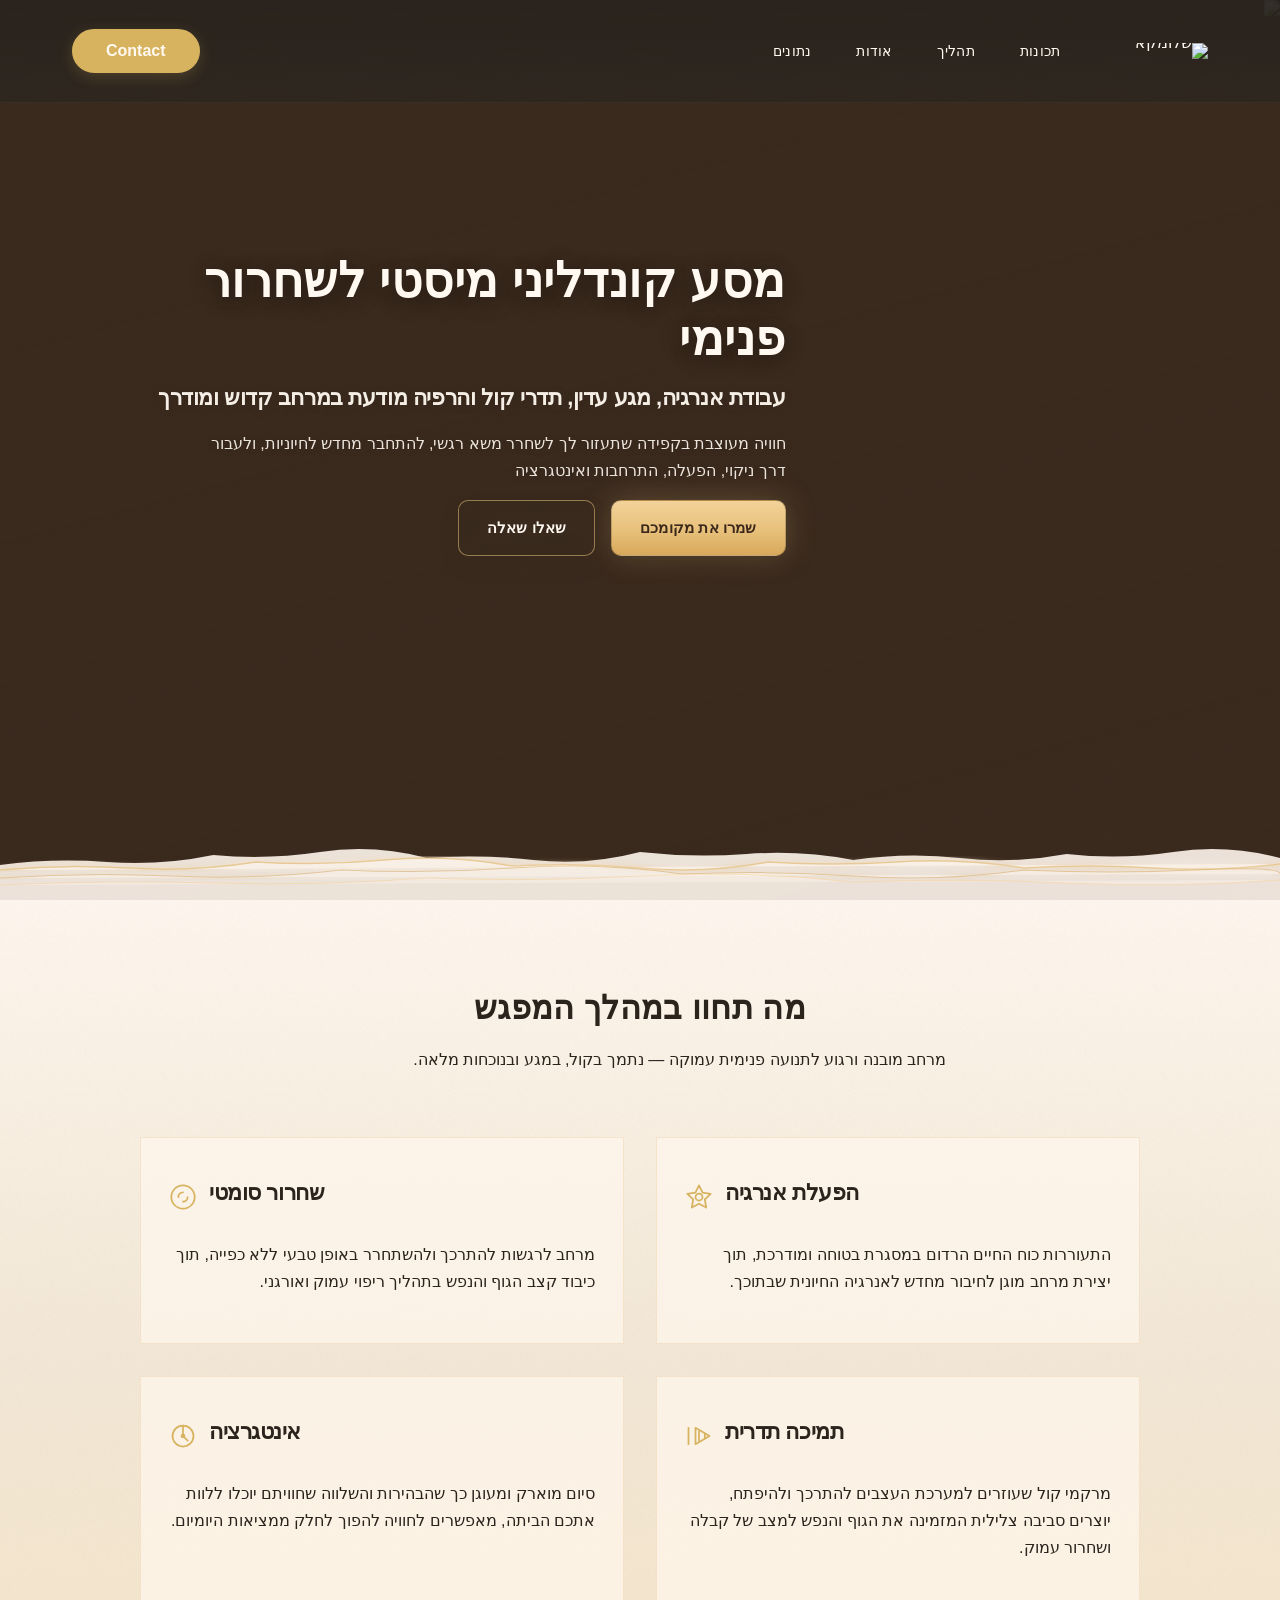
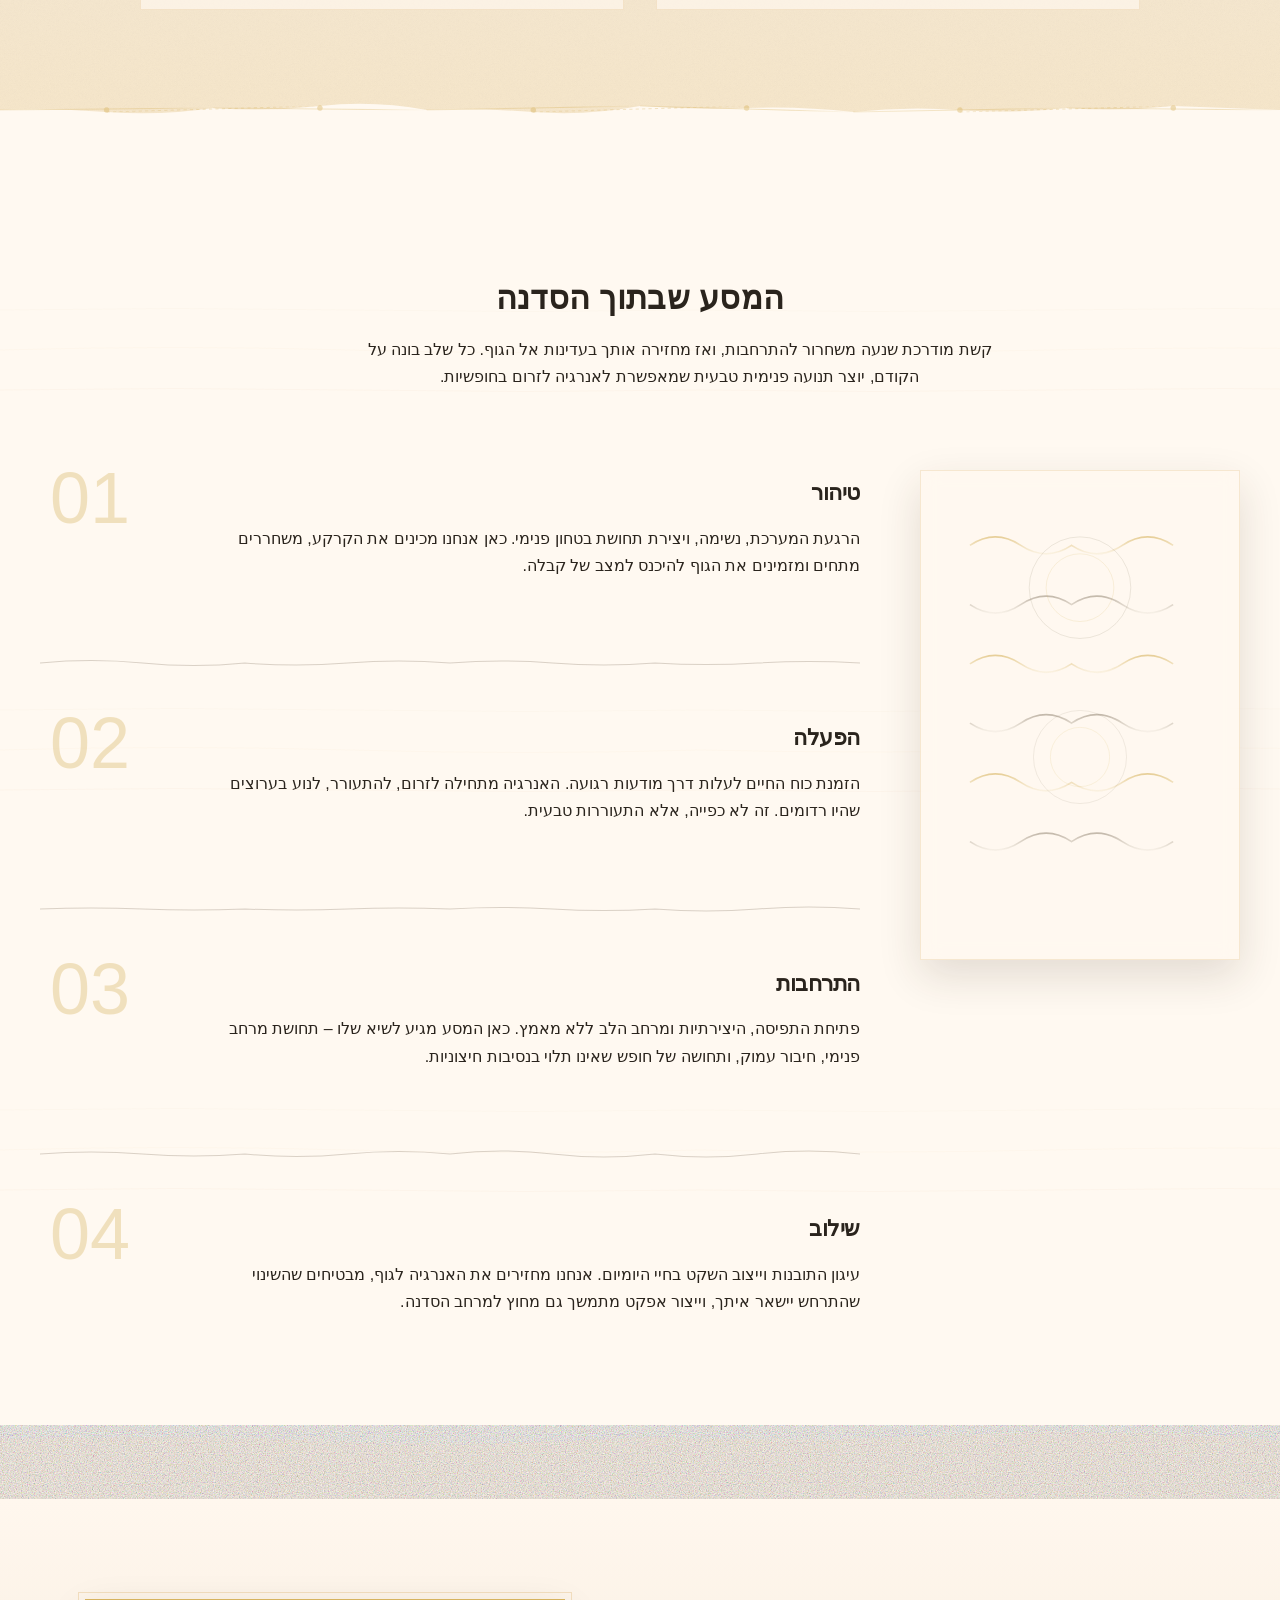
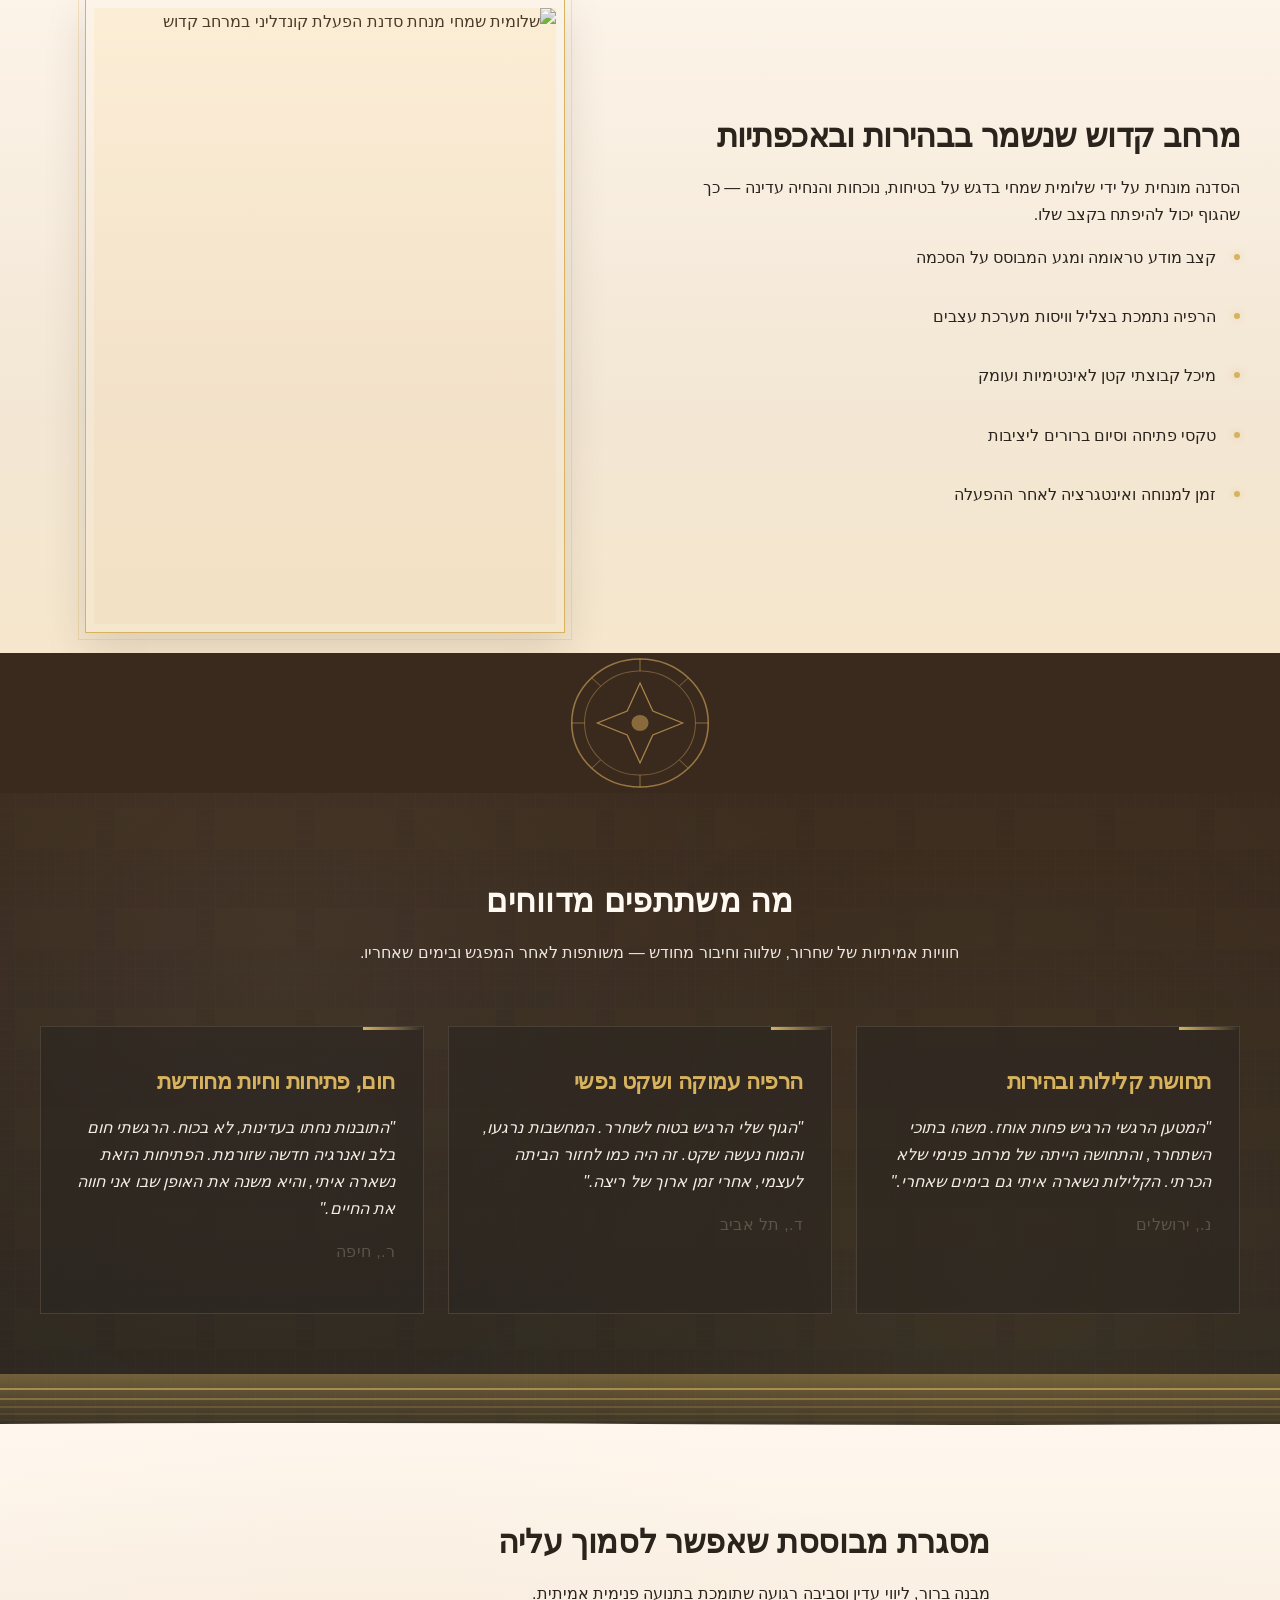
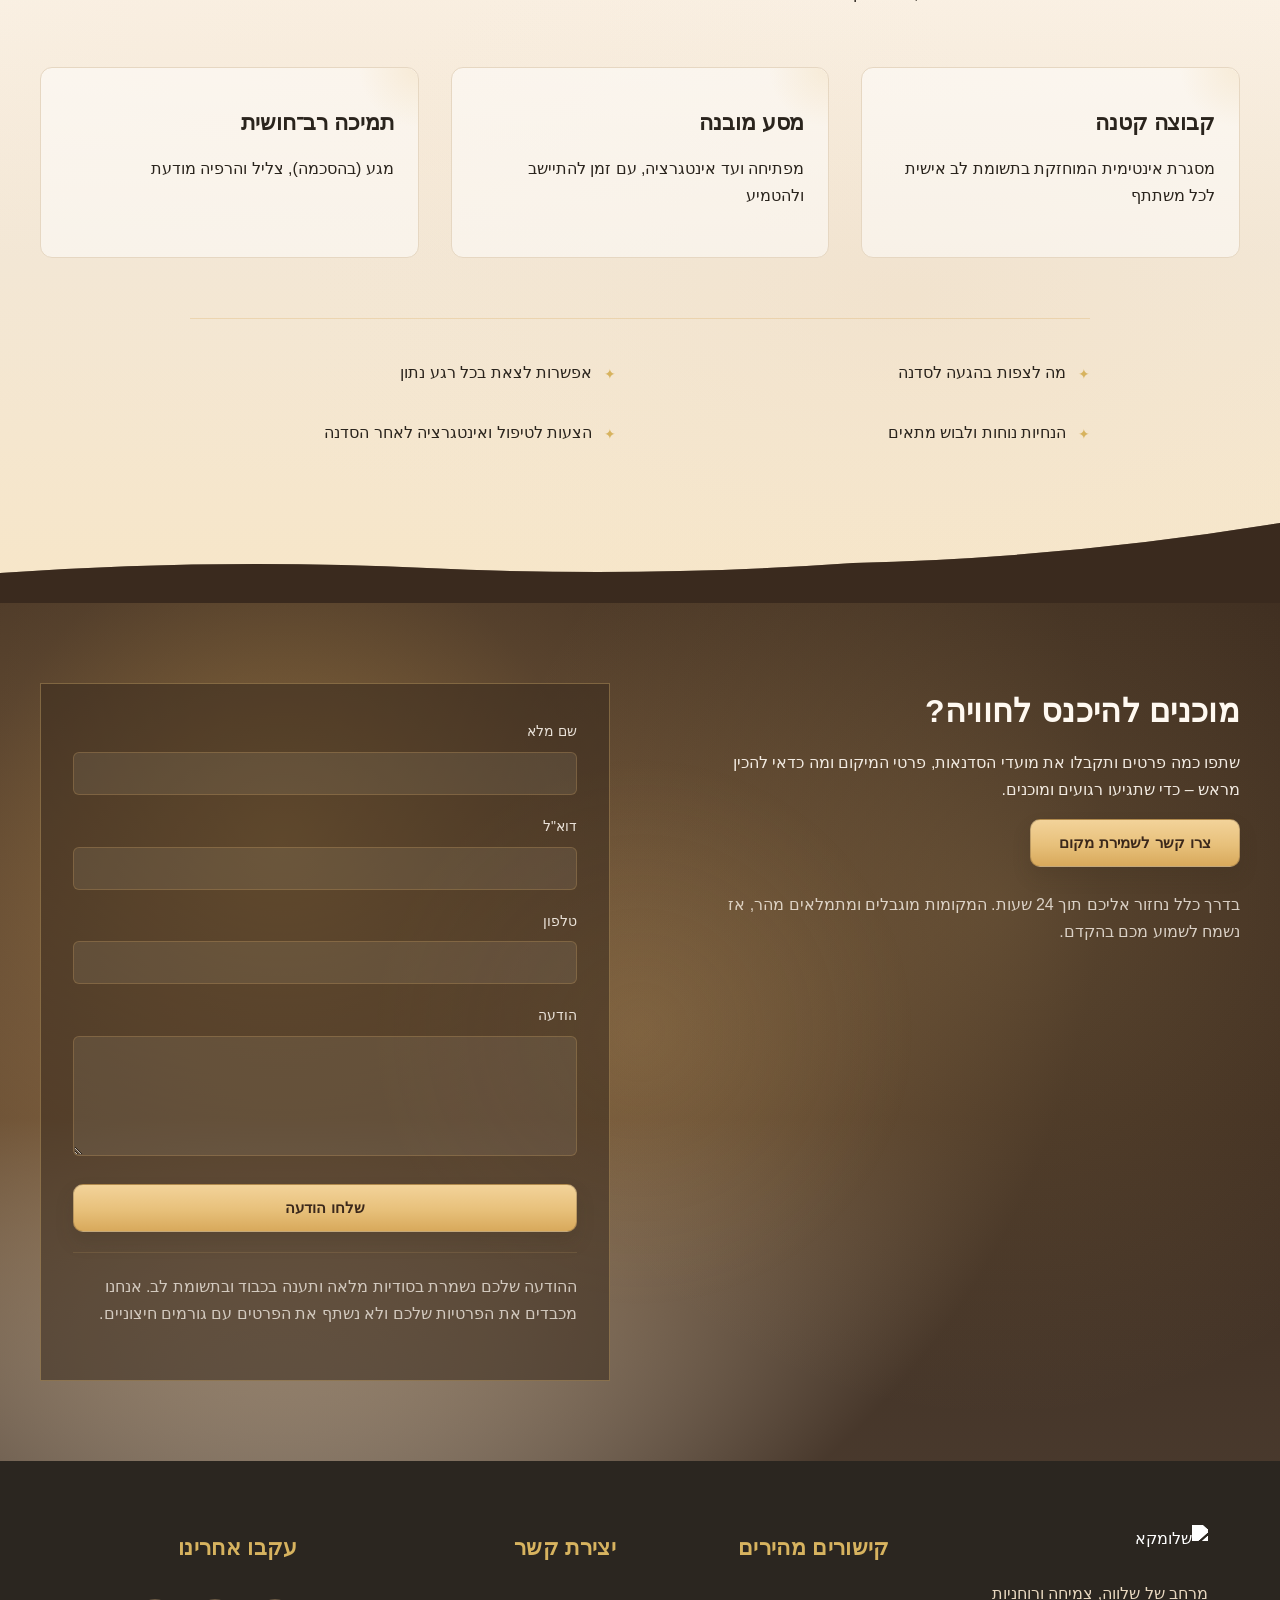
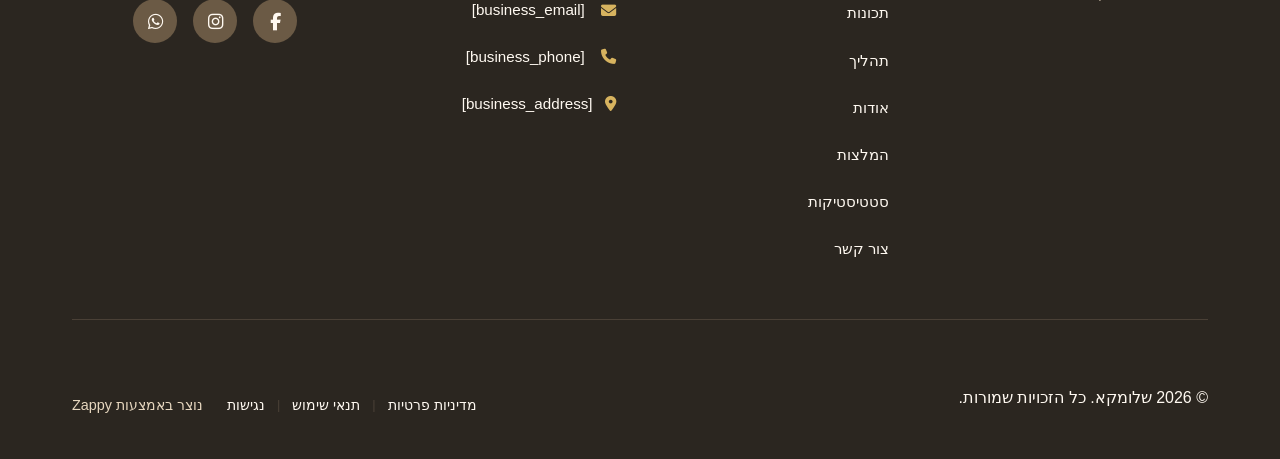
==== commit d3f36ad5: "Background sync: Progressive GitHub Sync" ====
--- a/index.html
+++ b/index.html
@@ -344,7 +344,7 @@
       <a href="/" class="logo-link">
         <img src="/assets/business-logo.webp" alt="שלומקא" class="logo">
       </a>
-    </div><ul class="nav-menu" id="navMenu"><li><a href="#features">תכונות</a></li><li><a href="#process">תהליך</a></li><li><a href="#about">אודות</a></li><li><a href="#testimonials">המלצות</a></li><li><a href="#stats">נתונים</a></li></ul></div>
+    </div><ul class="nav-menu" id="navMenu"><li><a href="#features">תכונות</a></li><li><a href="#process">תהליך</a></li><li><a href="#about">אודות</a></li><li><a href="#stats">נתונים</a></li></ul></div>
     
     
     
@@ -808,17 +808,17 @@
   <div class="index-hero-divider-wrapper">
     <svg data-no-icon-edit="true" aria-hidden="true" viewbox="0 0 1200 100" preserveaspectratio="none" xmlns="http://www.w3.org/2000/svg">
       <defs>
-        <linearGradient id="index-hero-gold-glow" x1="0%" y1="0%" x2="0%" y2="100%">
+        <lineargradient id="index-hero-gold-glow" x1="0%" y1="0%" x2="0%" y2="100%">
           <stop offset="0%" style="stop-color:#E7C07A;stop-opacity:0.8"></stop>
           <stop offset="50%" style="stop-color:#D8A95B;stop-opacity:0.5"></stop>
           <stop offset="100%" style="stop-color:#F3E7D5;stop-"></stop>
-        </linearGradient>
+        </lineargradient>
         <filter id="index-hero-glow-filter">
-          <feGaussianBlur stddeviation="3" result="coloredBlur"></feGaussianBlur>
-          <feMerge>
-            <feMergeNode in="coloredBlur"></feMergeNode>
-            <feMergeNode in="SourceGraphic"></feMergeNode>
-          </feMerge>
+          <fegaussianblur stddeviation="3" result="coloredBlur"></fegaussianblur>
+          <femerge>
+            <femergenode in="coloredBlur"></femergenode>
+            <femergenode in="SourceGraphic"></femergenode>
+          </femerge>
         </filter>
       </defs>
       
@@ -895,11 +895,11 @@
   <div class="index-features-section__divider-wrapper">
     <svg data-no-icon-edit="true" aria-hidden="true" viewbox="0 0 1200 100" preserveaspectratio="none" xmlns="http://www.w3.org/2000/svg">
       <defs>
-        <linearGradient id="lattice-gradient" x1="0%" y1="0%" x2="100%" y2="0%">
+        <lineargradient id="lattice-gradient" x1="0%" y1="0%" x2="100%" y2="0%">
           <stop offset="0%" stop-color="var(--accent)" stop-opacity="0.45"></stop>
           <stop offset="70%" stop-color="var(--accent)" stop-opacity="0.75"></stop>
           <stop offset="100%" stop-color="var(--accent)" stop-opacity="0"></stop>
-        </linearGradient>
+        </lineargradient>
       </defs>
       <path d="M0,100 L0,60 Q50,58 100,62 T200,58 Q250,62 300,56 T400,60 Q450,58 500,62 T600,56 Q650,60 700,58 T800,62 Q850,56 900,60 T1000,58 Q1050,62 1100,56 L1200,60 L1200,100 Z" fill="var(--bg-light)"></path>
       <g stroke="url(#lattice-gradient)" fill="none" stroke-width="0.8" opacity="0.6">
@@ -985,14 +985,14 @@
       <div class="index-process-visualization-panel">
         <svg data-no-icon-edit="true" aria-hidden="true" viewbox="0 0 300 500" xmlns="http://www.w3.org/2000/svg">
           <defs>
-            <linearGradient id="freq-grad-1" x1="0%" y1="0%" x2="0%" y2="100%">
+            <lineargradient id="freq-grad-1" x1="0%" y1="0%" x2="0%" y2="100%">
               <stop offset="0%" stop-color="var(--accent)" stop-opacity="0.6"></stop>
               <stop offset="100%" stop-color="var(--accent)" stop-opacity="0.1"></stop>
-            </linearGradient>
-            <linearGradient id="freq-grad-2" x1="0%" y1="0%" x2="0%" y2="100%">
+            </lineargradient>
+            <lineargradient id="freq-grad-2" x1="0%" y1="0%" x2="0%" y2="100%">
               <stop offset="0%" stop-color="var(--secondary)" stop-opacity="0.4"></stop>
               <stop offset="100%" stop-color="var(--secondary)" stop-opacity="0.05"></stop>
-            </linearGradient>
+            </lineargradient>
           </defs>
           
           <!-- Frequency waves -->
@@ -1017,15 +1017,15 @@
   <div class="index-process-divider-wrapper">
     <svg data-no-icon-edit="true" aria-hidden="true" viewbox="0 0 1200 100" preserveaspectratio="none" xmlns="http://www.w3.org/2000/svg">
       <defs>
-        <linearGradient id="process-divider-grad" x1="0%" y1="0%" x2="0%" y2="100%">
+        <lineargradient id="process-divider-grad" x1="0%" y1="0%" x2="0%" y2="100%">
           <stop offset="0%" stop-color="var(--bg-light)" stop-opacity="1"></stop>
           <stop offset="45%" stop-color="#E7D7BF" stop-opacity="0.85"></stop>
           <stop offset="100%" stop-color="var(--bg-dark)" stop-opacity="1"></stop>
-        </linearGradient>
+        </lineargradient>
         <filter id="noise-filter">
-          <feTurbulence type="fractalNoise" basefrequency="0.9" numoctaves="4" result="noise"></feTurbulence>
-          <feColorMatrix in="noise" type="saturate" values="0"></feColorMatrix>
-          <feBlend in="SourceGraphic" in2="noise" mode="multiply" result="blend"></feBlend>
+          <feturbulence type="fractalNoise" basefrequency="0.9" numoctaves="4" result="noise"></feturbulence>
+          <fecolormatrix in="noise" type="saturate" values="0"></fecolormatrix>
+          <feblend in="SourceGraphic" in2="noise" mode="multiply" result="blend"></feblend>
         </filter>
       </defs>
       <path d="M0,100 L0,40 Q150,35 300,42 T600,38 Q750,44 900,36 T1200,42 L1200,100 Z" fill="#FFF7EE" filter="url(#noise-filter)"></path>
@@ -1056,10 +1056,10 @@
   <div class="index-about-divider-wrapper">
     <svg data-no-icon-edit="true" aria-hidden="true" viewbox="0 0 1200 140" preserveaspectratio="none" xmlns="http://www.w3.org/2000/svg">
       <defs>
-        <linearGradient id="about-medallion-gradient" x1="0%" y1="0%" x2="0%" y2="100%">
+        <lineargradient id="about-medallion-gradient" x1="0%" y1="0%" x2="0%" y2="100%">
           <stop offset="0%" stop-color="#F3E7D5" stop-opacity="1"></stop>
           <stop offset="100%" stop-color="#3A2A1E" stop-opacity="1"></stop>
-        </linearGradient>
+        </lineargradient>
       </defs>
       <path d="M0,140 L0,0 L1200,0 L1200,140 Z" fill="#3A2A1E"></path>
       <g transform="translate(600, 70)">
@@ -1105,10 +1105,10 @@
   <div class="index-testimonials-divider-wrapper">
     <svg data-no-icon-edit="true" aria-hidden="true" viewbox="0 0 1200 60" preserveaspectratio="none" xmlns="http://www.w3.org/2000/svg">
       <defs>
-        <linearGradient id="testimonials-glow" x1="0%" y1="0%" x2="0%" y2="100%">
+        <lineargradient id="testimonials-glow" x1="0%" y1="0%" x2="0%" y2="100%">
           <stop offset="0%" stop-color="#D7B35F" stop-opacity="0.4"></stop>
           <stop offset="100%" stop-color="#D7B35F" stop-opacity="0"></stop>
-        </linearGradient>
+        </lineargradient>
       </defs>
       <line x1="0" y1="15" x2="1200" y2="15" stroke="#D7B35F" stroke-width="2" opacity="0.6"></line>
       <line x1="0" y1="25" x2="1200" y2="25" stroke="#D7B35F" stroke-width="1.5" opacity="0.5"></line>
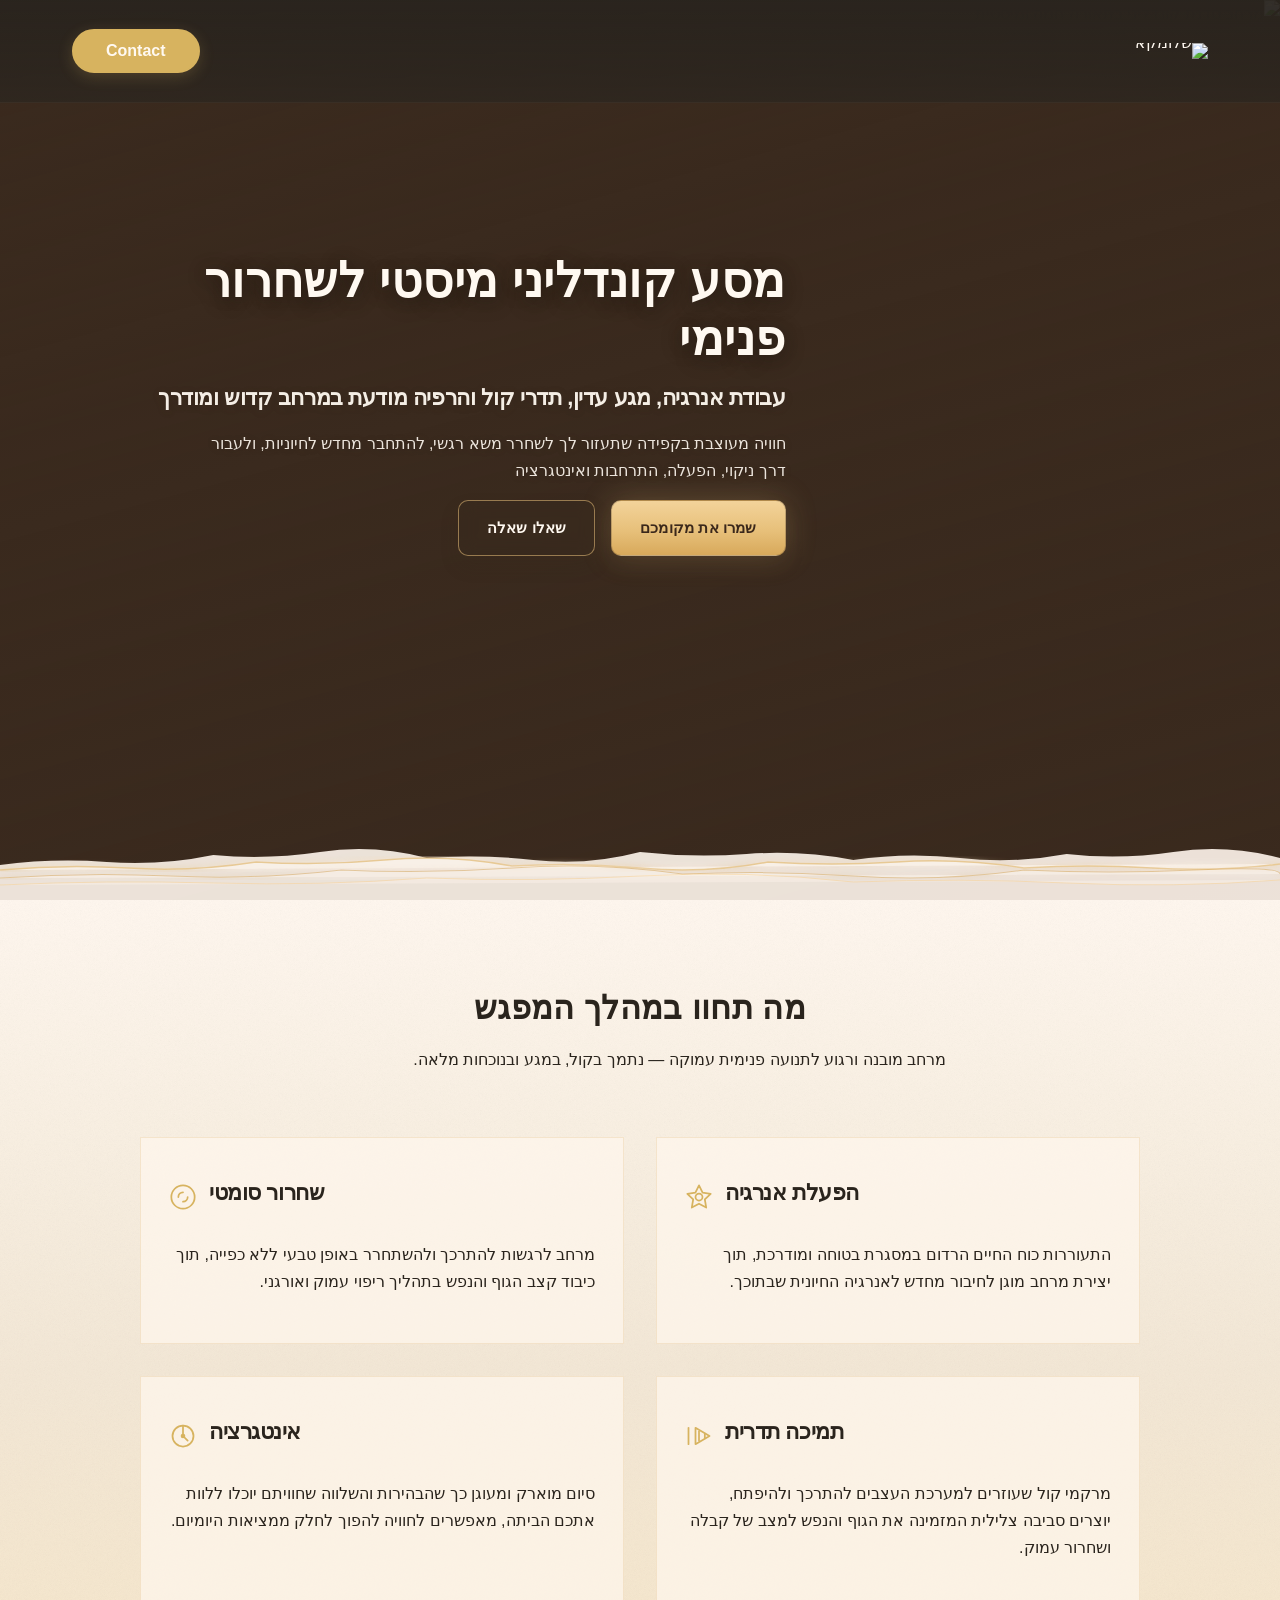
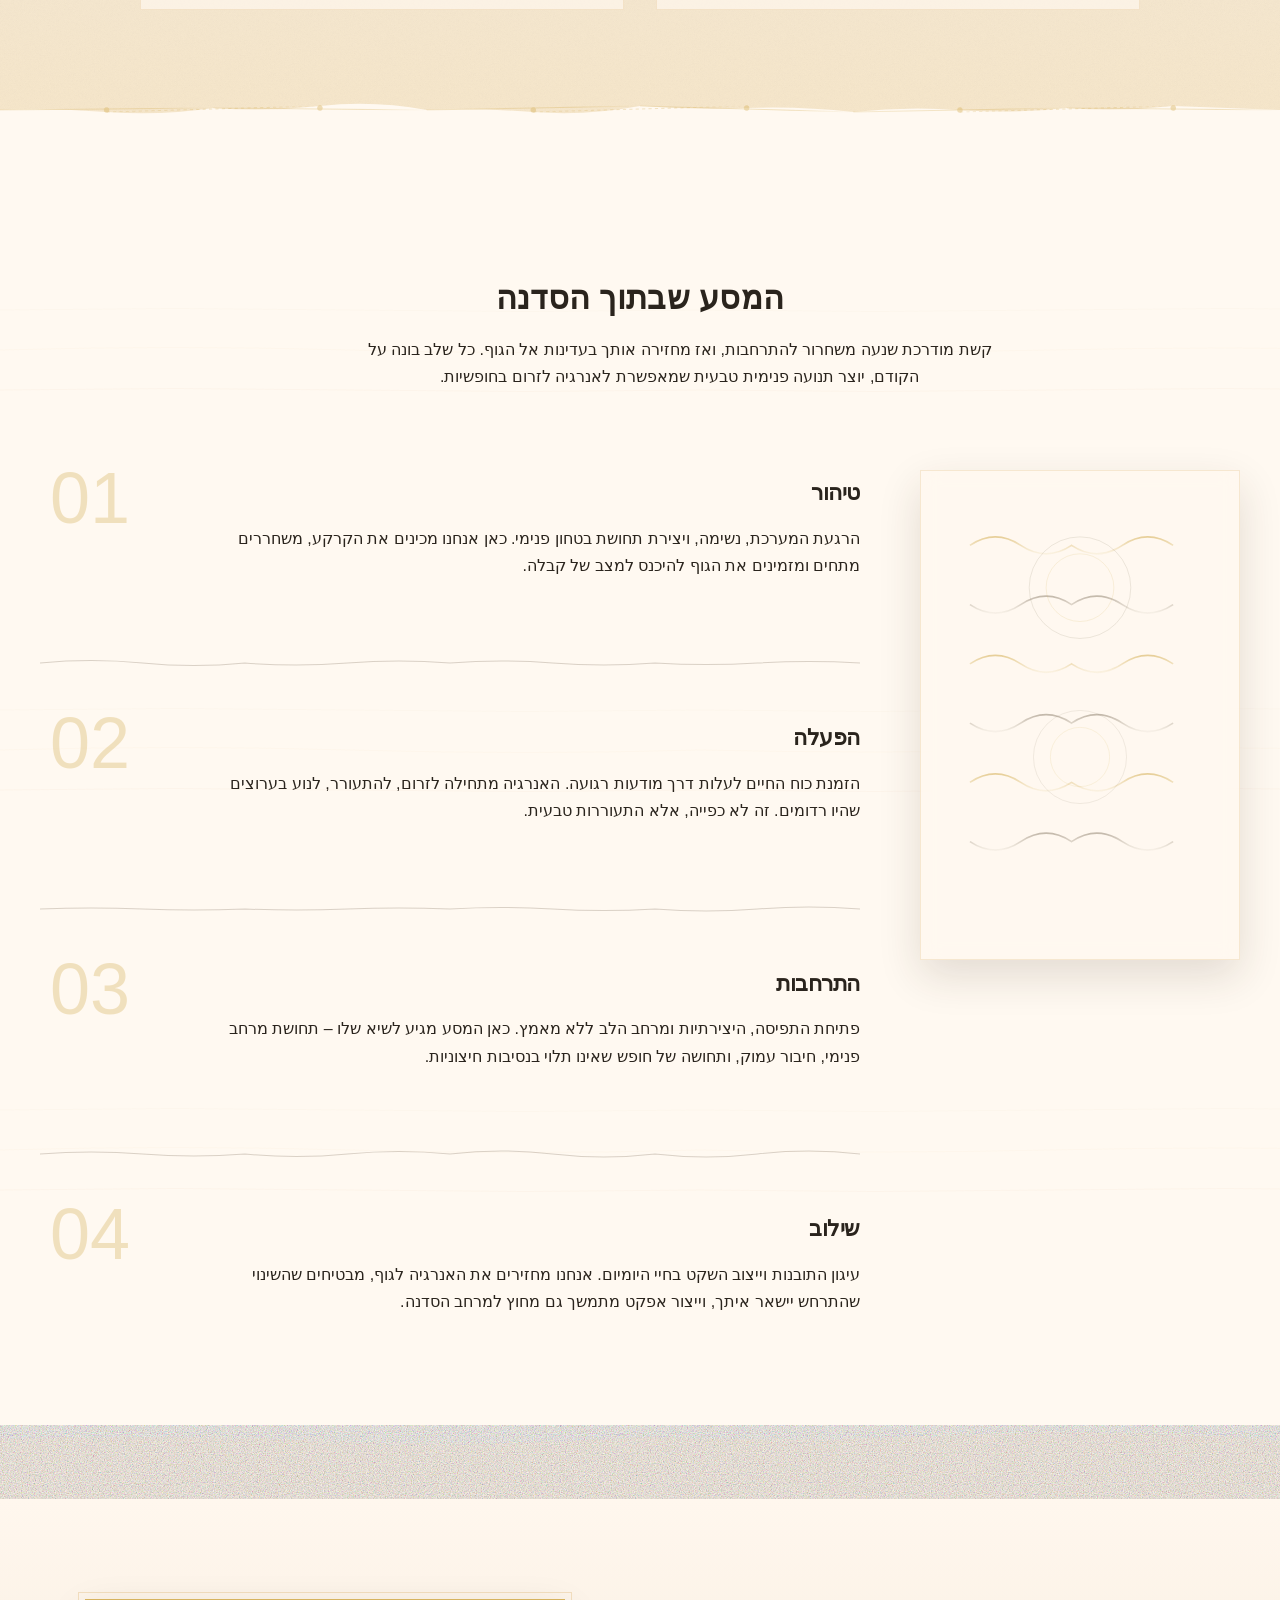
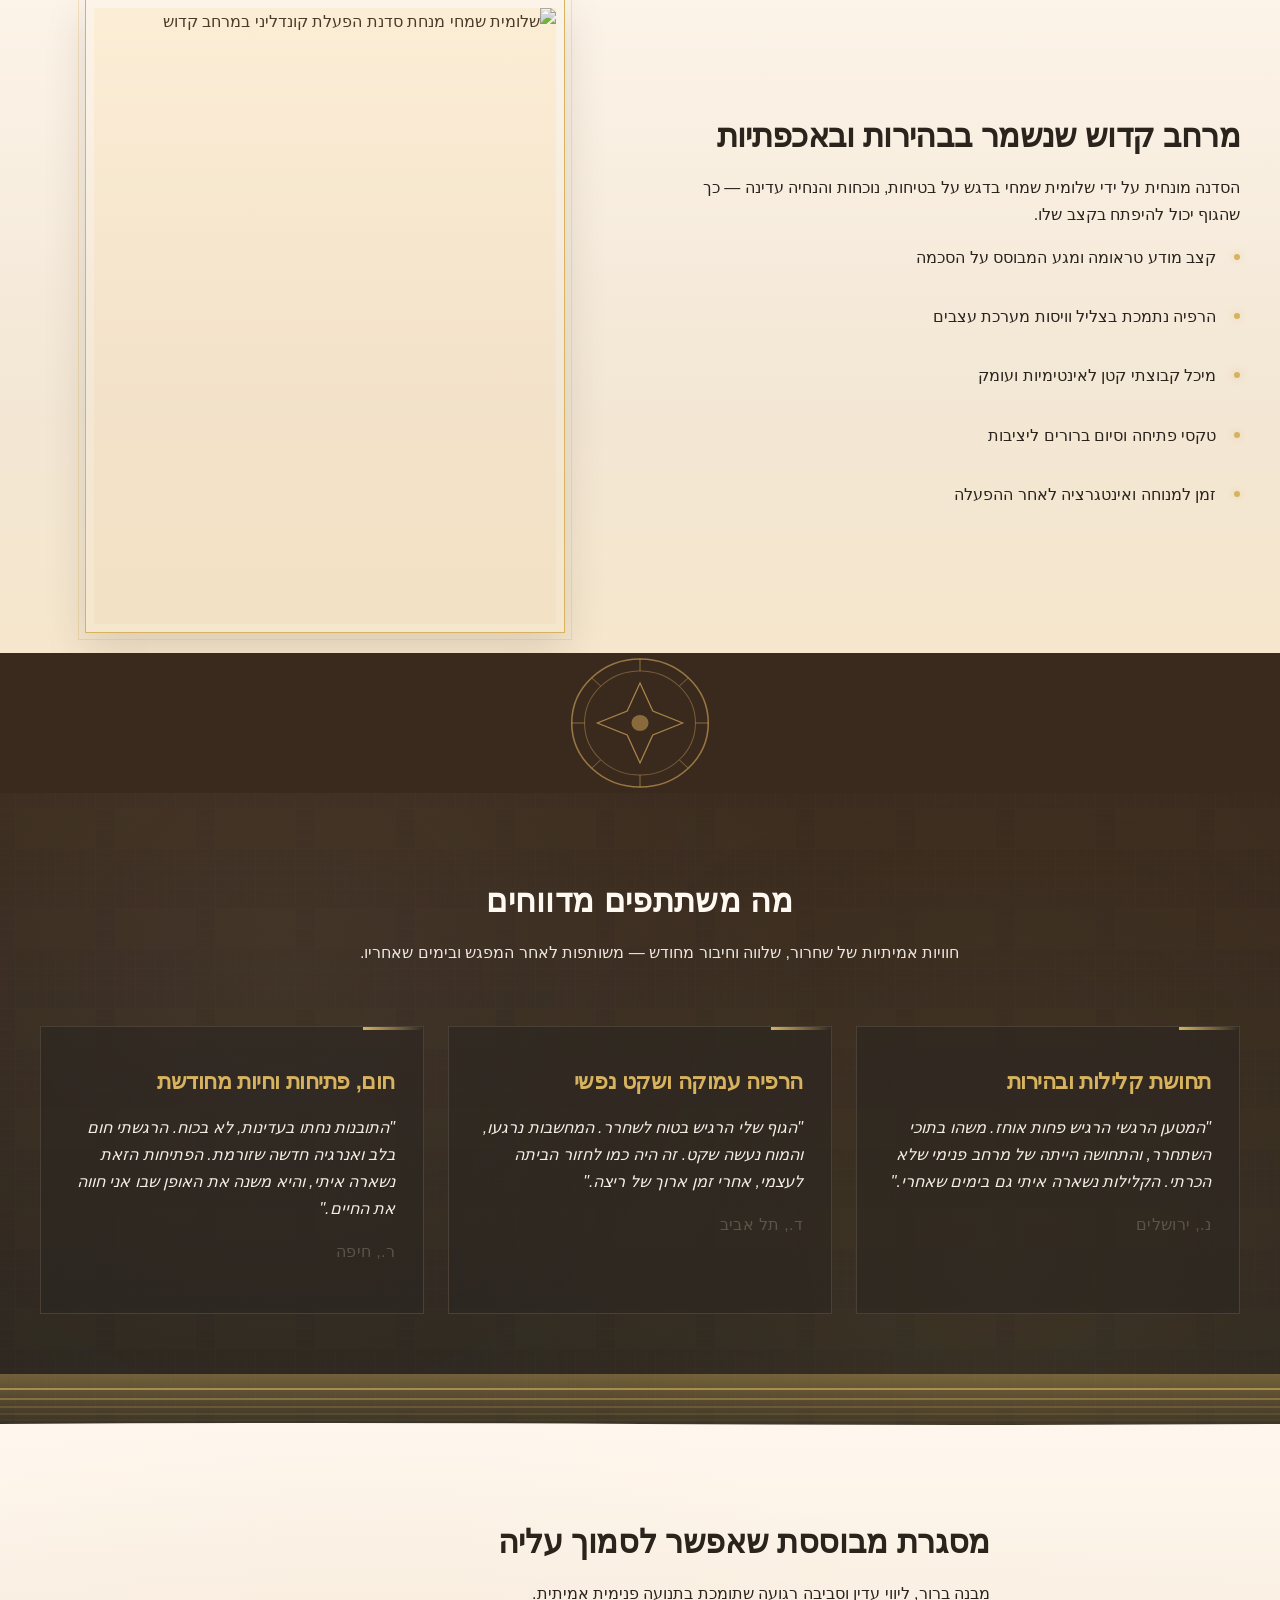
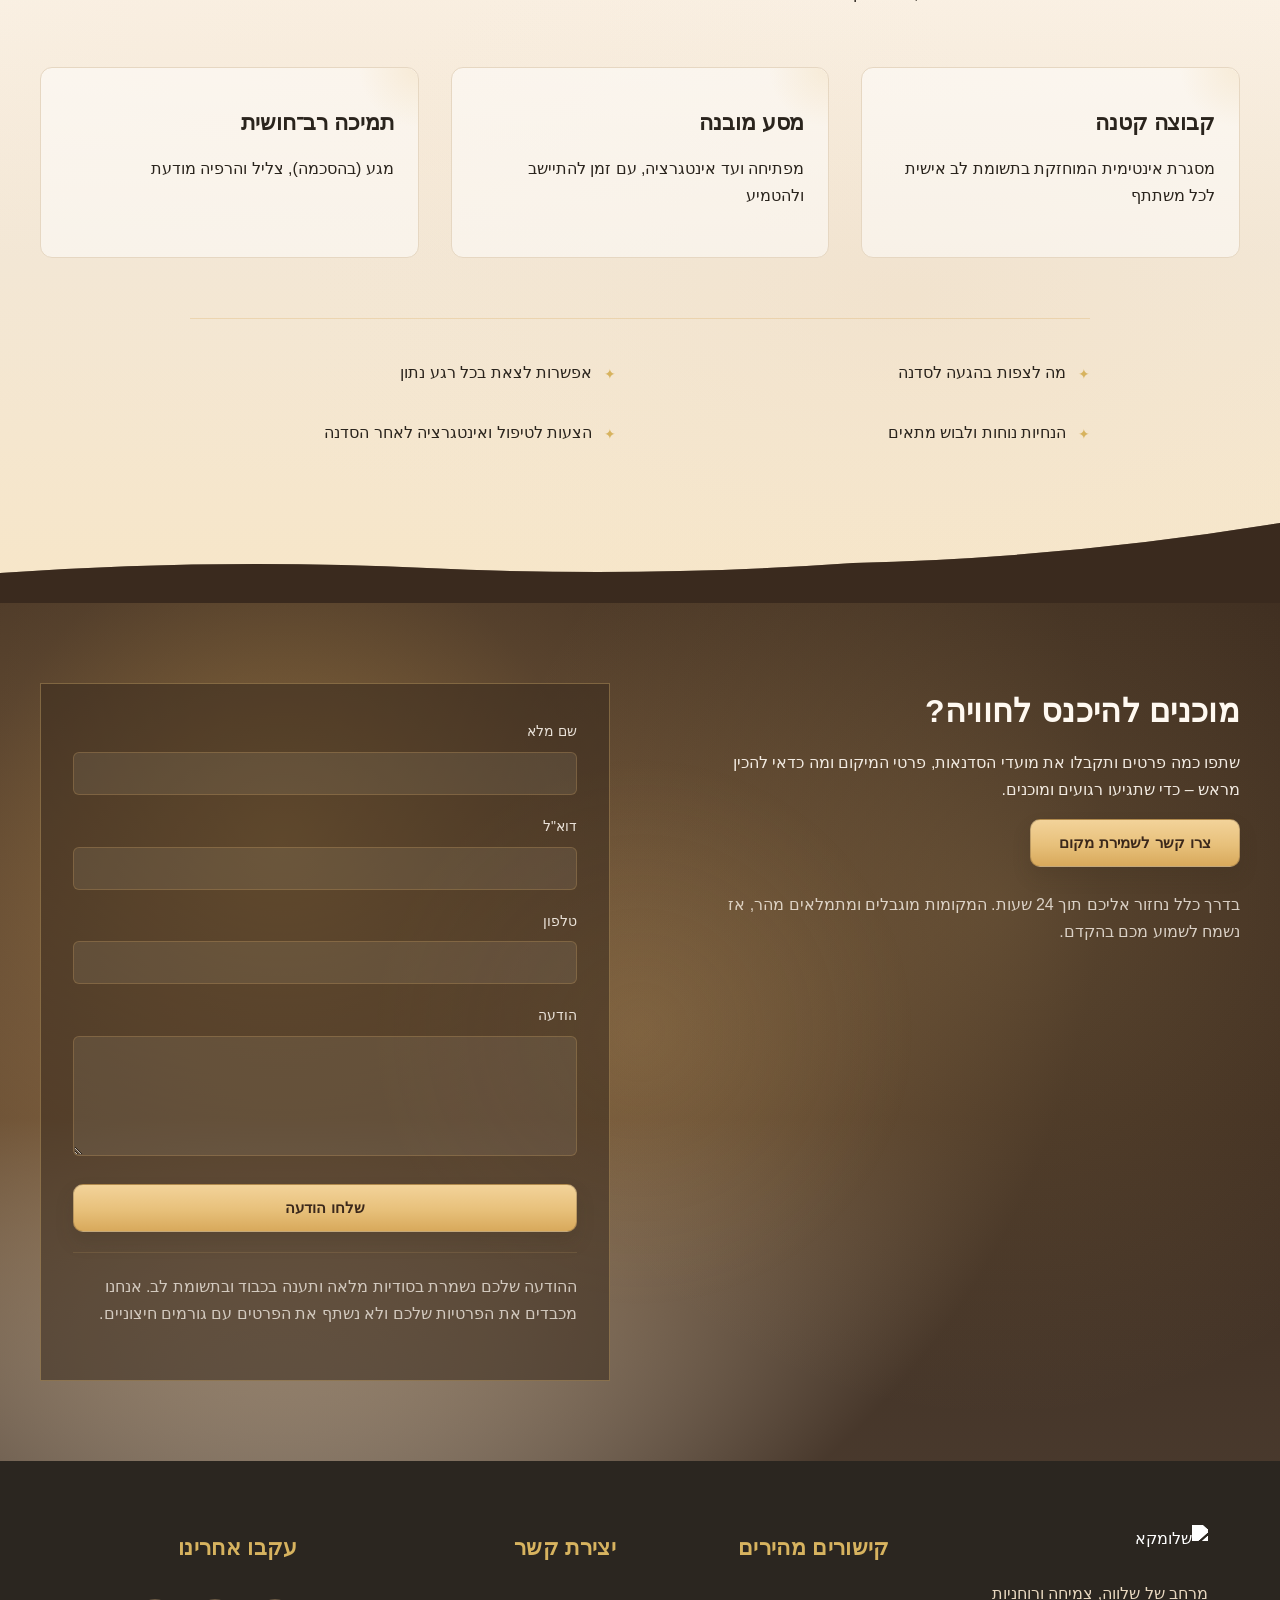
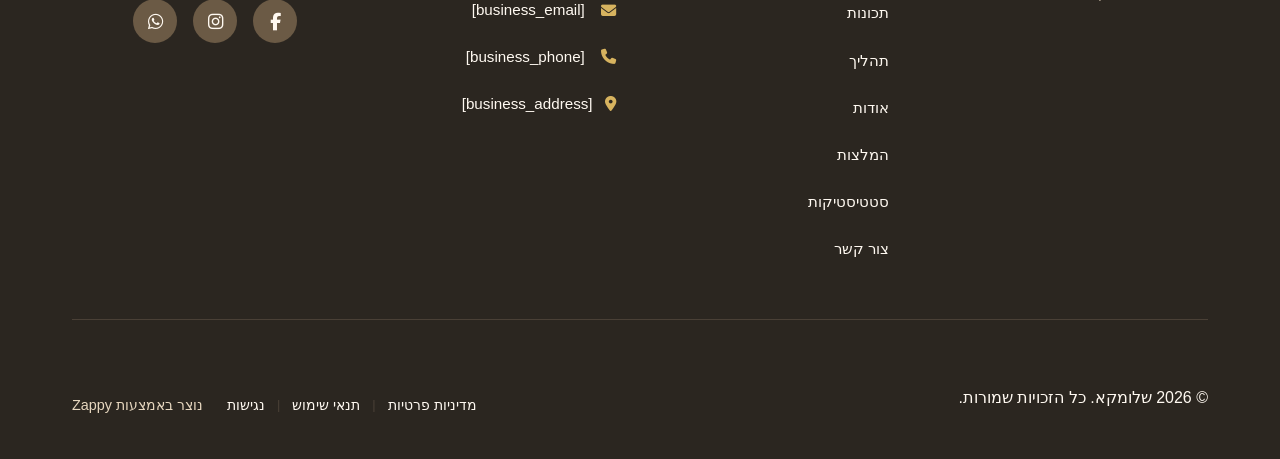
==== commit 63335f81: "Background sync: Progressive GitHub Sync" ====
--- a/index.html
+++ b/index.html
@@ -344,7 +344,7 @@
       <a href="/" class="logo-link">
         <img src="/assets/business-logo.webp" alt="שלומקא" class="logo">
       </a>
-    </div><ul class="nav-menu" id="navMenu"><li><a href="#features">תכונות</a></li><li><a href="#process">תהליך</a></li><li><a href="#about">אודות</a></li><li><a href="#stats">נתונים</a></li></ul></div>
+    </div><ul class="nav-menu" id="navMenu"></ul></div>
     
     
     
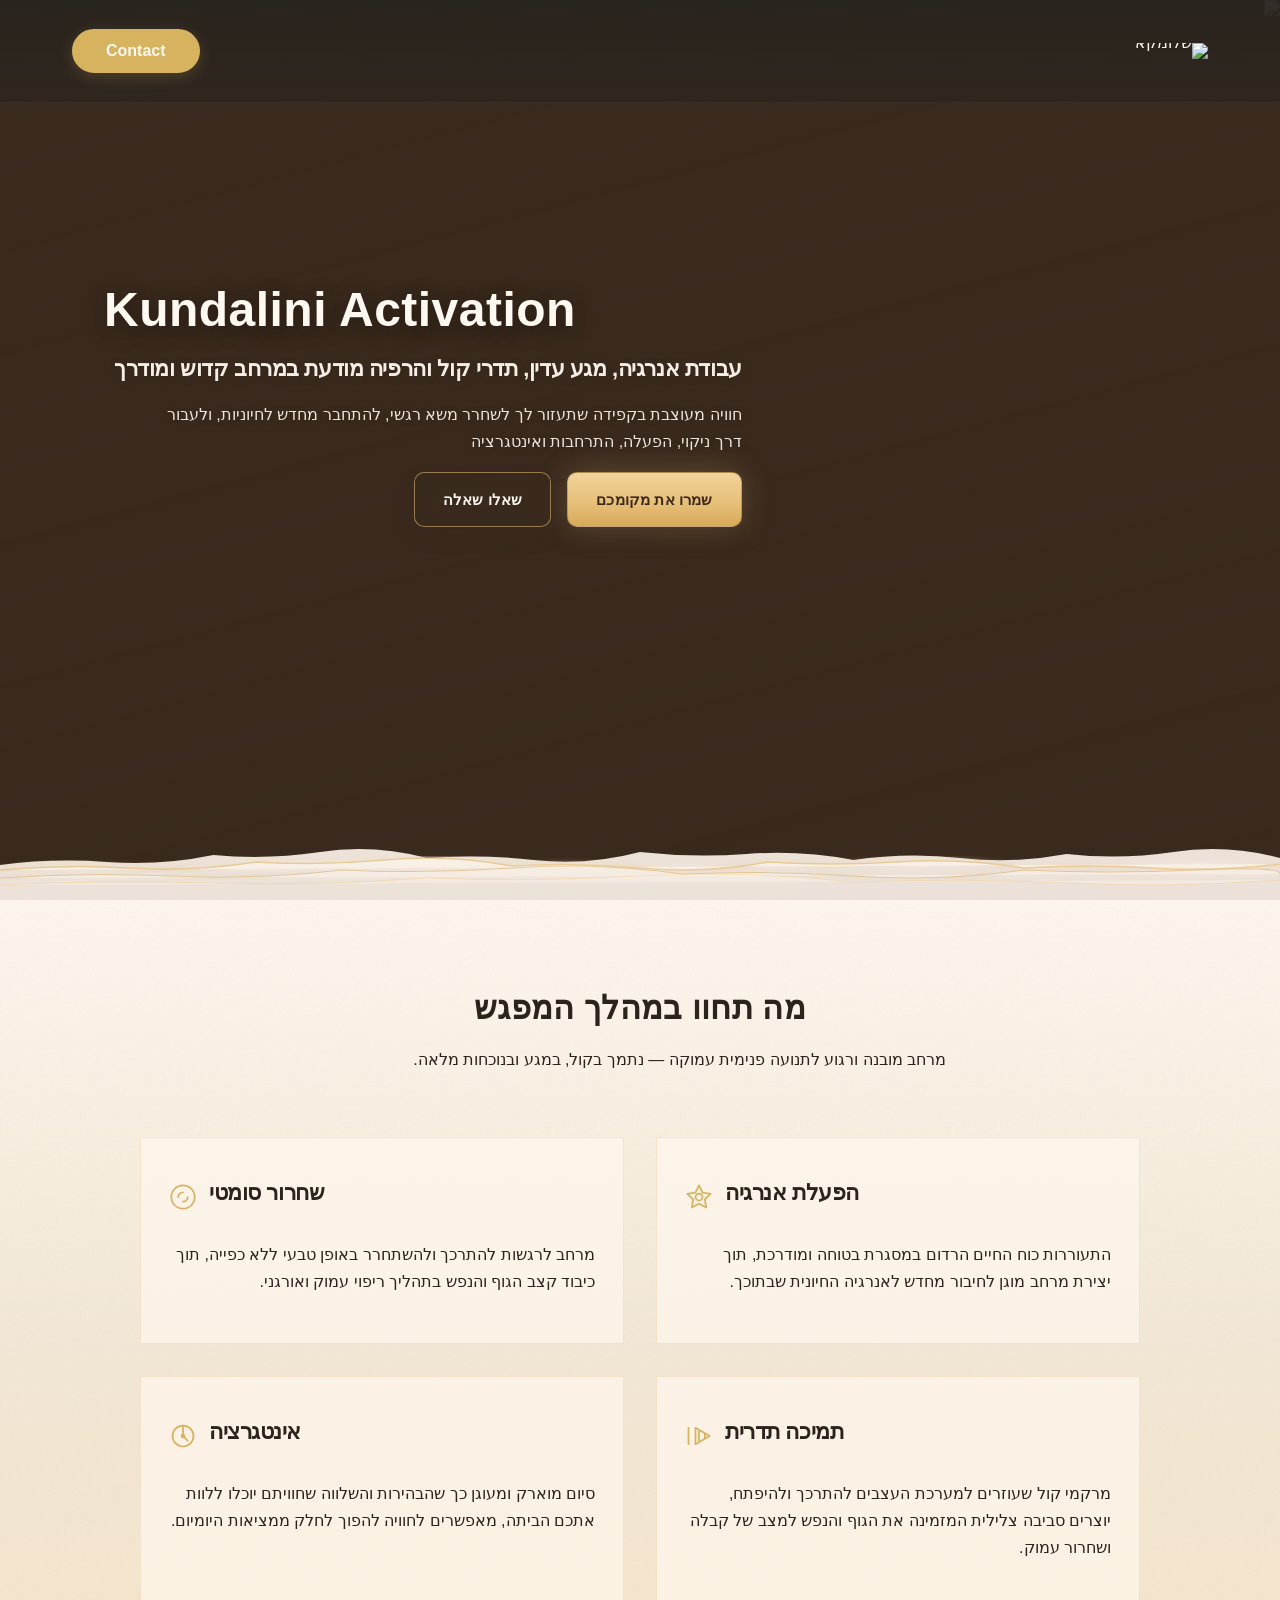
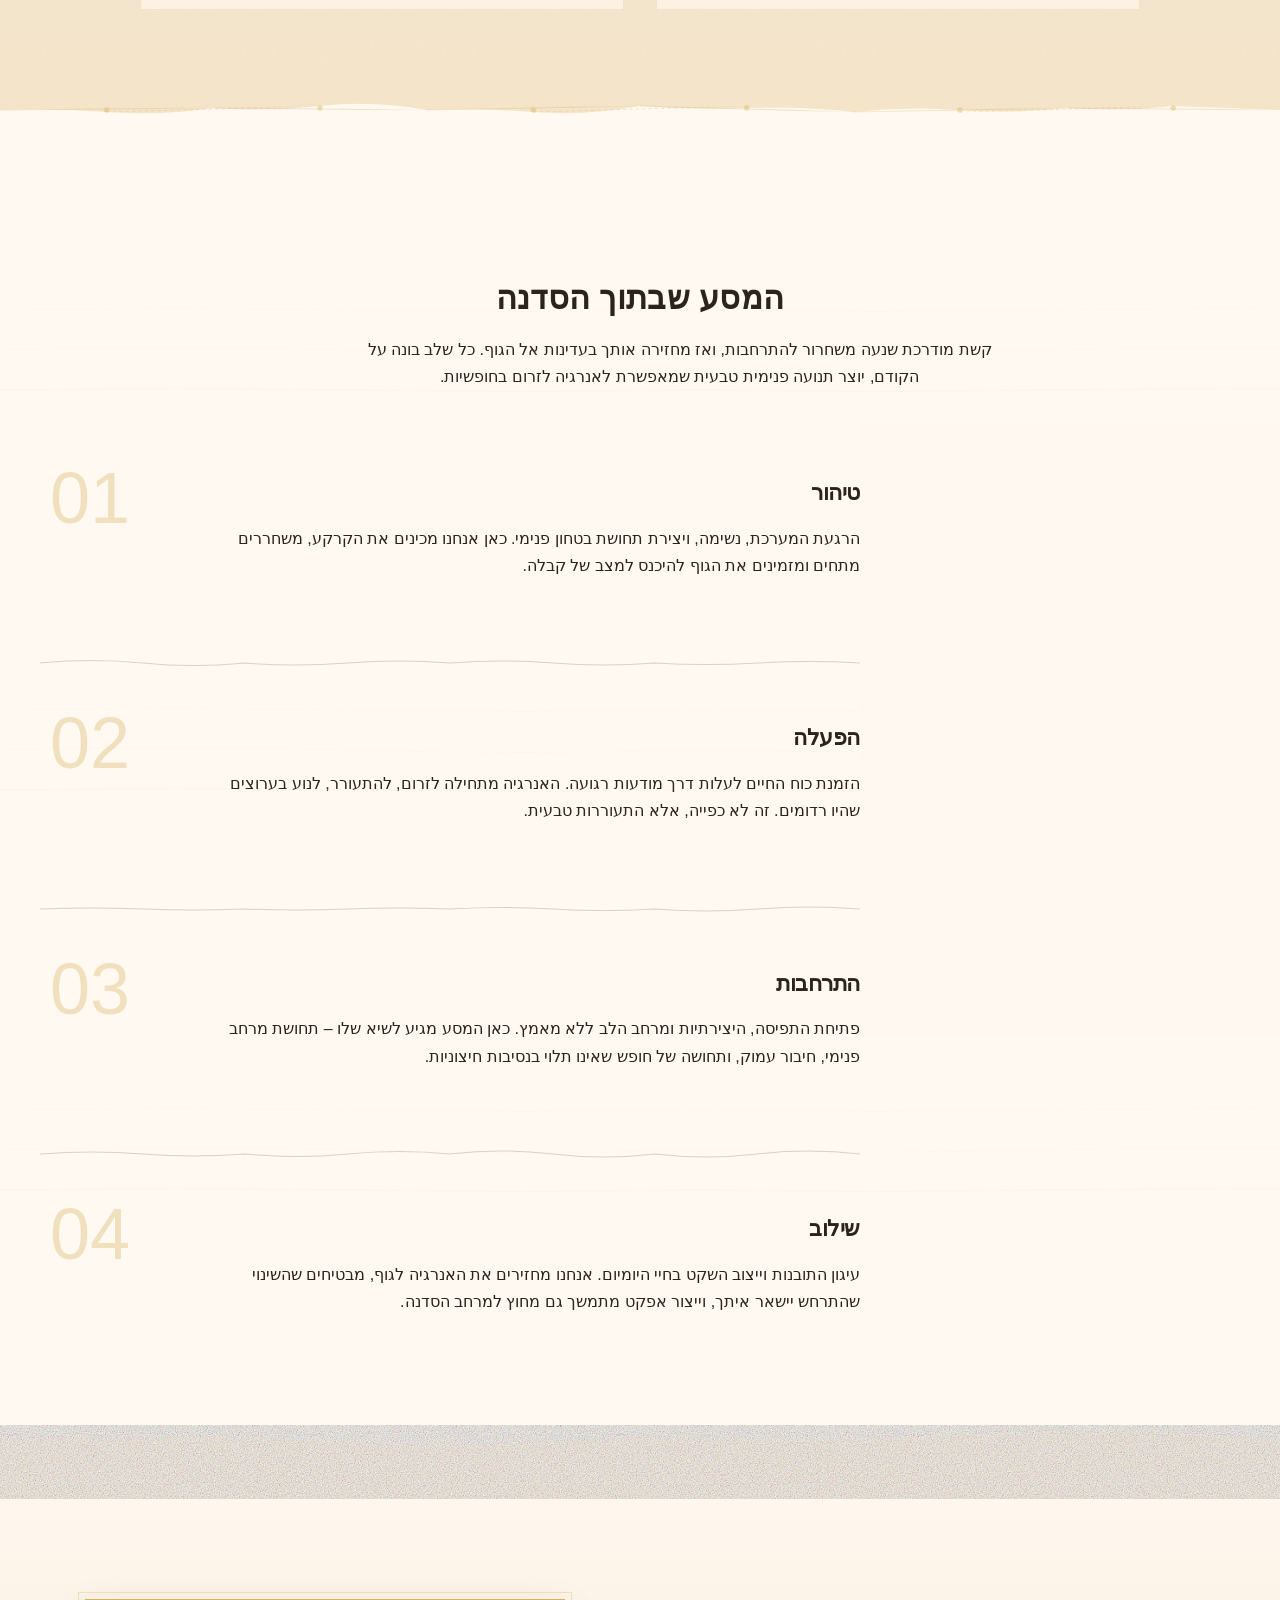
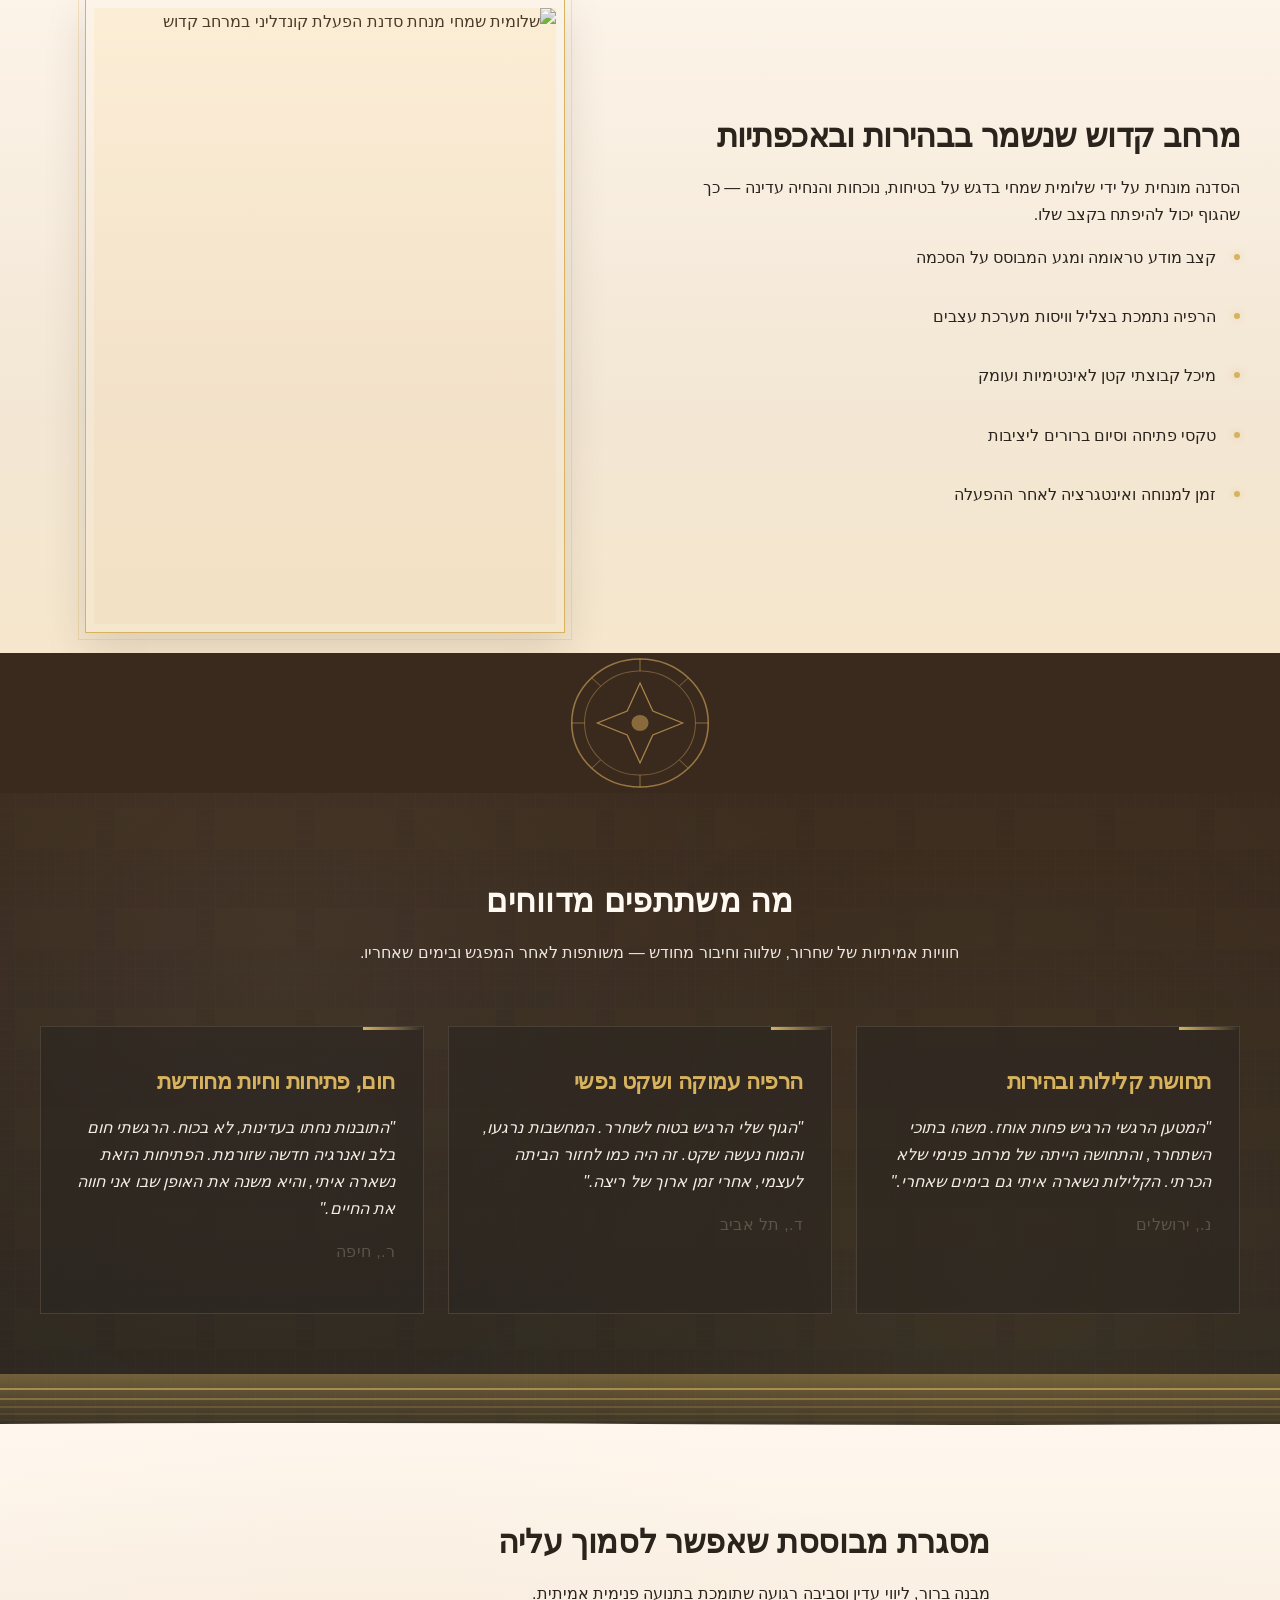
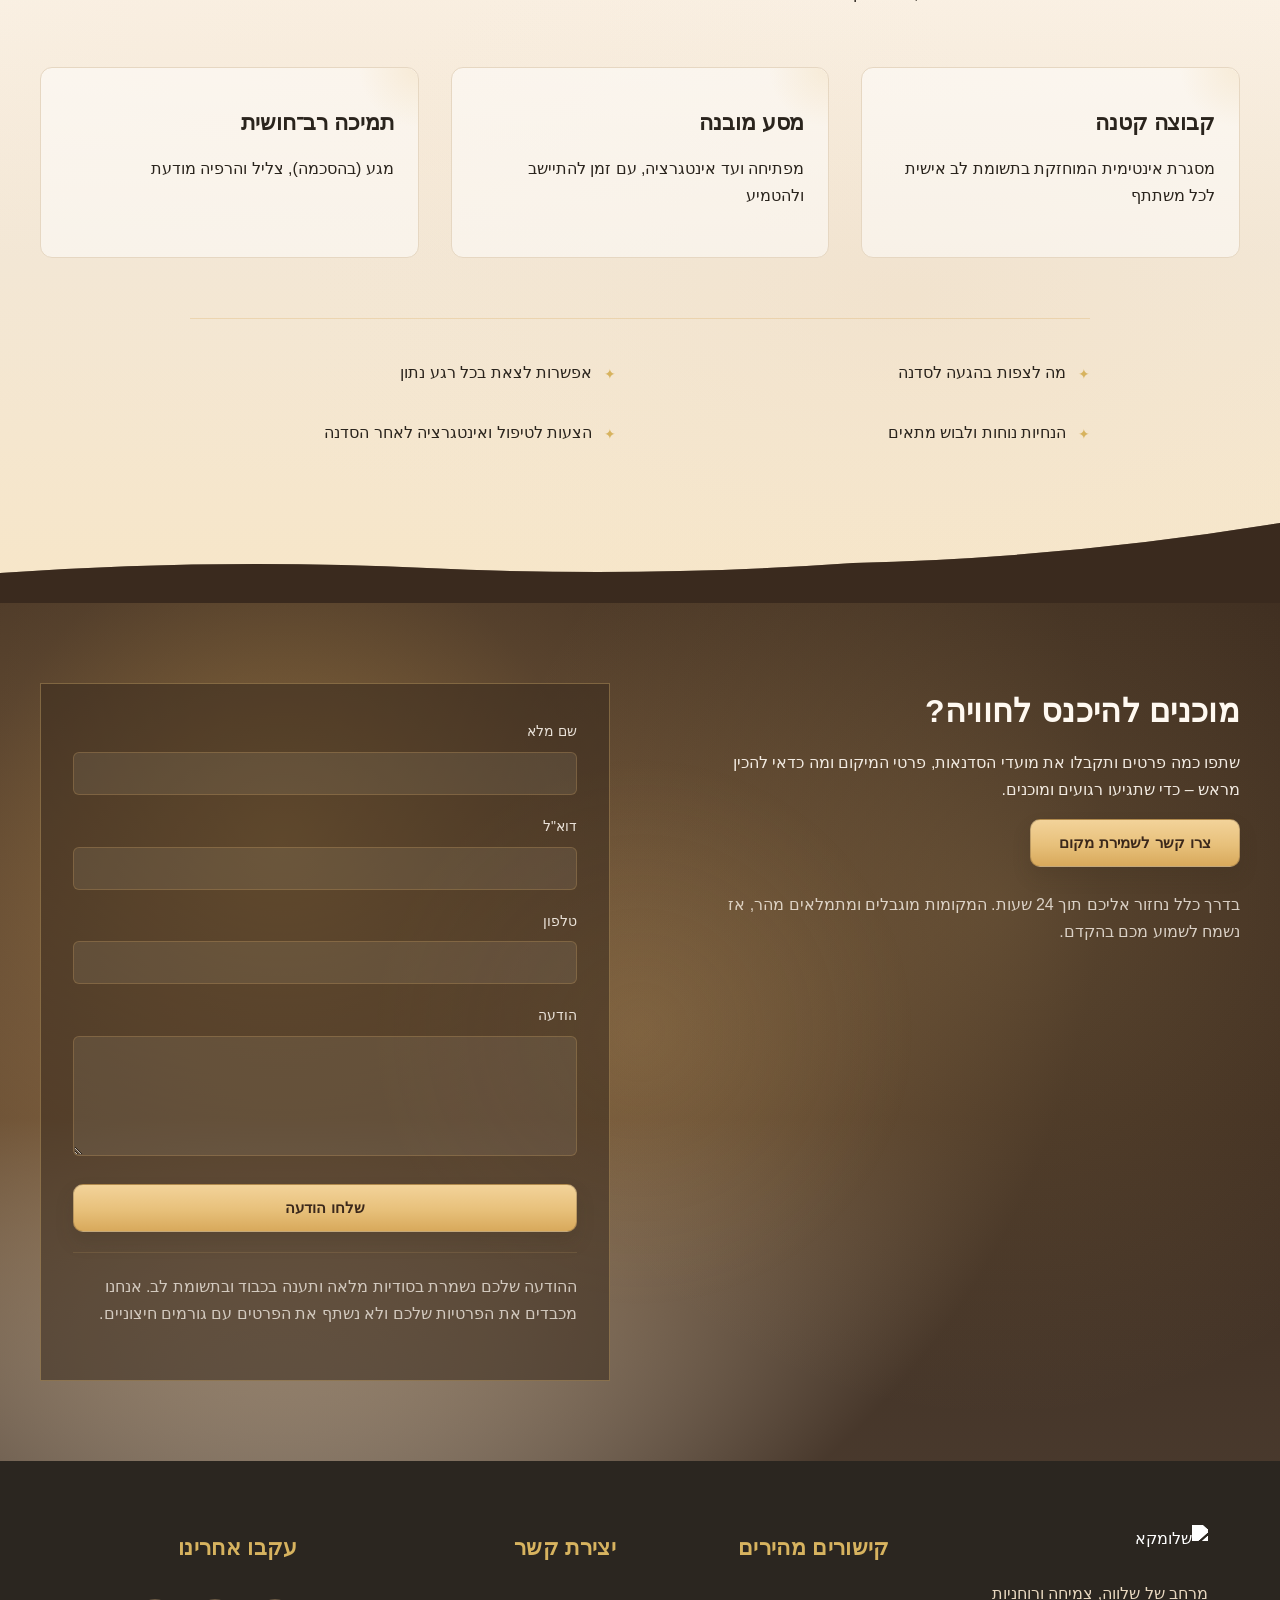
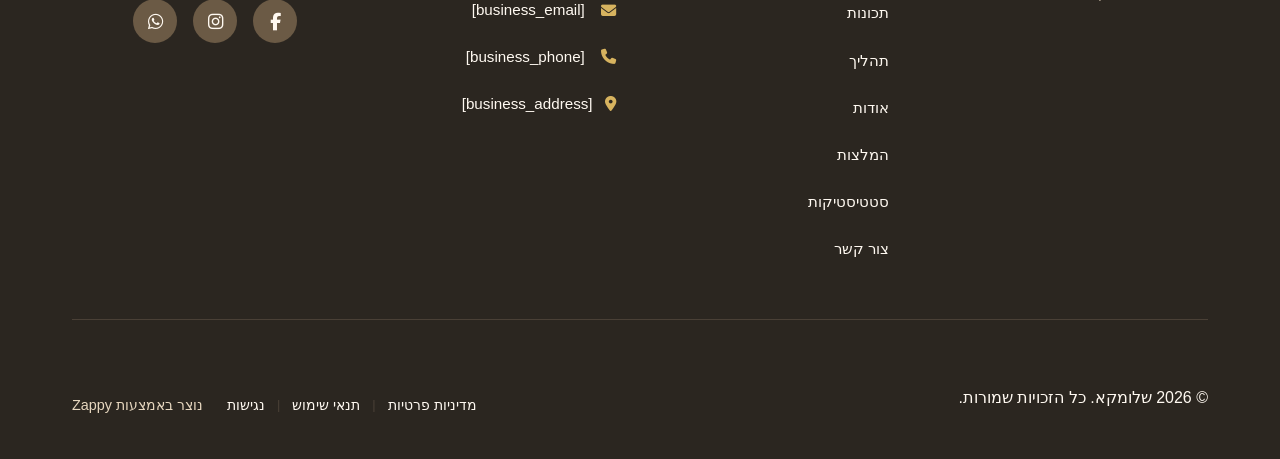
==== commit ce707fa7: "Background sync: Progressive GitHub Sync" ====
--- a/index.html
+++ b/index.html
@@ -325,16 +325,16 @@
 
   <nav class="navbar" dir="rtl">
   <button class="mobile-toggle" id="mobileToggle" aria-label="תפריט">
-    <svg class="hamburger-icon" width="24" height="24" viewbox="0 0 24 24" fill="none">
+    <svg class="hamburger-icon" width="24" height="24" viewBox="0 0 24 24" fill="none">
       <path d="M3 12h18M3 6h18M3 18h18" stroke="currentColor" stroke-width="2" stroke-linecap="round"></path>
     </svg>
-    <svg class="close-icon" width="24" height="24" viewbox="0 0 24 24" fill="none" style="display: none;">
+    <svg class="close-icon" width="24" height="24" viewBox="0 0 24 24" fill="none" style="display: none;">
       <path d="M18 6L6 18M6 6l12 12" stroke="currentColor" stroke-width="2" stroke-linecap="round"></path>
     </svg>
   </button>
   
   <button class="phone-header-btn" aria-label="התקשר">
-    <svg width="20" height="20" viewbox="0 0 24 24" fill="currentColor">
+    <svg width="20" height="20" viewBox="0 0 24 24" fill="currentColor">
       <path d="M22 16.92v3a2 2 0 0 1-2.18 2 19.79 19.79 0 0 1-8.63-3.07 19.5 19.5 0 0 1-6-6 19.79 19.79 0 0 1-3.07-8.67A2 2 0 0 1 4.11 2h3a2 2 0 0 1 2 1.72 12.84 12.84 0 0 0 .7 2.81 2 2 0 0 1-.45 2.11L8.09 9.91a16 16 0 0 0 6 6l1.27-1.27a2 2 0 0 1 2.11-.45 12.84 12.84 0 0 0 2.81.7A2 2 0 0 1 22 16.92z"></path>
     </svg>
   </button>
@@ -793,7 +793,7 @@
   <!-- Content Overlay Group -->
   <div class="index-hero-content">
     <div class="index-hero-text-wrapper">
-      <h1 class="index-hero-headline">מסע קונדליני מיסטי לשחרור פנימי</h1>
+      <h1 class="index-hero-headline">&nbsp; &nbsp; &nbsp; &nbsp; &nbsp; &nbsp; Kundalini Activation</h1>
       <h3 class="index-hero-subtitle">עבודת אנרגיה, מגע עדין, תדרי קול והרפיה מודעת במרחב קדוש ומודרך</h3>
       <p class="index-hero-description">חוויה מעוצבת בקפידה שתעזור לך לשחרר משא רגשי, להתחבר מחדש לחיוניות, ולעבור דרך ניקוי, הפעלה, התרחבות ואינטגרציה</p>
       
@@ -806,19 +806,19 @@
   
   <!-- Bottom Divider: Sound Frequency Band -->
   <div class="index-hero-divider-wrapper">
-    <svg data-no-icon-edit="true" aria-hidden="true" viewbox="0 0 1200 100" preserveaspectratio="none" xmlns="http://www.w3.org/2000/svg">
+    <svg aria-hidden="true" viewBox="0 0 1200 100" preserveAspectRatio="none" xmlns="http://www.w3.org/2000/svg">
       <defs>
-        <lineargradient id="index-hero-gold-glow" x1="0%" y1="0%" x2="0%" y2="100%">
+        <linearGradient id="index-hero-gold-glow" x1="0%" y1="0%" x2="0%" y2="100%">
           <stop offset="0%" style="stop-color:#E7C07A;stop-opacity:0.8"></stop>
           <stop offset="50%" style="stop-color:#D8A95B;stop-opacity:0.5"></stop>
           <stop offset="100%" style="stop-color:#F3E7D5;stop-"></stop>
-        </lineargradient>
+        </linearGradient>
         <filter id="index-hero-glow-filter">
-          <fegaussianblur stddeviation="3" result="coloredBlur"></fegaussianblur>
-          <femerge>
-            <femergenode in="coloredBlur"></femergenode>
-            <femergenode in="SourceGraphic"></femergenode>
-          </femerge>
+          <feGaussianBlur stdDeviation="3" result="coloredBlur"></feGaussianBlur>
+          <feMerge>
+            <feMergeNode in="coloredBlur"></feMergeNode>
+            <feMergeNode in="SourceGraphic"></feMergeNode>
+          </feMerge>
         </filter>
       </defs>
       
@@ -844,7 +844,7 @@
     <div class="index-features-section__grid">
       <article class="index-features-section__card">
         <div class="index-features-section__card-header">
-          <svg data-element-type="icon" data-icon-type="svg" class="index-features-section__icon" viewbox="0 0 24 24" fill="none" xmlns="http://www.w3.org/2000/svg">
+          <svg data-element-type="icon" data-icon-type="svg" class="index-features-section__icon" viewBox="0 0 24 24" fill="none" xmlns="http://www.w3.org/2000/svg">
             <path d="M12 2L15.09 8.26L22 9.27L17 14.14L18.18 21.02L12 17.77L5.82 21.02L7 14.14L2 9.27L8.91 8.26L12 2Z" stroke="currentColor" stroke-width="1.5" stroke-linecap="round" stroke-linejoin="round"></path>
             <circle cx="12" cy="12" r="3" stroke="currentColor" stroke-width="1.5"></circle>
           </svg>
@@ -855,7 +855,7 @@
 
       <article class="index-features-section__card">
         <div class="index-features-section__card-header">
-          <svg data-element-type="icon" data-icon-type="svg" class="index-features-section__icon" viewbox="0 0 24 24" fill="none" xmlns="http://www.w3.org/2000/svg">
+          <svg data-element-type="icon" data-icon-type="svg" class="index-features-section__icon" viewBox="0 0 24 24" fill="none" xmlns="http://www.w3.org/2000/svg">
             <path d="M12 22C17.5228 22 22 17.5228 22 12C22 6.47715 17.5228 2 12 2C6.47715 2 2 6.47715 2 12C2 17.5228 6.47715 22 12 22Z" stroke="currentColor" stroke-width="1.5"></path>
             <path d="M8 12C8 9.79086 9.79086 8 12 8" stroke="currentColor" stroke-width="1.5" stroke-linecap="round"></path>
             <path d="M12 16C14.2091 16 16 14.2091 16 12" stroke="currentColor" stroke-width="1.5" stroke-linecap="round"></path>
@@ -867,7 +867,7 @@
 
       <article class="index-features-section__card">
         <div class="index-features-section__card-header">
-          <svg data-element-type="icon" data-icon-type="svg" class="index-features-section__icon" viewbox="0 0 24 24" fill="none" xmlns="http://www.w3.org/2000/svg">
+          <svg data-element-type="icon" data-icon-type="svg" class="index-features-section__icon" viewBox="0 0 24 24" fill="none" xmlns="http://www.w3.org/2000/svg">
             <path d="M9 18V5L21 12L9 19V18Z" stroke="currentColor" stroke-width="1.5" stroke-linejoin="round"></path>
             <path d="M3 5V19" stroke="currentColor" stroke-width="1.5" stroke-linecap="round"></path>
             <path d="M12 8L12 16" stroke="currentColor" stroke-width="1.5" stroke-linecap="round"></path>
@@ -880,7 +880,7 @@
 
       <article class="index-features-section__card">
         <div class="index-features-section__card-header">
-          <svg data-element-type="icon" data-icon-type="svg" class="index-features-section__icon" viewbox="0 0 24 24" fill="none" xmlns="http://www.w3.org/2000/svg">
+          <svg data-element-type="icon" data-icon-type="svg" class="index-features-section__icon" viewBox="0 0 24 24" fill="none" xmlns="http://www.w3.org/2000/svg">
             <circle cx="12" cy="12" r="9" stroke="currentColor" stroke-width="1.5"></circle>
             <path d="M12 3V12L16 16" stroke="currentColor" stroke-width="1.5" stroke-linecap="round" stroke-linejoin="round"></path>
             <circle cx="12" cy="12" r="2" fill="currentColor"></circle>
@@ -893,13 +893,13 @@
   </div>
 
   <div class="index-features-section__divider-wrapper">
-    <svg data-no-icon-edit="true" aria-hidden="true" viewbox="0 0 1200 100" preserveaspectratio="none" xmlns="http://www.w3.org/2000/svg">
+    <svg aria-hidden="true" viewBox="0 0 1200 100" preserveAspectRatio="none" xmlns="http://www.w3.org/2000/svg">
       <defs>
-        <lineargradient id="lattice-gradient" x1="0%" y1="0%" x2="100%" y2="0%">
+        <linearGradient id="lattice-gradient" x1="0%" y1="0%" x2="100%" y2="0%">
           <stop offset="0%" stop-color="var(--accent)" stop-opacity="0.45"></stop>
           <stop offset="70%" stop-color="var(--accent)" stop-opacity="0.75"></stop>
           <stop offset="100%" stop-color="var(--accent)" stop-opacity="0"></stop>
-        </lineargradient>
+        </linearGradient>
       </defs>
       <path d="M0,100 L0,60 Q50,58 100,62 T200,58 Q250,62 300,56 T400,60 Q450,58 500,62 T600,56 Q650,60 700,58 T800,62 Q850,56 900,60 T1000,58 Q1050,62 1100,56 L1200,60 L1200,100 Z" fill="var(--bg-light)"></path>
       <g stroke="url(#lattice-gradient)" fill="none" stroke-width="0.8" opacity="0.6">
@@ -943,7 +943,7 @@
             <p>הרגעת המערכת, נשימה, ויצירת תחושת בטחון פנימי. כאן אנחנו מכינים את הקרקע, משחררים מתחים ומזמינים את הגוף להיכנס למצב של קבלה.</p>
           </div>
         </div>
-        <svg class="index-process-frequency-line" data-no-icon-edit="true" aria-hidden="true" viewbox="0 0 800 40" preserveaspectratio="none" xmlns="http://www.w3.org/2000/svg">
+        <svg class="index-process-frequency-line" aria-hidden="true" viewBox="0 0 800 40" preserveAspectRatio="none" xmlns="http://www.w3.org/2000/svg">
           <path d="M0,20 Q50,15 100,20 T200,20 Q250,24 300,20 T400,20 Q450,16 500,20 T600,20 Q650,23 700,20 T800,20" stroke="currentColor" stroke-width="1" fill="none" opacity="0.25"></path>
         </svg>
 
@@ -955,7 +955,7 @@
             <p>הזמנת כוח החיים לעלות דרך מודעות רגועה. האנרגיה מתחילה לזרום, להתעורר, לנוע בערוצים שהיו רדומים. זה לא כפייה, אלא התעוררות טבעית.</p>
           </div>
         </div>
-        <svg class="index-process-frequency-line" data-no-icon-edit="true" aria-hidden="true" viewbox="0 0 800 40" preserveaspectratio="none" xmlns="http://www.w3.org/2000/svg">
+        <svg class="index-process-frequency-line" aria-hidden="true" viewBox="0 0 800 40" preserveAspectRatio="none" xmlns="http://www.w3.org/2000/svg">
           <path d="M0,20 Q50,18 100,20 T200,20 Q250,22 300,20 T400,20 Q450,17 500,20 T600,20 Q650,24 700,20 T800,20" stroke="currentColor" stroke-width="1" fill="none" opacity="0.25"></path>
         </svg>
 
@@ -967,7 +967,7 @@
             <p>פתיחת התפיסה, היצירתיות ומרחב הלב ללא מאמץ. כאן המסע מגיע לשיא שלו – תחושת מרחב פנימי, חיבור עמוק, ותחושה של חופש שאינו תלוי בנסיבות חיצוניות.</p>
           </div>
         </div>
-        <svg class="index-process-frequency-line" data-no-icon-edit="true" aria-hidden="true" viewbox="0 0 800 40" preserveaspectratio="none" xmlns="http://www.w3.org/2000/svg">
+        <svg class="index-process-frequency-line" aria-hidden="true" viewBox="0 0 800 40" preserveAspectRatio="none" xmlns="http://www.w3.org/2000/svg">
           <path d="M0,20 Q50,16 100,20 T200,20 Q250,25 300,20 T400,20 Q450,14 500,20 T600,20 Q650,26 700,20 T800,20" stroke="currentColor" stroke-width="1" fill="none" opacity="0.25"></path>
         </svg>
 
@@ -983,16 +983,16 @@
 
       <!-- Companion Visualization Panel -->
       <div class="index-process-visualization-panel">
-        <svg data-no-icon-edit="true" aria-hidden="true" viewbox="0 0 300 500" xmlns="http://www.w3.org/2000/svg">
+        <svg aria-hidden="true" viewBox="0 0 300 500" xmlns="http://www.w3.org/2000/svg">
           <defs>
-            <lineargradient id="freq-grad-1" x1="0%" y1="0%" x2="0%" y2="100%">
+            <linearGradient id="freq-grad-1" x1="0%" y1="0%" x2="0%" y2="100%">
               <stop offset="0%" stop-color="var(--accent)" stop-opacity="0.6"></stop>
               <stop offset="100%" stop-color="var(--accent)" stop-opacity="0.1"></stop>
-            </lineargradient>
-            <lineargradient id="freq-grad-2" x1="0%" y1="0%" x2="0%" y2="100%">
+            </linearGradient>
+            <linearGradient id="freq-grad-2" x1="0%" y1="0%" x2="0%" y2="100%">
               <stop offset="0%" stop-color="var(--secondary)" stop-opacity="0.4"></stop>
               <stop offset="100%" stop-color="var(--secondary)" stop-opacity="0.05"></stop>
-            </lineargradient>
+            </linearGradient>
           </defs>
           
           <!-- Frequency waves -->
@@ -1015,17 +1015,17 @@
 
   <!-- Bottom Divider -->
   <div class="index-process-divider-wrapper">
-    <svg data-no-icon-edit="true" aria-hidden="true" viewbox="0 0 1200 100" preserveaspectratio="none" xmlns="http://www.w3.org/2000/svg">
+    <svg aria-hidden="true" viewBox="0 0 1200 100" preserveAspectRatio="none" xmlns="http://www.w3.org/2000/svg">
       <defs>
-        <lineargradient id="process-divider-grad" x1="0%" y1="0%" x2="0%" y2="100%">
+        <linearGradient id="process-divider-grad" x1="0%" y1="0%" x2="0%" y2="100%">
           <stop offset="0%" stop-color="var(--bg-light)" stop-opacity="1"></stop>
           <stop offset="45%" stop-color="#E7D7BF" stop-opacity="0.85"></stop>
           <stop offset="100%" stop-color="var(--bg-dark)" stop-opacity="1"></stop>
-        </lineargradient>
+        </linearGradient>
         <filter id="noise-filter">
-          <feturbulence type="fractalNoise" basefrequency="0.9" numoctaves="4" result="noise"></feturbulence>
-          <fecolormatrix in="noise" type="saturate" values="0"></fecolormatrix>
-          <feblend in="SourceGraphic" in2="noise" mode="multiply" result="blend"></feblend>
+          <feTurbulence type="fractalNoise" baseFrequency="0.9" numOctaves="4" result="noise"></feTurbulence>
+          <feColorMatrix in="noise" type="saturate" values="0"></feColorMatrix>
+          <feBlend in="SourceGraphic" in2="noise" mode="multiply" result="blend"></feBlend>
         </filter>
       </defs>
       <path d="M0,100 L0,40 Q150,35 300,42 T600,38 Q750,44 900,36 T1200,42 L1200,100 Z" fill="#FFF7EE" filter="url(#noise-filter)"></path>
@@ -1054,12 +1054,12 @@
     </div>
   </div>
   <div class="index-about-divider-wrapper">
-    <svg data-no-icon-edit="true" aria-hidden="true" viewbox="0 0 1200 140" preserveaspectratio="none" xmlns="http://www.w3.org/2000/svg">
+    <svg aria-hidden="true" viewBox="0 0 1200 140" preserveAspectRatio="none" xmlns="http://www.w3.org/2000/svg">
       <defs>
-        <lineargradient id="about-medallion-gradient" x1="0%" y1="0%" x2="0%" y2="100%">
+        <linearGradient id="about-medallion-gradient" x1="0%" y1="0%" x2="0%" y2="100%">
           <stop offset="0%" stop-color="#F3E7D5" stop-opacity="1"></stop>
           <stop offset="100%" stop-color="#3A2A1E" stop-opacity="1"></stop>
-        </lineargradient>
+        </linearGradient>
       </defs>
       <path d="M0,140 L0,0 L1200,0 L1200,140 Z" fill="#3A2A1E"></path>
       <g transform="translate(600, 70)">
@@ -1103,12 +1103,12 @@
   </div>
   
   <div class="index-testimonials-divider-wrapper">
-    <svg data-no-icon-edit="true" aria-hidden="true" viewbox="0 0 1200 60" preserveaspectratio="none" xmlns="http://www.w3.org/2000/svg">
+    <svg aria-hidden="true" viewBox="0 0 1200 60" preserveAspectRatio="none" xmlns="http://www.w3.org/2000/svg">
       <defs>
-        <lineargradient id="testimonials-glow" x1="0%" y1="0%" x2="0%" y2="100%">
+        <linearGradient id="testimonials-glow" x1="0%" y1="0%" x2="0%" y2="100%">
           <stop offset="0%" stop-color="#D7B35F" stop-opacity="0.4"></stop>
           <stop offset="100%" stop-color="#D7B35F" stop-opacity="0"></stop>
-        </lineargradient>
+        </linearGradient>
       </defs>
       <line x1="0" y1="15" x2="1200" y2="15" stroke="#D7B35F" stroke-width="2" opacity="0.6"></line>
       <line x1="0" y1="25" x2="1200" y2="25" stroke="#D7B35F" stroke-width="1.5" opacity="0.5"></line>
@@ -1156,9 +1156,9 @@
   </div>
 
   <div class="index-stats-section__divider-wrapper">
-    <svg data-no-icon-edit="true" aria-hidden="true" viewbox="0 0 1200 120" preserveaspectratio="none" xmlns="http://www.w3.org/2000/svg">
+    <svg aria-hidden="true" viewBox="0 0 1200 120" preserveAspectRatio="none" xmlns="http://www.w3.org/2000/svg">
       <defs>
-        <pattern id="sacred-geo-pattern" x="0" y="0" width="80" height="80" patternunits="userSpaceOnUse">
+        <pattern id="sacred-geo-pattern" x="0" y="0" width="80" height="80" patternUnits="userSpaceOnUse">
           <circle cx="40" cy="40" r="18" fill="none" stroke="rgba(231,192,122,0.15)" stroke-width="1"></circle>
           <circle cx="40" cy="40" r="12" fill="none" stroke="rgba(231,192,122,0.12)" stroke-width="0.8"></circle>
           <line x1="40" y1="22" x2="40" y2="58" stroke="rgba(231,192,122,0.1)" stroke-width="0.6"></line>
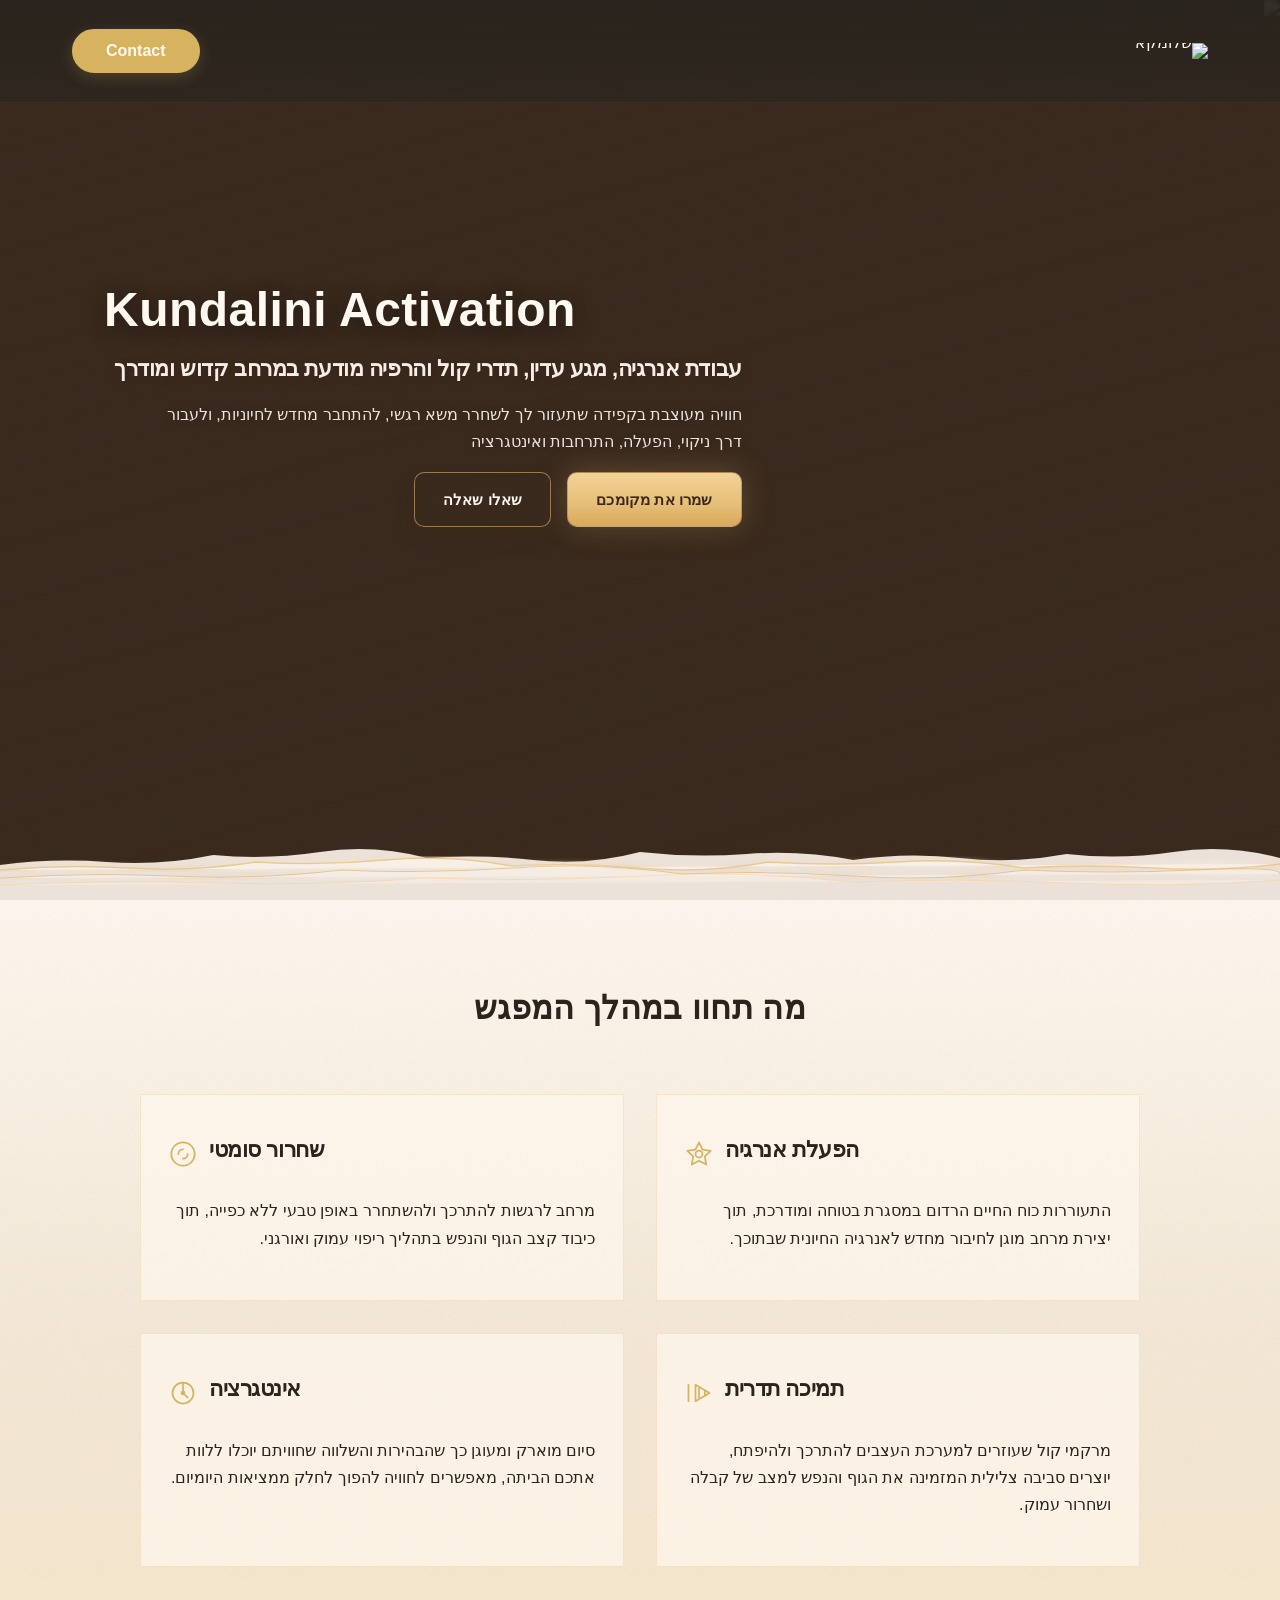
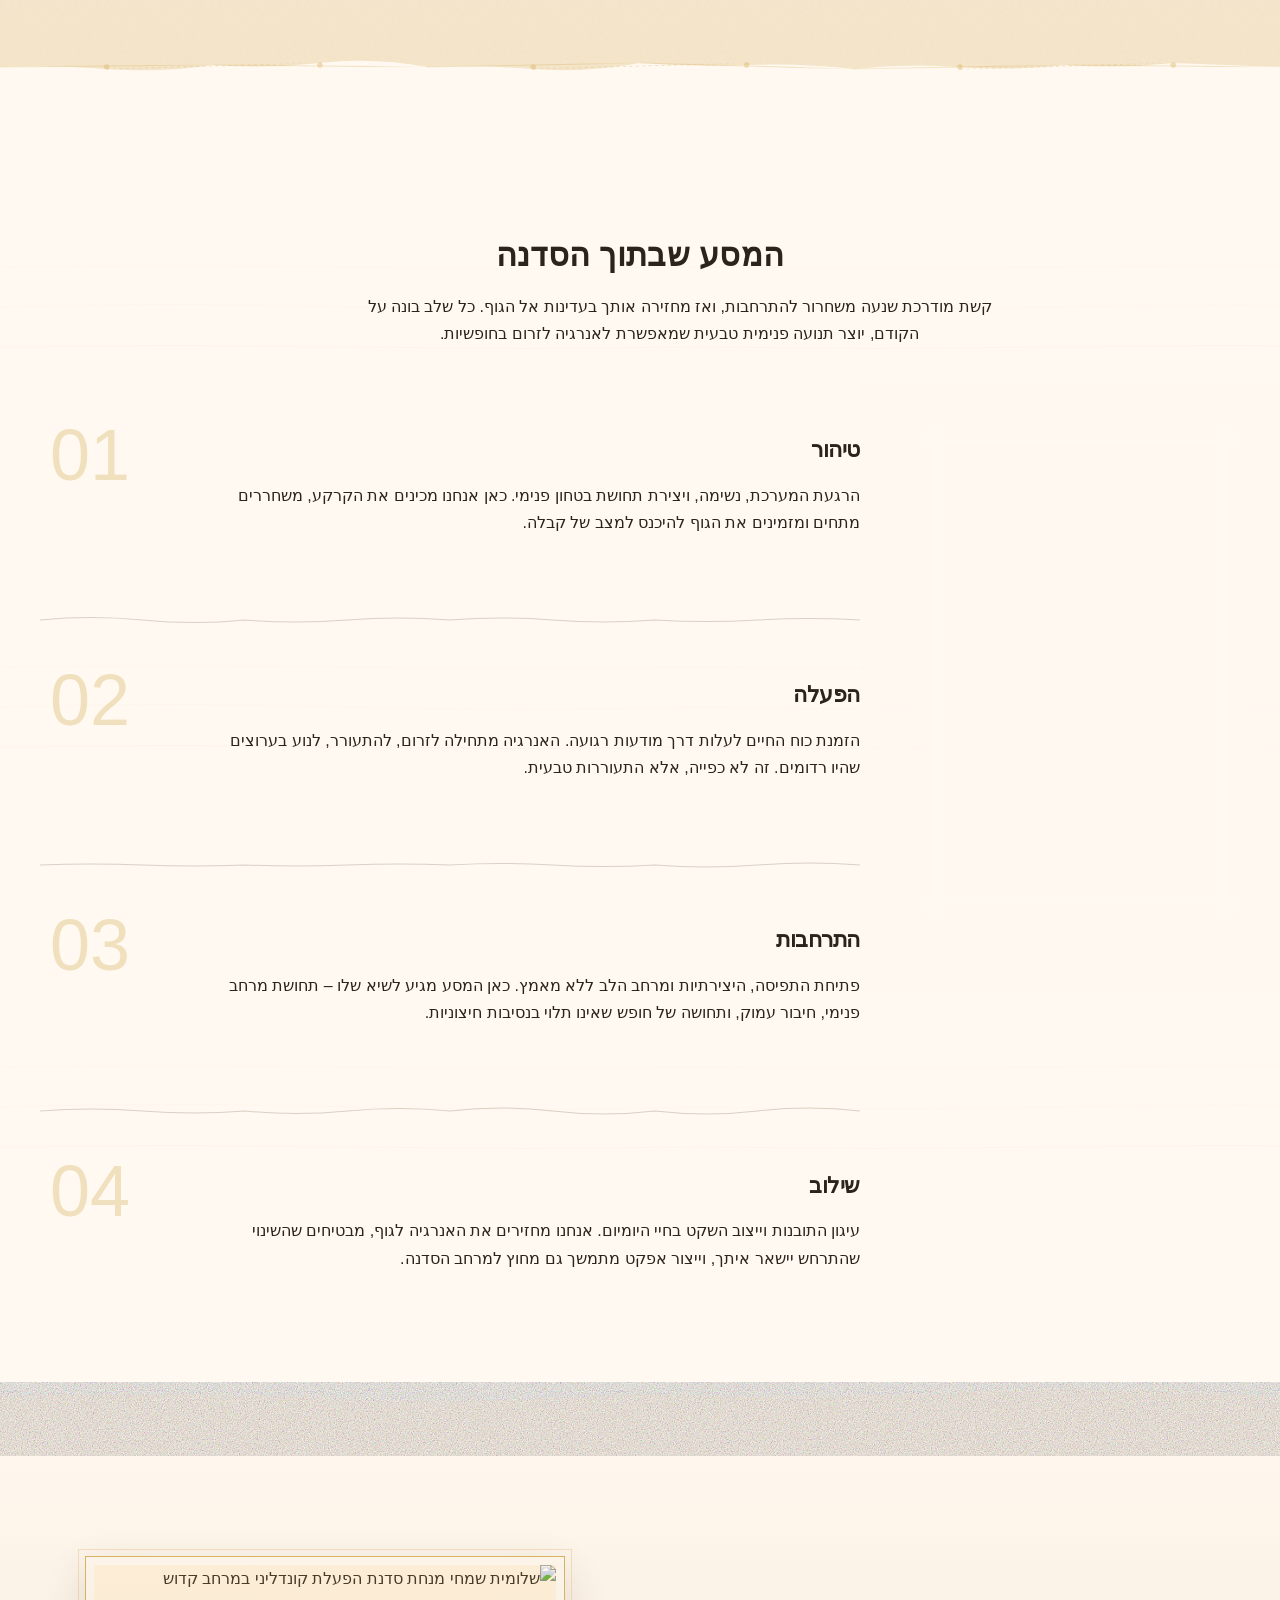
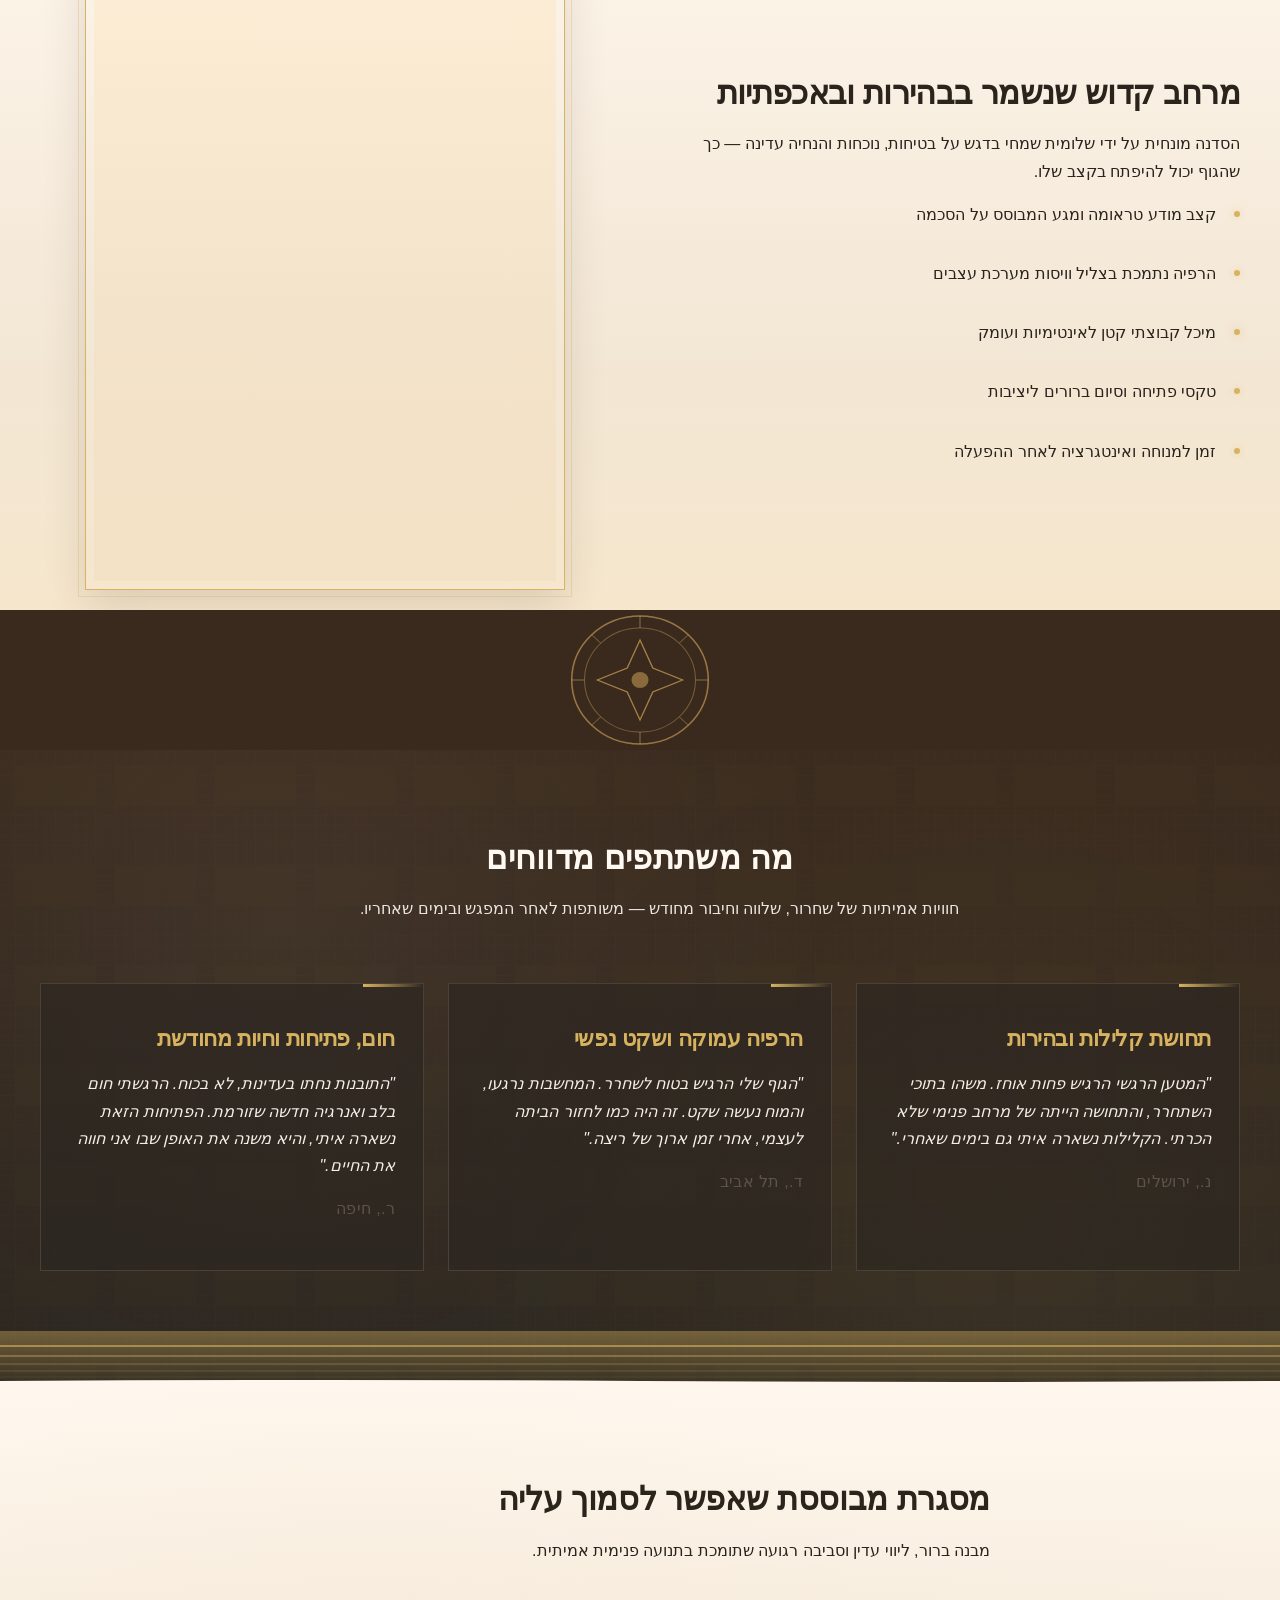
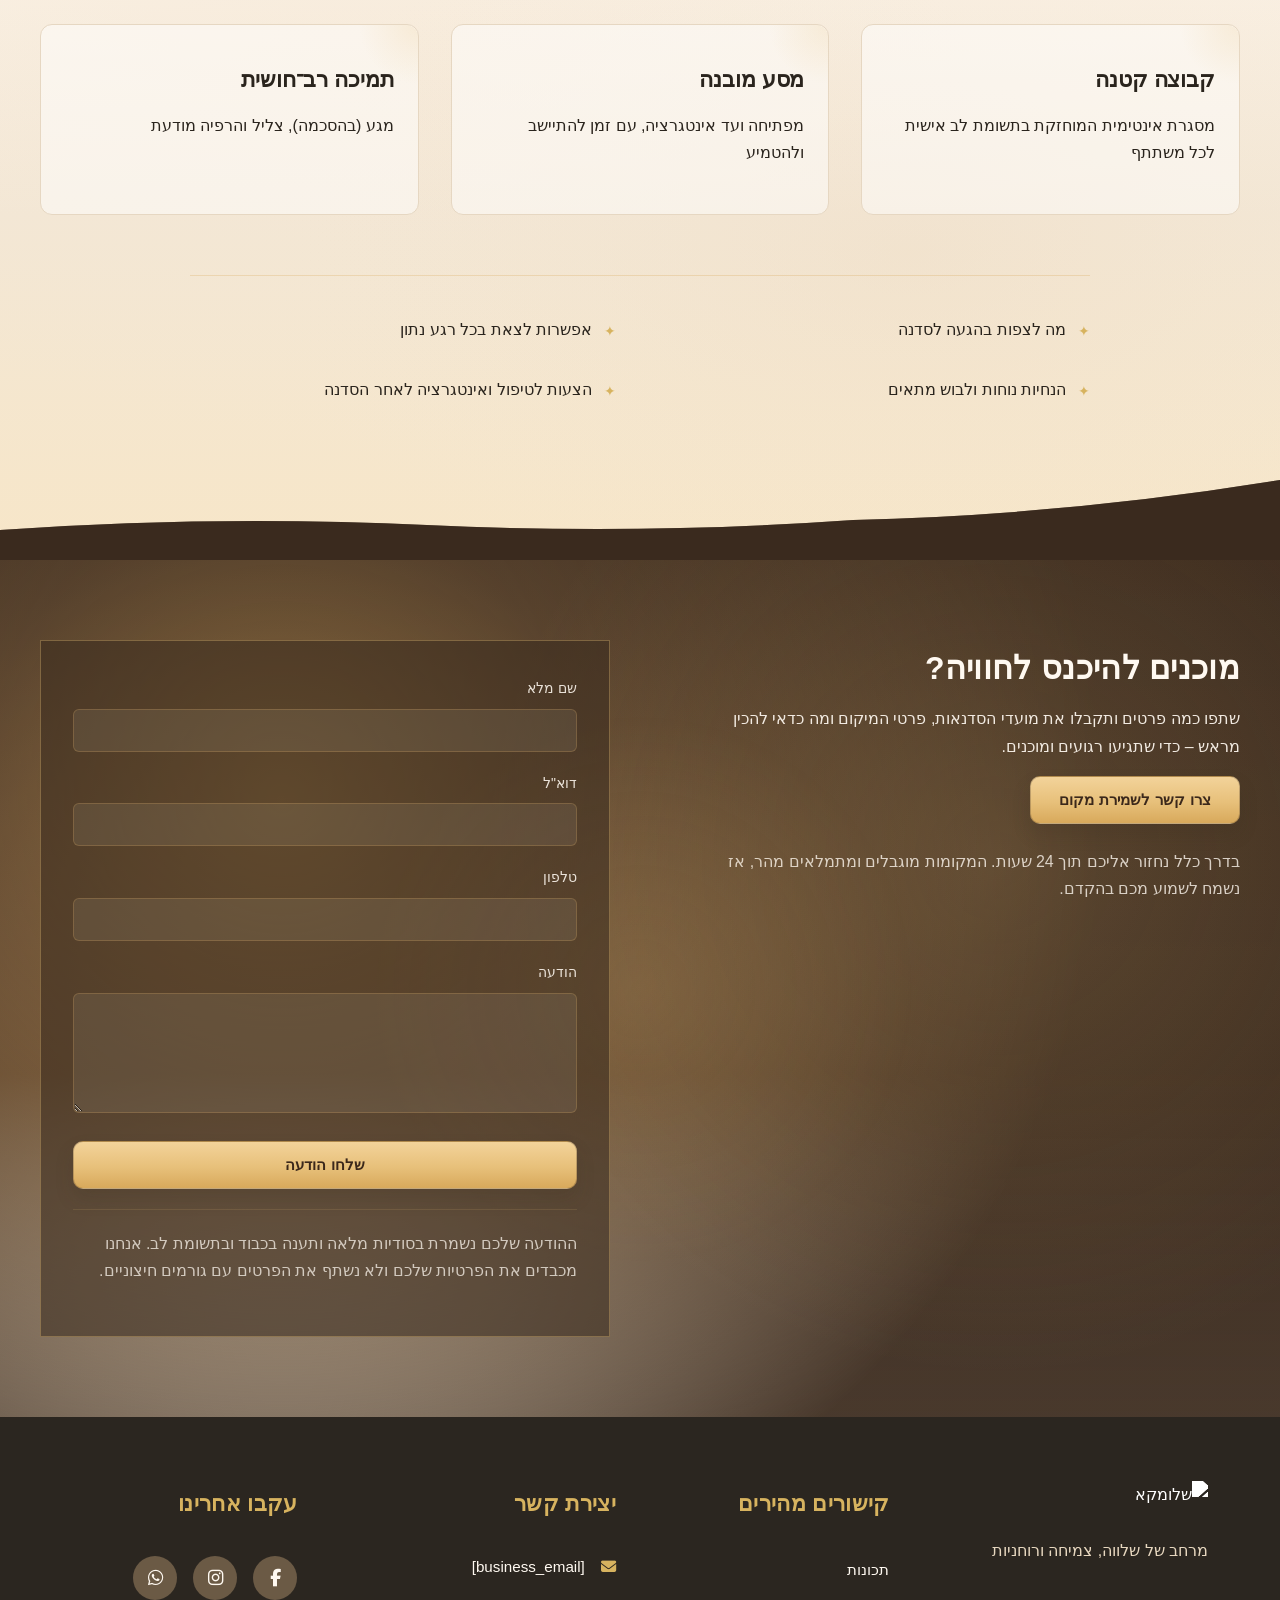
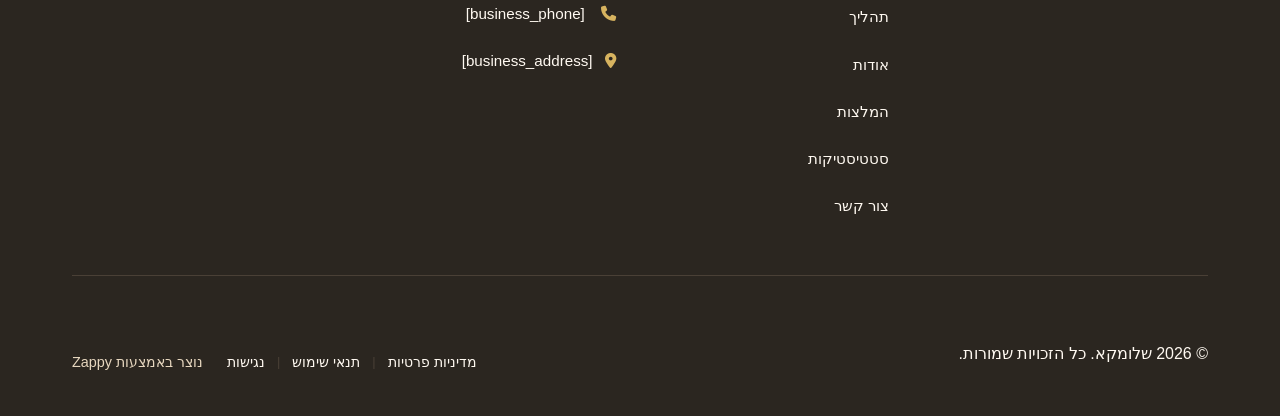
==== commit 389301b6: "Background sync: Progressive GitHub Sync" ====
--- a/index.html
+++ b/index.html
@@ -838,7 +838,7 @@
   <div class="index-features-section__container">
     <div class="index-features-section__intro">
       <h2 class="index-features-section__title">מה תחוו במהלך המפגש</h2>
-      <p class="index-features-section__description">מרחב מובנה ורגוע לתנועה פנימית עמוקה — נתמך בקול, במגע ובנוכחות מלאה.</p>
+      
     </div>
     
     <div class="index-features-section__grid">
